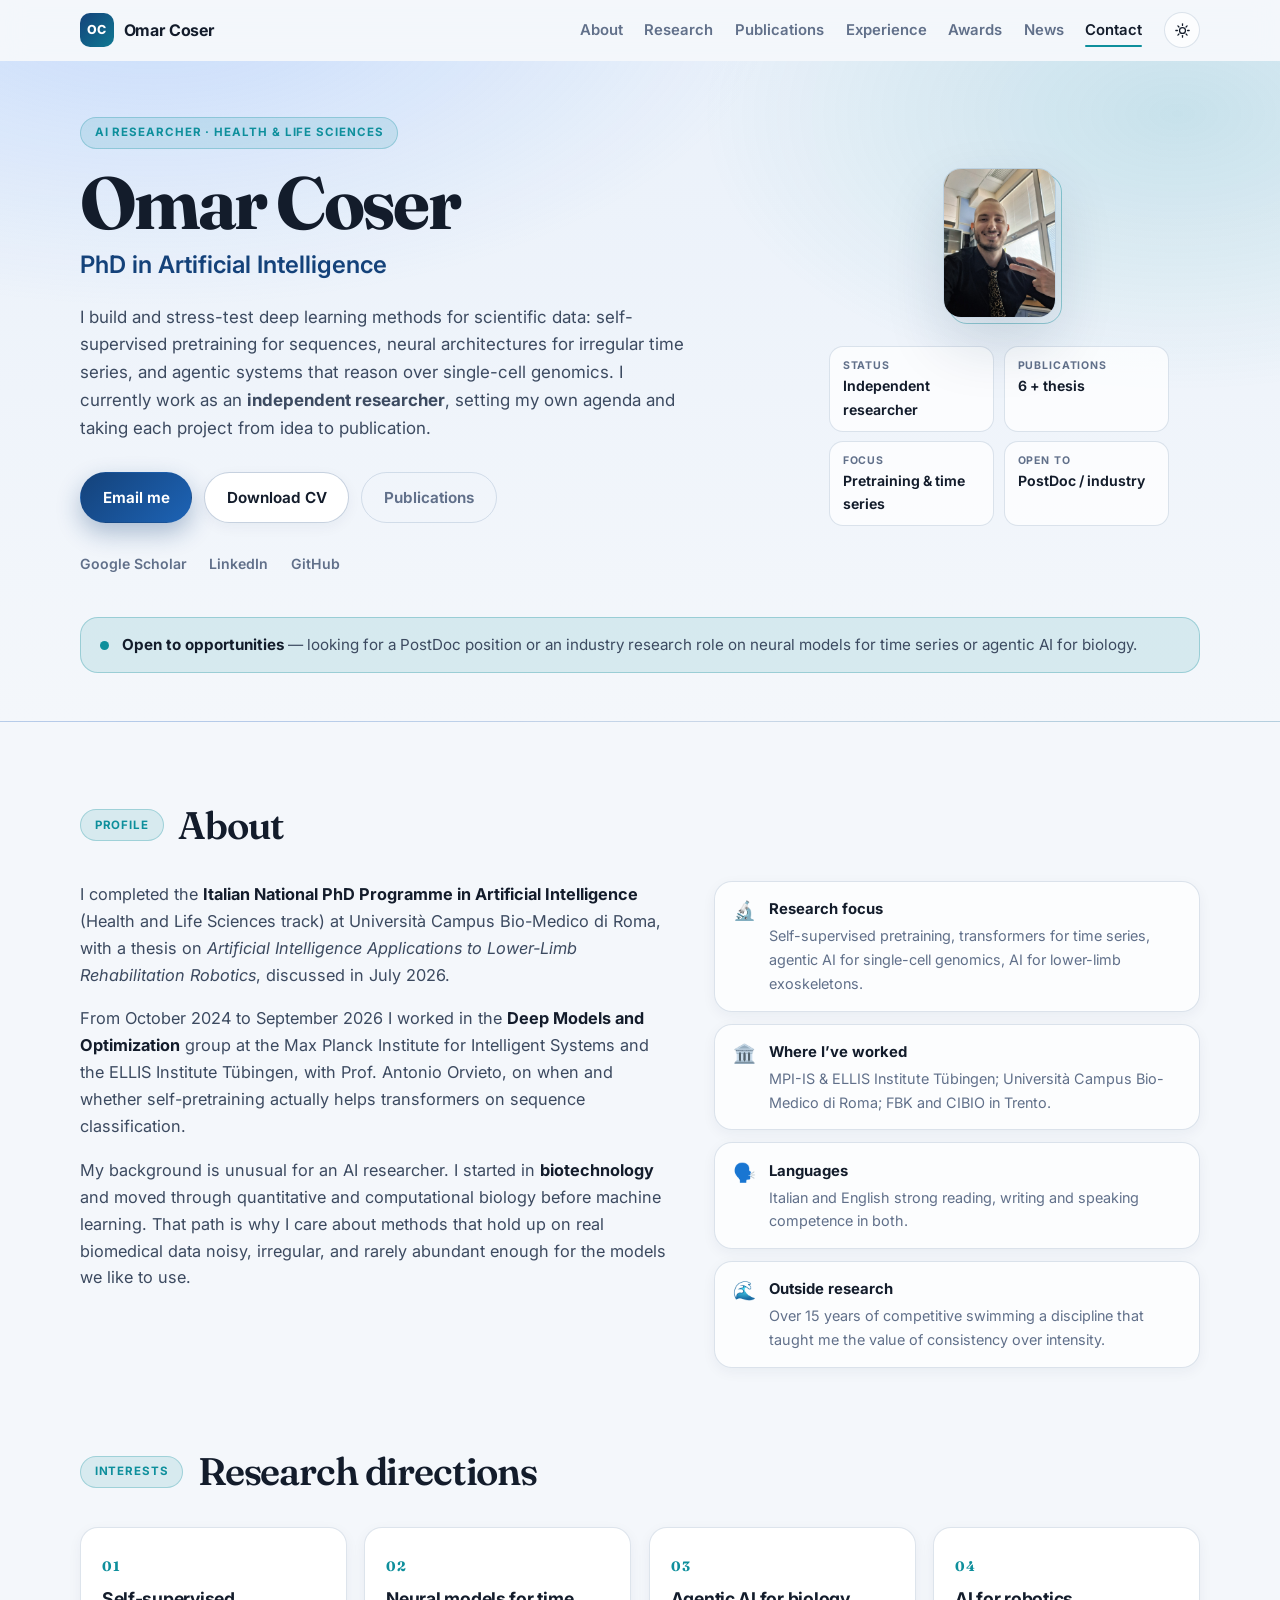
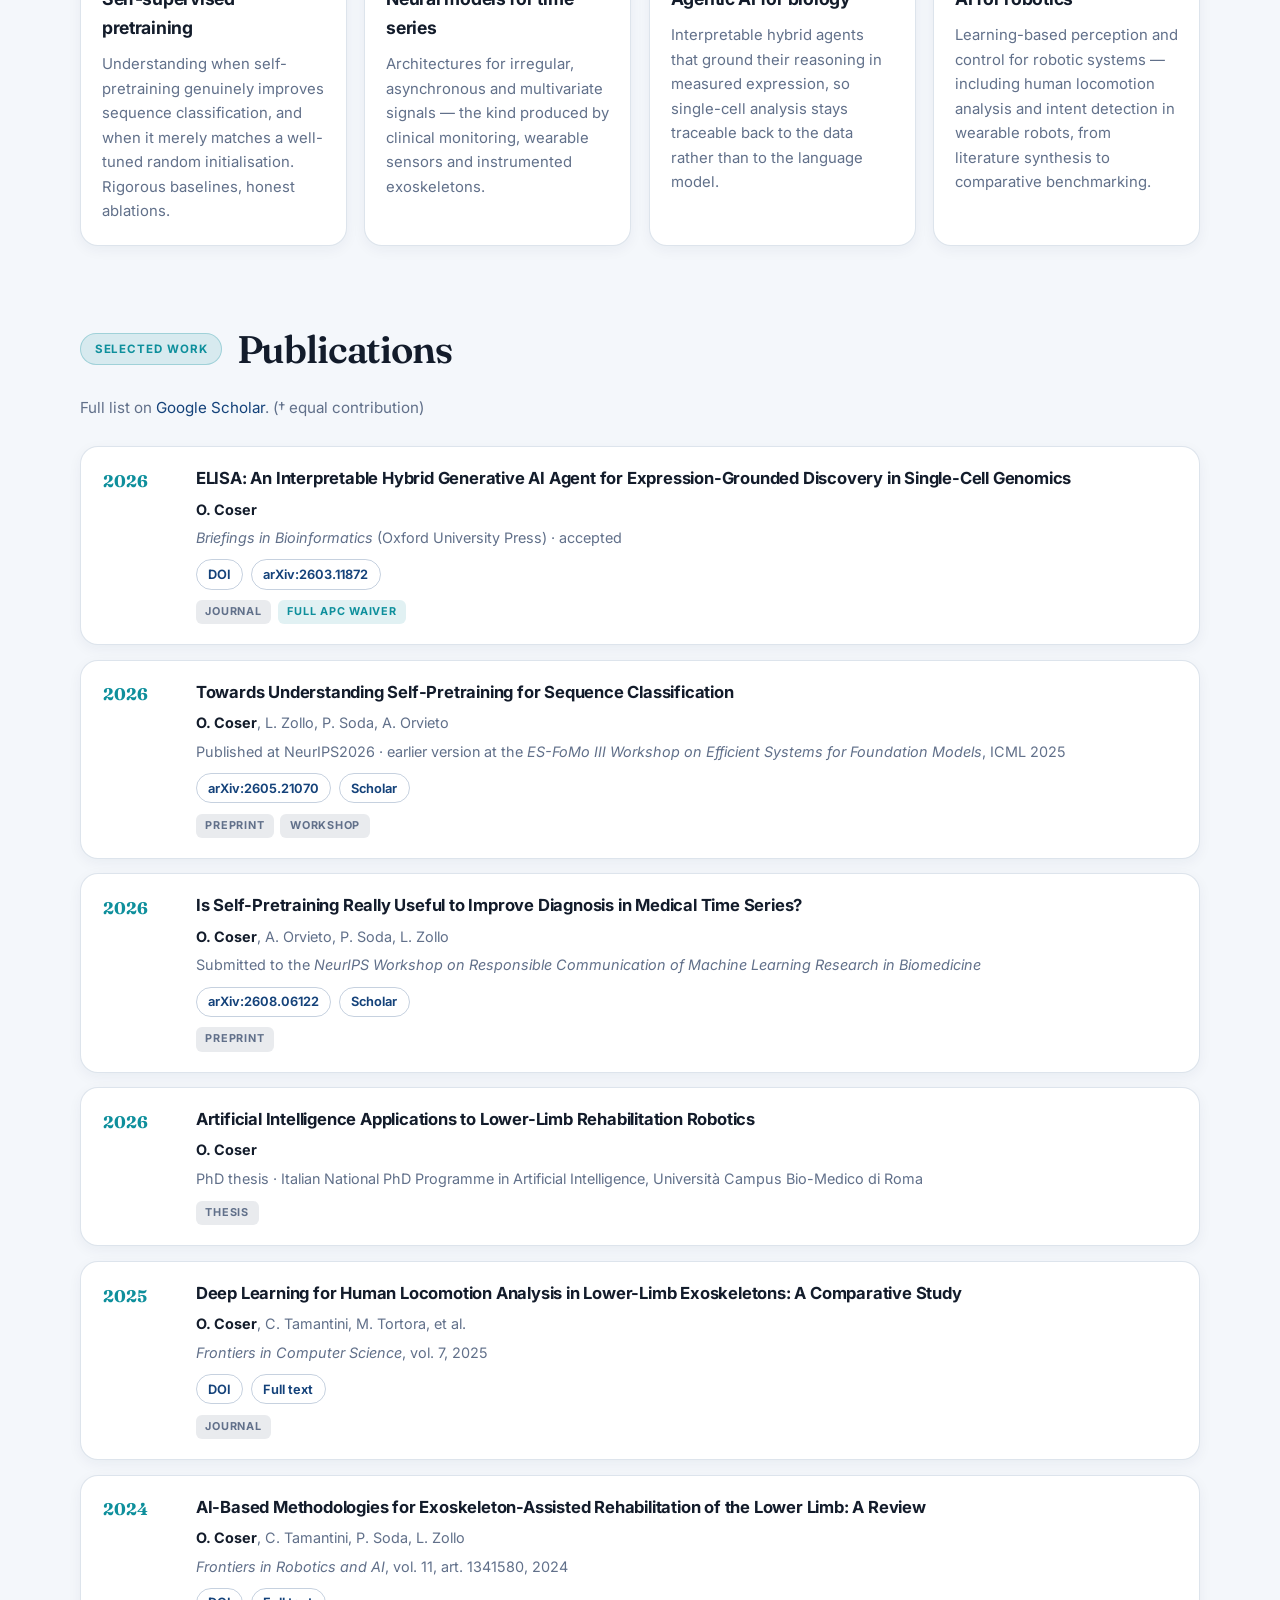
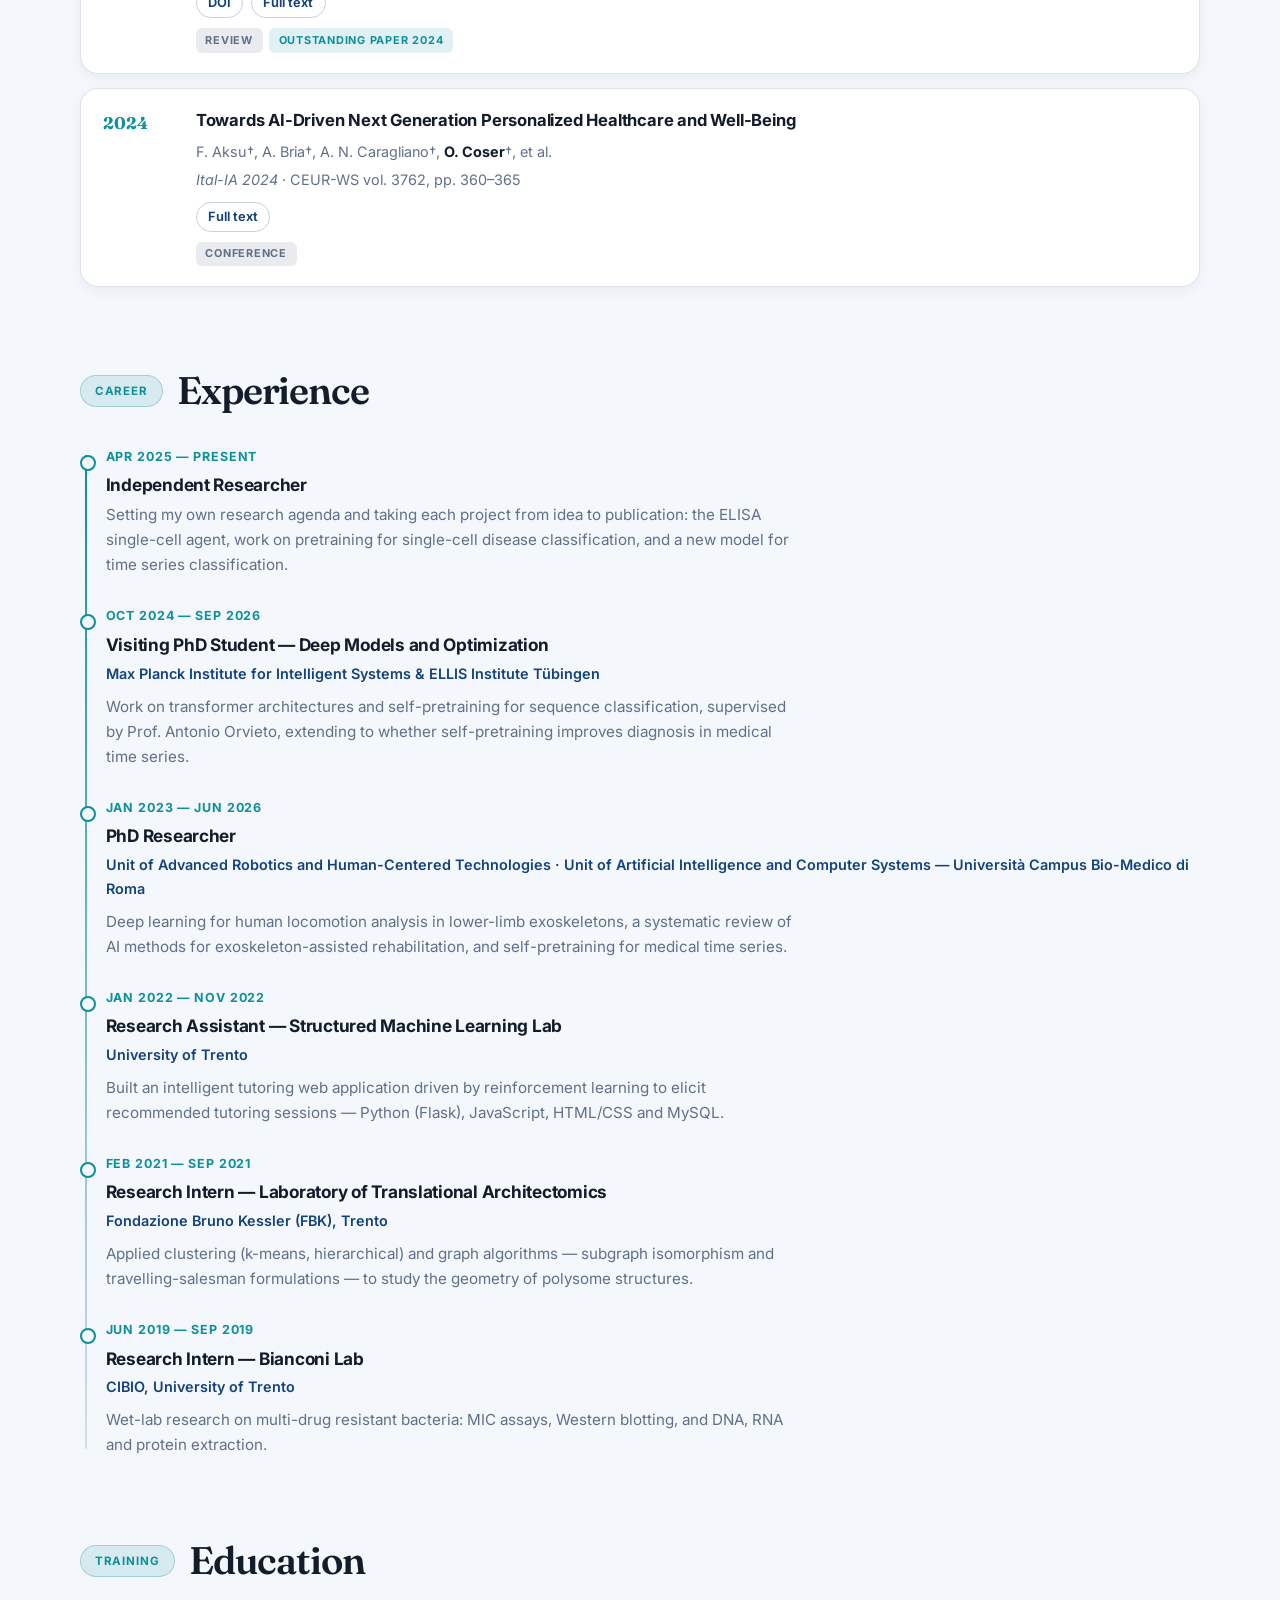
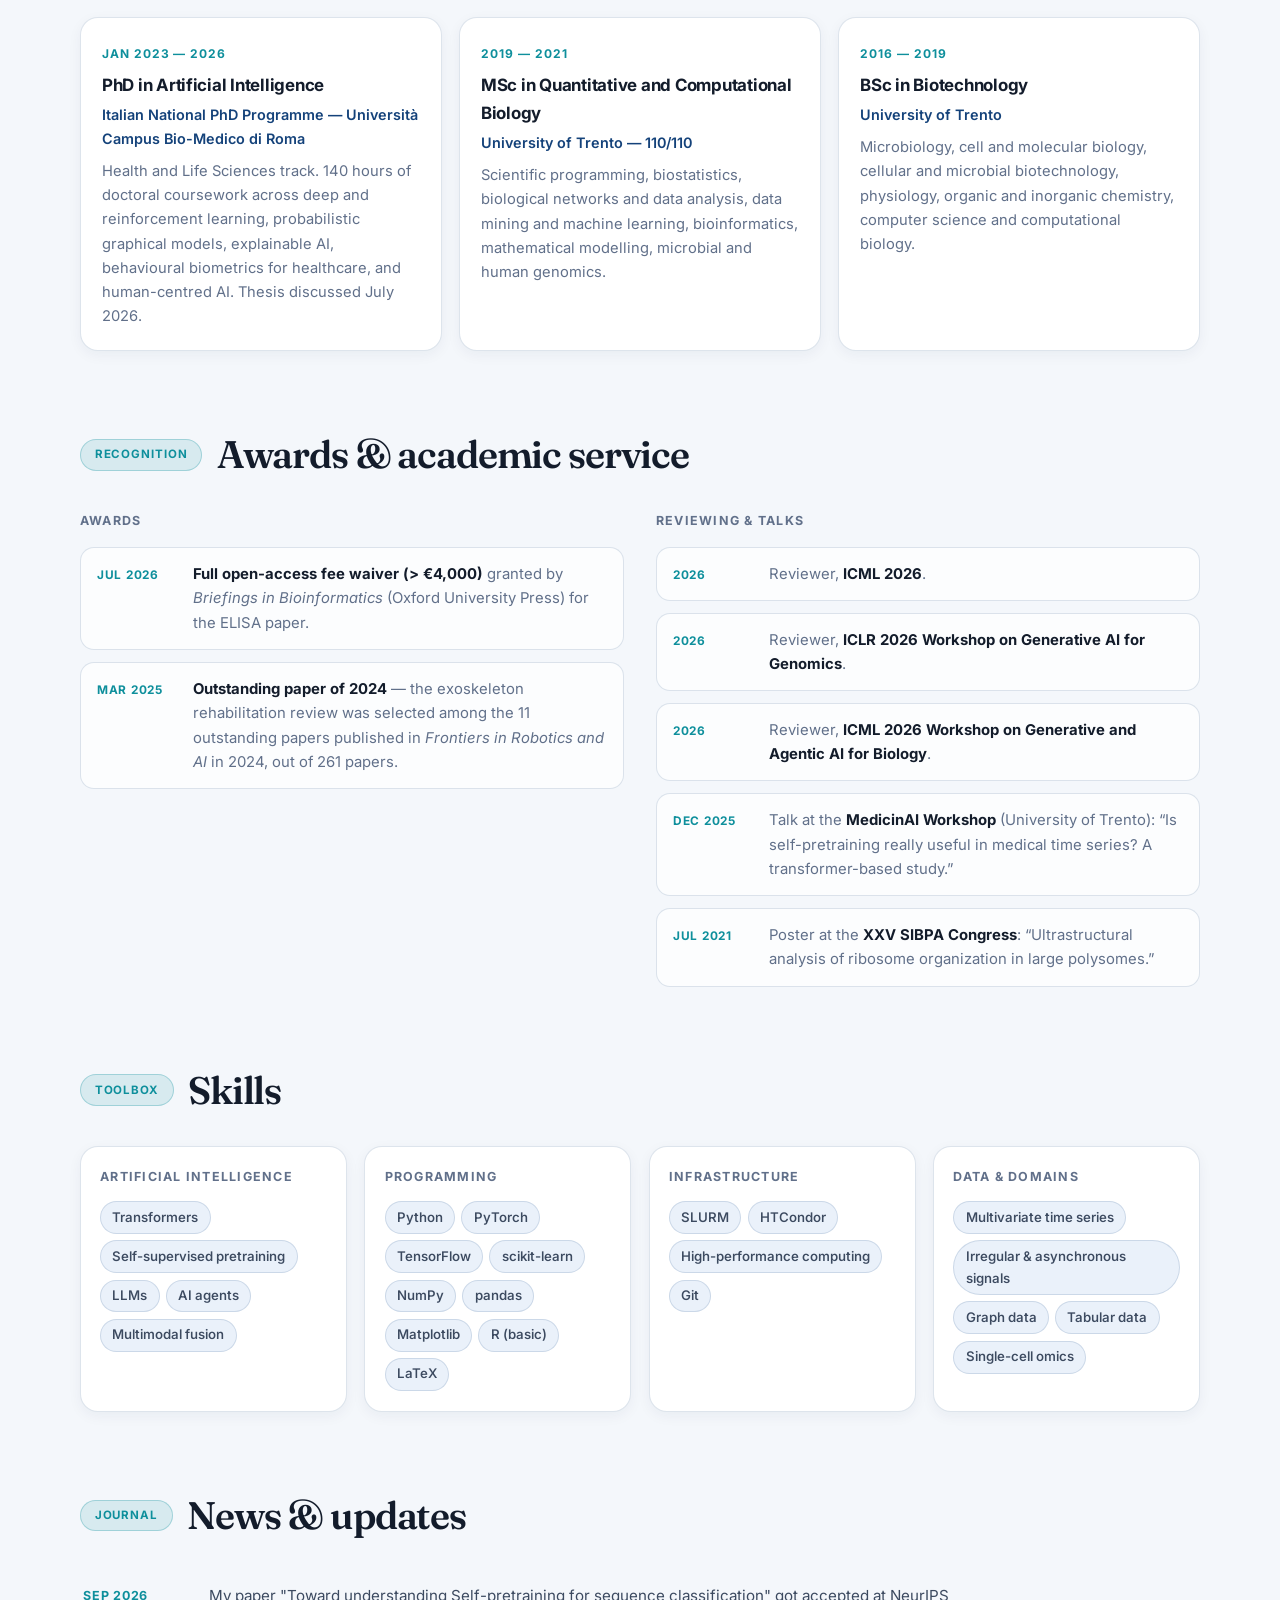
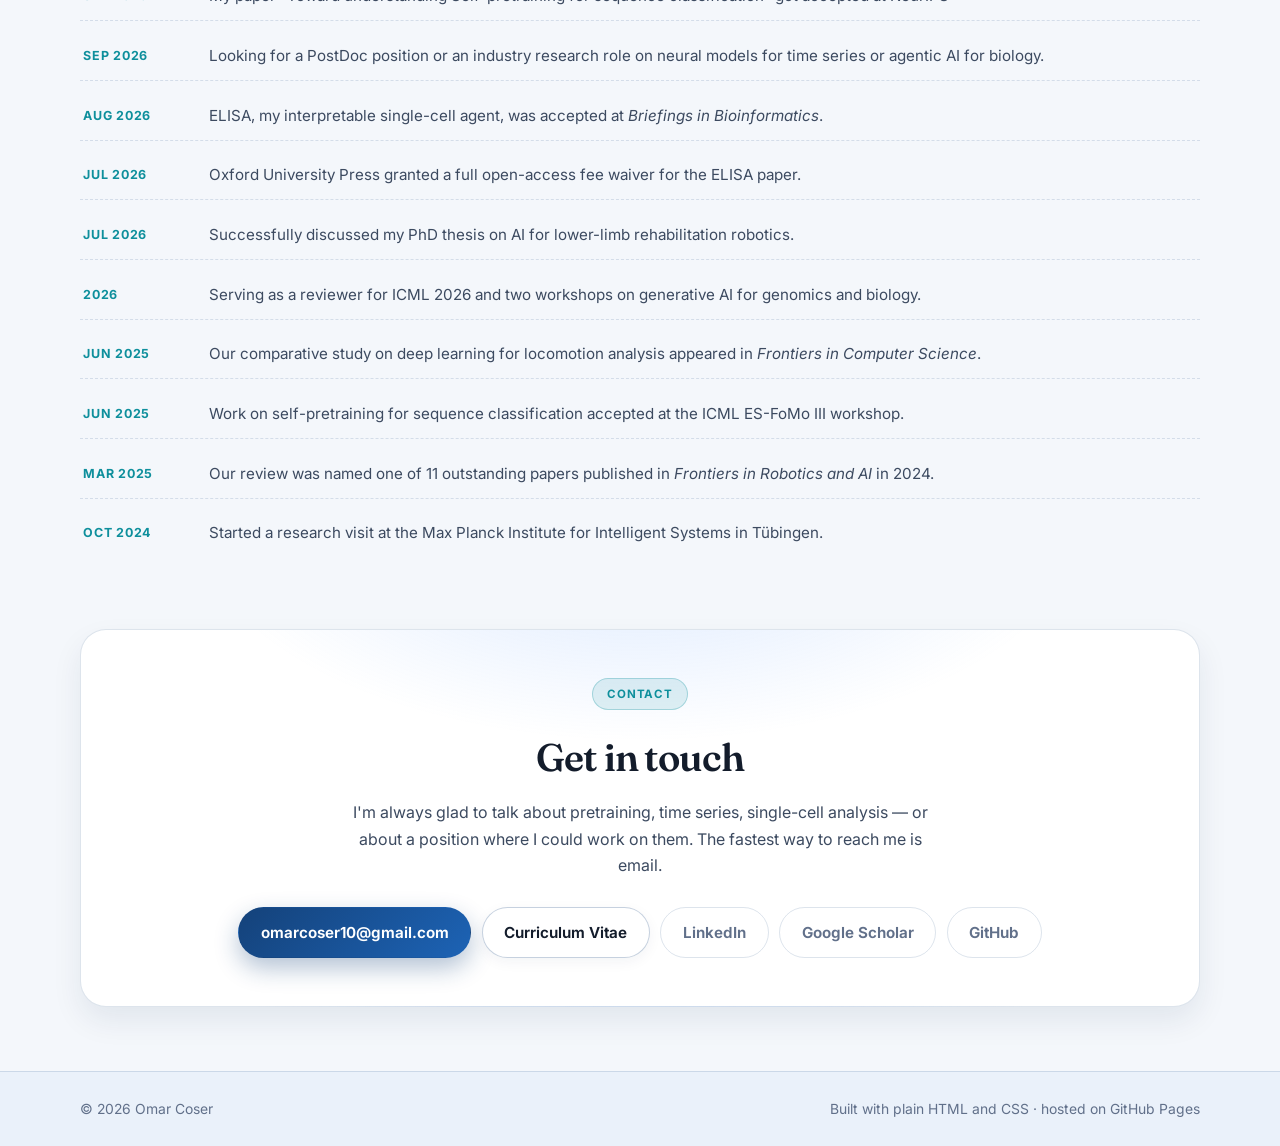
==== index.html @ ebd140c2 "Remove duplicate skills from index.html" ====
<!DOCTYPE html>
<html lang="en">
<head>
  <meta charset="UTF-8">
  <meta name="viewport" content="width=device-width, initial-scale=1.0">
  <meta name="description" content="Omar Coser — PhD in Artificial Intelligence (Health &amp; Life Sciences). Research on self-supervised pretraining, neural models for time series, and agentic AI for single-cell biology. Independent researcher based in Italy.">
  <meta name="author" content="Omar Coser">
  <meta name="keywords" content="Omar Coser, artificial intelligence, machine learning, self-pretraining, transformers, time series, single-cell genomics, exoskeletons, Max Planck Institute for Intelligent Systems, ELLIS Tübingen">
  <link rel="canonical" href="https://omaruno.github.io/">

  <meta property="og:type" content="profile">
  <meta property="og:title" content="Omar Coser | PhD in Artificial Intelligence">
  <meta property="og:description" content="AI researcher working on self-supervised pretraining, neural models for time series, and agentic AI for biology.">
  <meta property="og:url" content="https://omaruno.github.io/">
  <meta property="og:image" content="https://omaruno.github.io/assets/Omar2026.jpeg">
  <meta name="twitter:card" content="summary_large_image">

  <title>Omar Coser | PhD in Artificial Intelligence</title>

  <link rel="icon" href="data:image/svg+xml,<svg xmlns='http://www.w3.org/2000/svg' viewBox='0 0 100 100'><rect width='100' height='100' rx='22' fill='%23123d73'/><text y='.92em' x='50%25' text-anchor='middle' font-size='52' font-family='Segoe UI,sans-serif' font-weight='700' fill='white'>OC</text></svg>">
  <link rel="preconnect" href="https://fonts.googleapis.com">
  <link rel="preconnect" href="https://fonts.gstatic.com" crossorigin>
  <link href="https://fonts.googleapis.com/css2?family=Inter:wght@400;500;600;700;800&amp;family=Fraunces:opsz,wght@9..144,600;9..144,700&amp;display=swap" rel="stylesheet">
  <link rel="stylesheet" href="style.css">

  <script type="application/ld+json">
  {
    "@context": "https://schema.org",
    "@type": "Person",
    "name": "Omar Coser",
    "jobTitle": "PhD in Artificial Intelligence",
    "email": "mailto:omarcoser10@gmail.com",
    "image": "https://omaruno.github.io/assets/Omar2026.jpeg",
    "url": "https://omaruno.github.io/",
    "alumniOf": [
      { "@type": "Organization", "name": "Università Campus Bio-Medico di Roma" },
      { "@type": "Organization", "name": "University of Trento" },
      { "@type": "Organization", "name": "Max Planck Institute for Intelligent Systems" }
    ],
    "sameAs": [
      "https://scholar.google.com/citations?user=3qxAnicAAAAJ&hl=it",
      "https://www.linkedin.com/in/omar-coser-5b277311b/",
      "https://github.com/omaruno"
    ]
  }
  </script>

  <script>
    // Applied before first paint so the saved theme renders without a flash.
    (function () {
      try {
        var saved = localStorage.getItem("theme");
        if (saved === "dark" || saved === "light") {
          document.documentElement.setAttribute("data-theme", saved);
        }
      } catch (e) { /* storage unavailable — fall back to prefers-color-scheme */ }
    })();
  </script>
</head>
<body>
  <a class="skip-link" href="#main">Skip to content</a>

  <header class="site-header" id="top">
    <nav class="nav-bar" aria-label="Main navigation">
      <div class="container nav">
        <a class="brand" href="#top">
          <span class="brand-mark" aria-hidden="true">OC</span>
          <span class="brand-name">Omar Coser</span>
        </a>

        <button class="nav-toggle" type="button" aria-expanded="false" aria-controls="nav-links" aria-label="Open menu">
          <span class="bar"></span><span class="bar"></span><span class="bar"></span>
        </button>

        <div class="nav-links" id="nav-links">
          <a href="#about">About</a>
          <a href="#research">Research</a>
          <a href="#publications">Publications</a>
          <a href="#experience">Experience</a>
          <a href="#awards">Awards</a>
          <a href="#news">News</a>
          <a href="#contact">Contact</a>
          <button class="theme-toggle" type="button" id="theme-toggle" aria-label="Switch colour theme" title="Switch colour theme">
            <svg class="icon-sun" viewBox="0 0 24 24" aria-hidden="true"><circle cx="12" cy="12" r="4.2"/><g stroke-linecap="round"><path d="M12 2.6v2.2"/><path d="M12 19.2v2.2"/><path d="M2.6 12H4.8"/><path d="M19.2 12h2.2"/><path d="M5.5 5.5 7 7"/><path d="M17 17l1.5 1.5"/><path d="M18.5 5.5 17 7"/><path d="M7 17l-1.5 1.5"/></g></svg>
            <svg class="icon-moon" viewBox="0 0 24 24" aria-hidden="true"><path d="M20.5 14.3A8.5 8.5 0 0 1 9.7 3.5a8.5 8.5 0 1 0 10.8 10.8Z"/></svg>
          </button>
        </div>
      </div>
    </nav>

    <div class="hero-wrap">
      <div class="container hero">
        <div class="hero-copy">
          <span class="eyebrow">AI Researcher · Health &amp; Life Sciences</span>
          <h1>Omar Coser</h1>
          <p class="hero-role">PhD in Artificial Intelligence</p>
          <p class="hero-lede">
            I build and stress-test deep learning methods for scientific data: self-supervised pretraining for
            sequences, neural architectures for irregular time series, and agentic systems that reason over
            single-cell genomics. I currently work as an <strong>independent researcher</strong>, setting my own
            agenda and taking each project from idea to publication.
          </p>

          <div class="hero-actions">
            <a class="btn primary" href="mailto:omarcoser10@gmail.com">Email me</a>
            <a class="btn secondary" href="assets/Omar_Coser_CV.pdf" target="_blank" rel="noopener noreferrer">Download CV</a>
            <a class="btn ghost" href="#publications">Publications</a>
          </div>

          <ul class="social-row" aria-label="Profiles">
            <li><a href="https://scholar.google.com/citations?user=3qxAnicAAAAJ&amp;hl=it" target="_blank" rel="noopener noreferrer">Google Scholar</a></li>
            <li><a href="https://www.linkedin.com/in/omar-coser-5b277311b/" target="_blank" rel="noopener noreferrer">LinkedIn</a></li>
            <li><a href="https://github.com/omaruno" target="_blank" rel="noopener noreferrer">GitHub</a></li>
          </ul>
        </div>

        <div class="hero-visual">
          <figure class="portrait">
            <img src="assets/Omar2026.jpeg" alt="Portrait of Omar Coser" width="1278" height="1704">
          </figure>
          <ul class="mini-stats" aria-label="At a glance">
            <li><strong>Status</strong><span>Independent researcher</span></li>
            <li><strong>Publications</strong><span>6 + thesis</span></li>
            <li><strong>Focus</strong><span>Pretraining &amp; time series</span></li>
            <li><strong>Open to</strong><span>PostDoc / industry</span></li>
          </ul>
        </div>
      </div>

      <div class="container">
        <div class="availability" role="note">
          <span class="dot" aria-hidden="true"></span>
          <p><strong>Open to opportunities</strong> — looking for a PostDoc position or an industry research role on neural models for time series or agentic AI for biology.</p>
        </div>
      </div>
    </div>
  </header>

  <main id="main">
    <section id="about" class="section">
      <div class="section-heading">
        <span class="pill">Profile</span>
        <h2>About</h2>
      </div>

      <div class="about-grid">
        <div class="about-text">
          <p>
            I completed the <strong>Italian National PhD Programme in Artificial Intelligence</strong>
            (Health and Life Sciences track) at Università Campus Bio-Medico di Roma, with a thesis on
            <em>Artificial Intelligence Applications to Lower-Limb Rehabilitation Robotics</em>, discussed in
            July 2026.
          </p>
          <p>
            From October 2024 to September 2026 I worked in the <strong>Deep Models and Optimization</strong>
            group at the Max Planck Institute for Intelligent Systems and the ELLIS Institute Tübingen, with
            Prof. Antonio Orvieto, on when and whether self-pretraining actually helps transformers on
            sequence classification. 
          </p>
          <p>
            My background is unusual for an AI researcher. I started in <strong>biotechnology</strong> and moved
            through quantitative and computational biology before machine learning. That path is why I care
            about methods that hold up on real biomedical data noisy, irregular, and rarely abundant enough
            for the models we like to use.
          </p>
        </div>

        <ul class="about-facts">
          <li><span class="icon" aria-hidden="true">🔬</span><div><strong>Research focus</strong><p>Self-supervised pretraining, transformers for time series, agentic AI for single-cell genomics, AI for lower-limb exoskeletons.</p></div></li>
          <li><span class="icon" aria-hidden="true">🏛️</span><div><strong>Where I’ve worked</strong><p>MPI-IS &amp; ELLIS Institute Tübingen; Università Campus Bio-Medico di Roma; FBK and CIBIO in Trento.</p></div></li>
          <li><span class="icon" aria-hidden="true">🗣️</span><div><strong>Languages</strong><p>Italian and English strong reading, writing and speaking competence in both.</p></div></li>
          <li><span class="icon" aria-hidden="true">🌊</span><div><strong>Outside research</strong><p>Over 15 years of competitive swimming a discipline that taught me the value of consistency over intensity.</p></div></li>
        </ul>
      </div>
    </section>

    <section id="research" class="section">
      <div class="section-heading">
        <span class="pill">Interests</span>
        <h2>Research directions</h2>
      </div>

      <div class="card-grid">
        <article class="card">
          <span class="card-index" aria-hidden="true">01</span>
          <h3>Self-supervised pretraining</h3>
          <p>Understanding when self-pretraining genuinely improves sequence classification, and when it merely
             matches a well-tuned random initialisation. Rigorous baselines, honest ablations.</p>
        </article>
        <article class="card">
          <span class="card-index" aria-hidden="true">02</span>
          <h3>Neural models for time series</h3>
          <p>Architectures for irregular, asynchronous and multivariate signals — the kind produced by clinical
             monitoring, wearable sensors and instrumented exoskeletons.</p>
        </article>
        <article class="card">
          <span class="card-index" aria-hidden="true">03</span>
          <h3>Agentic AI for biology</h3>
          <p>Interpretable hybrid agents that ground their reasoning in measured expression, so single-cell
             analysis stays traceable back to the data rather than to the language model.</p>
        </article>
        <article class="card">
          <span class="card-index" aria-hidden="true">04</span>
          <h3>AI for robotics</h3>
          <p>Learning-based perception and control for robotic systems — including human locomotion analysis
             and intent detection in wearable robots, from literature synthesis to comparative benchmarking.</p>
        </article>
      </div>
    </section>

    <section id="publications" class="section">
      <div class="section-heading">
        <span class="pill">Selected work</span>
        <h2>Publications</h2>
      </div>
      <p class="section-intro">
        Full list on <a href="https://scholar.google.com/citations?user=3qxAnicAAAAJ&amp;hl=it" target="_blank" rel="noopener noreferrer">Google Scholar</a>.
        <span class="muted">(† equal contribution)</span>
      </p>

      <ol class="publication-list">
        <li class="publication">
          <div class="pub-year">2026</div>
          <div class="pub-body">
            <h3>ELISA: An Interpretable Hybrid Generative AI Agent for Expression-Grounded Discovery in Single-Cell Genomics</h3>
            <p class="authors"><span class="me">O. Coser</span></p>
            <p class="venue"><em>Briefings in Bioinformatics</em> (Oxford University Press) · accepted</p>
            <p class="links">
              <a href="https://doi.org/10.1093/bib/bbag501" target="_blank" rel="noopener noreferrer">DOI</a>
              <a href="https://arxiv.org/abs/2603.11872" target="_blank" rel="noopener noreferrer">arXiv:2603.11872</a>
            </p>
            <p class="tags"><span class="tag">Journal</span><span class="tag accent">Full APC waiver</span></p>
          </div>
        </li>

        <li class="publication">
          <div class="pub-year">2026</div>
          <div class="pub-body">
            <h3>Towards Understanding Self-Pretraining for Sequence Classification</h3>
            <p class="authors"><span class="me">O. Coser</span>, L. Zollo, P. Soda, A. Orvieto</p>
            <p class="venue">Published at NeurIPS2026 · earlier version at the <em>ES-FoMo III Workshop on Efficient Systems for Foundation Models</em>, ICML 2025</p>
            <p class="links">
              <a href="https://arxiv.org/abs/2605.21070" target="_blank" rel="noopener noreferrer">arXiv:2605.21070</a>
              <a href="https://scholar.google.com/citations?view_op=view_citation&amp;hl=it&amp;user=3qxAnicAAAAJ&amp;citation_for_view=3qxAnicAAAAJ:qjMakFHDy7sC" target="_blank" rel="noopener noreferrer">Scholar</a>
            </p>
            <p class="tags"><span class="tag">Preprint</span><span class="tag">Workshop</span></p>
          </div>
        </li>

        <li class="publication">
          <div class="pub-year">2026</div>
          <div class="pub-body">
            <h3>Is Self-Pretraining Really Useful to Improve Diagnosis in Medical Time Series?</h3>
            <p class="authors"><span class="me">O. Coser</span>, A. Orvieto, P. Soda, L. Zollo</p>
            <p class="venue">Submitted to the <em>NeurIPS Workshop on Responsible Communication of Machine Learning Research in Biomedicine</em></p>
            <p class="links">
              <a href="https://arxiv.org/abs/2608.06122" target="_blank" rel="noopener noreferrer">arXiv:2608.06122</a>
              <a href="https://scholar.google.com/citations?view_op=view_citation&amp;hl=it&amp;user=3qxAnicAAAAJ&amp;citation_for_view=3qxAnicAAAAJ:ufrVoPGSRksC" target="_blank" rel="noopener noreferrer">Scholar</a>
            </p>
            <p class="tags"><span class="tag">Preprint</span></p>
          </div>
        </li>

        <li class="publication">
          <div class="pub-year">2026</div>
          <div class="pub-body">
            <h3>Artificial Intelligence Applications to Lower-Limb Rehabilitation Robotics</h3>
            <p class="authors"><span class="me">O. Coser</span></p>
            <p class="venue">PhD thesis · Italian National PhD Programme in Artificial Intelligence, Università Campus Bio-Medico di Roma</p>
            <p class="tags"><span class="tag">Thesis</span></p>
          </div>
        </li>

        <li class="publication">
          <div class="pub-year">2025</div>
          <div class="pub-body">
            <h3>Deep Learning for Human Locomotion Analysis in Lower-Limb Exoskeletons: A Comparative Study</h3>
            <p class="authors"><span class="me">O. Coser</span>, C. Tamantini, M. Tortora, et al.</p>
            <p class="venue"><em>Frontiers in Computer Science</em>, vol. 7, 2025</p>
            <p class="links">
              <a href="https://doi.org/10.3389/fcomp.2025.1597143" target="_blank" rel="noopener noreferrer">DOI</a>
              <a href="https://www.frontiersin.org/journals/computer-science/articles/10.3389/fcomp.2025.1597143/full" target="_blank" rel="noopener noreferrer">Full text</a>
            </p>
            <p class="tags"><span class="tag">Journal</span></p>
          </div>
        </li>

        <li class="publication">
          <div class="pub-year">2024</div>
          <div class="pub-body">
            <h3>AI-Based Methodologies for Exoskeleton-Assisted Rehabilitation of the Lower Limb: A Review</h3>
            <p class="authors"><span class="me">O. Coser</span>, C. Tamantini, P. Soda, L. Zollo</p>
            <p class="venue"><em>Frontiers in Robotics and AI</em>, vol. 11, art. 1341580, 2024</p>
            <p class="links">
              <a href="https://doi.org/10.3389/frobt.2024.1341580" target="_blank" rel="noopener noreferrer">DOI</a>
              <a href="https://www.frontiersin.org/journals/robotics-and-ai/articles/10.3389/frobt.2024.1341580/full" target="_blank" rel="noopener noreferrer">Full text</a>
            </p>
            <p class="tags"><span class="tag">Review</span><span class="tag accent">Outstanding paper 2024</span></p>
          </div>
        </li>

        <li class="publication">
          <div class="pub-year">2024</div>
          <div class="pub-body">
            <h3>Towards AI-Driven Next Generation Personalized Healthcare and Well-Being</h3>
            <p class="authors">F. Aksu†, A. Bria†, A. N. Caragliano†, <span class="me">O. Coser</span>†, et al.</p>
            <p class="venue"><em>Ital-IA 2024</em> · CEUR-WS vol. 3762, pp. 360–365</p>
            <p class="links">
              <a href="https://www.diva-portal.org/smash/record.jsf?pid=diva2%3A1908615&amp;dswid=-8977" target="_blank" rel="noopener noreferrer">Full text</a>
            </p>
            <p class="tags"><span class="tag">Conference</span></p>
          </div>
        </li>
      </ol>
    </section>

    <section id="experience" class="section">
      <div class="section-heading">
        <span class="pill">Career</span>
        <h2>Experience</h2>
      </div>

      <ol class="timeline">
        <li>
          <div class="tl-date">Apr 2025 — Present</div>
          <div class="tl-body">
            <h3>Independent Researcher</h3>
            <p>Setting my own research agenda and taking each project from idea to publication: the ELISA
               single-cell agent, work on pretraining for single-cell disease classification, and a new model
               for time series classification.</p>
          </div>
        </li>
        <li>
          <div class="tl-date">Oct 2024 — Sep 2026</div>
          <div class="tl-body">
            <h3>Visiting PhD Student — Deep Models and Optimization</h3>
            <p class="org">Max Planck Institute for Intelligent Systems &amp; ELLIS Institute Tübingen</p>
            <p>Work on transformer architectures and self-pretraining for sequence classification, supervised by
               Prof. Antonio Orvieto, extending to whether self-pretraining improves diagnosis in medical time
               series.</p>
          </div>
        </li>
        <li>
          <div class="tl-date">Jan 2023 — Jun 2026</div>
          <div class="tl-body">
            <h3>PhD Researcher</h3>
            <p class="org">Unit of Advanced Robotics and Human-Centered Technologies · Unit of Artificial Intelligence and Computer Systems — Università Campus Bio-Medico di Roma</p>
            <p>Deep learning for human locomotion analysis in lower-limb exoskeletons, a systematic review of AI
               methods for exoskeleton-assisted rehabilitation, and self-pretraining for medical time series.</p>
          </div>
        </li>
        <li>
          <div class="tl-date">Jan 2022 — Nov 2022</div>
          <div class="tl-body">
            <h3>Research Assistant — Structured Machine Learning Lab</h3>
            <p class="org">University of Trento</p>
            <p>Built an intelligent tutoring web application driven by reinforcement learning to elicit
               recommended tutoring sessions — Python (Flask), JavaScript, HTML/CSS and MySQL.</p>
          </div>
        </li>
        <li>
          <div class="tl-date">Feb 2021 — Sep 2021</div>
          <div class="tl-body">
            <h3>Research Intern — Laboratory of Translational Architectomics</h3>
            <p class="org">Fondazione Bruno Kessler (FBK), Trento</p>
            <p>Applied clustering (k-means, hierarchical) and graph algorithms — subgraph isomorphism and
               travelling-salesman formulations — to study the geometry of polysome structures.</p>
          </div>
        </li>
        <li>
          <div class="tl-date">Jun 2019 — Sep 2019</div>
          <div class="tl-body">
            <h3>Research Intern — Bianconi Lab</h3>
            <p class="org">CIBIO, University of Trento</p>
            <p>Wet-lab research on multi-drug resistant bacteria: MIC assays, Western blotting, and DNA, RNA and
               protein extraction.</p>
          </div>
        </li>
      </ol>
    </section>

    <section id="education" class="section">
      <div class="section-heading">
        <span class="pill">Training</span>
        <h2>Education</h2>
      </div>

      <div class="edu-grid">
        <article class="edu-card">
          <span class="edu-date">Jan 2023 — 2026</span>
          <h3>PhD in Artificial Intelligence</h3>
          <p class="org">Italian National PhD Programme — Università Campus Bio-Medico di Roma</p>
          <p>Health and Life Sciences track. 140 hours of doctoral coursework across deep and reinforcement
             learning, probabilistic graphical models, explainable AI, behavioural biometrics for healthcare,
             and human-centred AI. Thesis discussed July 2026.</p>
        </article>
        <article class="edu-card">
          <span class="edu-date">2019 — 2021</span>
          <h3>MSc in Quantitative and Computational Biology</h3>
          <p class="org">University of Trento — 110/110</p>
          <p>Scientific programming, biostatistics, biological networks and data analysis, data mining and
             machine learning, bioinformatics, mathematical modelling, microbial and human genomics.</p>
        </article>
        <article class="edu-card">
          <span class="edu-date">2016 — 2019</span>
          <h3>BSc in Biotechnology</h3>
          <p class="org">University of Trento</p>
          <p>Microbiology, cell and molecular biology, cellular and microbial biotechnology, physiology,
             organic and inorganic chemistry, computer science and computational biology.</p>
        </article>
      </div>
    </section>

    <section id="awards" class="section">
      <div class="section-heading">
        <span class="pill">Recognition</span>
        <h2>Awards &amp; academic service</h2>
      </div>

      <div class="two-col">
        <div>
          <h3 class="sub">Awards</h3>
          <ul class="plain-list">
            <li>
              <span class="when">Jul 2026</span>
              <p><strong>Full open-access fee waiver (&gt; €4,000)</strong> granted by <em>Briefings in Bioinformatics</em>
                 (Oxford University Press) for the ELISA paper.</p>
            </li>
            <li>
              <span class="when">Mar 2025</span>
              <p><strong>Outstanding paper of 2024</strong> — the exoskeleton rehabilitation review was selected
                 among the 11 outstanding papers published in <em>Frontiers in Robotics and AI</em> in 2024,
                 out of 261 papers.</p>
            </li>
          </ul>
        </div>

        <div>
          <h3 class="sub">Reviewing &amp; talks</h3>
          <ul class="plain-list">
            <li><span class="when">2026</span><p>Reviewer, <strong>ICML 2026</strong>.</p></li>
            <li><span class="when">2026</span><p>Reviewer, <strong>ICLR 2026 Workshop on Generative AI for Genomics</strong>.</p></li>
            <li><span class="when">2026</span><p>Reviewer, <strong>ICML 2026 Workshop on Generative and Agentic AI for Biology</strong>.</p></li>
            <li><span class="when">Dec 2025</span><p>Talk at the <strong>MedicinAI Workshop</strong> (University of Trento): “Is self-pretraining really useful in medical time series? A transformer-based study.”</p></li>
            <li><span class="when">Jul 2021</span><p>Poster at the <strong>XXV SIBPA Congress</strong>: “Ultrastructural analysis of ribosome organization in large polysomes.”</p></li>
          </ul>
        </div>
      </div>
    </section>

    <section id="skills" class="section">
      <div class="section-heading">
        <span class="pill">Toolbox</span>
        <h2>Skills</h2>
      </div>

      <div class="skills-grid">
        <article class="skill-block">
          <h3>Artificial intelligence</h3>
          <ul class="chips">
            <li>Transformers</li><li>Self-supervised pretraining</li><li>LLMs</li><li>AI agents</li>
            <li>Multimodal fusion</li>
          </ul>
        </article>
        <article class="skill-block">
          <h3>Programming</h3>
          <ul class="chips">
            <li>Python</li><li>PyTorch</li><li>TensorFlow</li><li>scikit-learn</li><li>NumPy</li>
            <li>pandas</li><li>Matplotlib</li><li>R (basic)</li><li>LaTeX</li>
          </ul>
        </article>
        <article class="skill-block">
          <h3>Infrastructure</h3>
          <ul class="chips">
            <li>SLURM</li><li>HTCondor</li><li>High-performance computing</li><li>Git</li>
          </ul>
        </article>
        <article class="skill-block">
          <h3>Data &amp; domains</h3>
          <ul class="chips">
            <li>Multivariate time series</li><li>Irregular &amp; asynchronous signals</li><li>Graph data</li>
            <li>Tabular data</li><li>Single-cell omics</li>
          </ul>
        </article>
      </div>
    </section>

    <section id="news" class="section">
      <div class="section-heading">
        <span class="pill">Journal</span>
        <h2>News &amp; updates</h2>
      </div>

      <ul class="news-list">
        <li><span>Sep 2026</span><p>My paper "Toward understanding Self-pretraining for sequence classification" got accepted at NeurIPS</p></li>
        <li><span>Sep 2026</span><p>Looking for a PostDoc position or an industry research role on neural models for time series or agentic AI for biology.</p></li>
        <li><span>Aug 2026</span><p>ELISA, my interpretable single-cell agent, was accepted at <em>Briefings in Bioinformatics</em>.</p></li>
        <li><span>Jul 2026</span><p>Oxford University Press granted a full open-access fee waiver for the ELISA paper.</p></li>
        <li><span>Jul 2026</span><p>Successfully discussed my PhD thesis on AI for lower-limb rehabilitation robotics.</p></li>
        <li><span>2026</span><p>Serving as a reviewer for ICML 2026 and two workshops on generative AI for genomics and biology.</p></li>
        <li><span>Jun 2025</span><p>Our comparative study on deep learning for locomotion analysis appeared in <em>Frontiers in Computer Science</em>.</p></li>
        <li><span>Jun 2025</span><p>Work on self-pretraining for sequence classification accepted at the ICML ES-FoMo III workshop.</p></li>
        <li><span>Mar 2025</span><p>Our review was named one of 11 outstanding papers published in <em>Frontiers in Robotics and AI</em> in 2024.</p></li>
        <li><span>Oct 2024</span><p>Started a research visit at the Max Planck Institute for Intelligent Systems in Tübingen.</p></li>
      </ul>
    </section>

    <section id="contact" class="section contact">
      <div class="contact-panel">
        <span class="pill">Contact</span>
        <h2>Get in touch</h2>
        <p>
          I'm always glad to talk about pretraining, time series, single-cell analysis — or about a position
          where I could work on them. The fastest way to reach me is email.
        </p>

        <div class="buttons">
          <a href="mailto:omarcoser10@gmail.com" class="btn primary">omarcoser10@gmail.com</a>
          <a href="assets/Omar_Coser_CV.pdf" class="btn secondary" target="_blank" rel="noopener noreferrer">Curriculum Vitae</a>
          <a href="https://www.linkedin.com/in/omar-coser-5b277311b/" class="btn ghost" target="_blank" rel="noopener noreferrer">LinkedIn</a>
          <a href="https://scholar.google.com/citations?user=3qxAnicAAAAJ&amp;hl=it" class="btn ghost" target="_blank" rel="noopener noreferrer">Google Scholar</a>
          <a href="https://github.com/omaruno" class="btn ghost" target="_blank" rel="noopener noreferrer">GitHub</a>
        </div>
      </div>
    </section>
  </main>

  <footer>
    <div class="container footer-inner">
      <p>© <span id="year">2026</span> Omar Coser</p>
      <p class="muted">Built with plain HTML and CSS · hosted on GitHub Pages</p>
    </div>
  </footer>

  <script src="script.js"></script>
</body>
</html>
---- style.css ----
/* ---------------------------------------------------------------------------
   Omar Coser — personal site
   Palette is defined once on :root, then re-declared for dark mode so the
   explicit toggle and the system preference both work.
   --------------------------------------------------------------------------- */

:root {
  color-scheme: light;

  --bg: #f4f7fb;
  --bg-alt: #eaf1fa;
  --panel: #ffffff;
  --panel-soft: rgba(255, 255, 255, 0.72);
  --text: #131c2b;
  --text-soft: #3c4a60;
  --muted: #61708a;
  --primary: #14427a;
  --primary-bright: #1d63b5;
  --accent: #0e8f9c;
  --accent-soft: rgba(14, 143, 156, 0.12);
  --border: rgba(20, 66, 122, 0.14);
  --border-strong: rgba(20, 66, 122, 0.24);
  --shadow-sm: 0 4px 14px rgba(17, 40, 78, 0.05);
  --shadow-md: 0 14px 30px rgba(17, 40, 78, 0.08);
  --shadow-lg: 0 26px 60px rgba(17, 40, 78, 0.14);
  --hero-glow-a: rgba(93, 155, 255, 0.24);
  --hero-glow-b: rgba(14, 143, 156, 0.16);

  --font-sans: "Inter", "Segoe UI", -apple-system, BlinkMacSystemFont, Roboto, Helvetica, Arial, sans-serif;
  --font-display: "Fraunces", Georgia, "Times New Roman", serif;
  --radius: 18px;
  --radius-lg: 26px;
  --maxw: 1120px;
}

@media (prefers-color-scheme: dark) {
  :root:not([data-theme="light"]) {
    color-scheme: dark;

    --bg: #0b1220;
    --bg-alt: #0f1828;
    --panel: #131d2e;
    --panel-soft: rgba(19, 29, 46, 0.72);
    --text: #eaf0f9;
    --text-soft: #c2cede;
    --muted: #93a3bb;
    --primary: #7fb4f5;
    --primary-bright: #9cc7fd;
    --accent: #4fd0dc;
    --accent-soft: rgba(79, 208, 220, 0.14);
    --border: rgba(154, 186, 227, 0.16);
    --border-strong: rgba(154, 186, 227, 0.3);
    --shadow-sm: 0 4px 14px rgba(0, 0, 0, 0.3);
    --shadow-md: 0 14px 30px rgba(0, 0, 0, 0.38);
    --shadow-lg: 0 26px 60px rgba(0, 0, 0, 0.5);
    --hero-glow-a: rgba(58, 106, 184, 0.3);
    --hero-glow-b: rgba(16, 122, 133, 0.24);
  }
}

:root[data-theme="dark"] {
  color-scheme: dark;

  --bg: #0b1220;
  --bg-alt: #0f1828;
  --panel: #131d2e;
  --panel-soft: rgba(19, 29, 46, 0.72);
  --text: #eaf0f9;
  --text-soft: #c2cede;
  --muted: #93a3bb;
  --primary: #7fb4f5;
  --primary-bright: #9cc7fd;
  --accent: #4fd0dc;
  --accent-soft: rgba(79, 208, 220, 0.14);
  --border: rgba(154, 186, 227, 0.16);
  --border-strong: rgba(154, 186, 227, 0.3);
  --shadow-sm: 0 4px 14px rgba(0, 0, 0, 0.3);
  --shadow-md: 0 14px 30px rgba(0, 0, 0, 0.38);
  --shadow-lg: 0 26px 60px rgba(0, 0, 0, 0.5);
  --hero-glow-a: rgba(58, 106, 184, 0.3);
  --hero-glow-b: rgba(16, 122, 133, 0.24);
}

* { box-sizing: border-box; }

html {
  scroll-behavior: smooth;
  scroll-padding-top: 88px;
}

body {
  margin: 0;
  font-family: var(--font-sans);
  font-size: 16px;
  line-height: 1.65;
  background: var(--bg);
  color: var(--text);
  -webkit-font-smoothing: antialiased;
}

img { max-width: 100%; display: block; }

a {
  color: var(--primary);
  text-decoration: none;
  transition: color 0.18s ease;
}

a:hover { color: var(--primary-bright); }

:focus-visible {
  outline: 2px solid var(--accent);
  outline-offset: 3px;
  border-radius: 6px;
}

.container {
  width: min(var(--maxw), calc(100% - 2.5rem));
  margin-inline: auto;
}

.muted { color: var(--muted); }

.skip-link {
  position: absolute;
  left: -9999px;
  top: 0;
  z-index: 100;
  background: var(--primary);
  color: #fff;
  padding: 0.7rem 1.1rem;
  border-radius: 0 0 12px 0;
  font-weight: 600;
}

.skip-link:focus {
  left: 0;
  color: #fff;
}

/* ----------------------------------------------------------- navigation --- */

.nav-bar {
  position: sticky;
  top: 0;
  z-index: 50;
  background: color-mix(in srgb, var(--bg) 86%, transparent);
  backdrop-filter: saturate(160%) blur(12px);
  border-bottom: 1px solid transparent;
  transition: border-color 0.2s ease, box-shadow 0.2s ease;
}

.nav-bar.is-stuck {
  border-bottom-color: var(--border);
  box-shadow: var(--shadow-sm);
}

.nav {
  display: flex;
  align-items: center;
  justify-content: space-between;
  gap: 1rem;
  padding: 0.75rem 0;
}

.brand {
  display: inline-flex;
  align-items: center;
  gap: 0.6rem;
  font-weight: 700;
  color: var(--text);
  letter-spacing: -0.01em;
}

.brand-mark {
  display: grid;
  place-items: center;
  width: 34px;
  height: 34px;
  border-radius: 10px;
  background: linear-gradient(135deg, var(--primary) 0%, var(--accent) 140%);
  color: #fff;
  font-size: 0.78rem;
  font-weight: 800;
  letter-spacing: 0.02em;
}

:root[data-theme="dark"] .brand-mark,
.brand-mark { color: #fff; }

.nav-links {
  display: flex;
  align-items: center;
  gap: 1.35rem;
}

.nav-links > a {
  position: relative;
  color: var(--muted);
  font-size: 0.93rem;
  font-weight: 600;
  padding: 0.2rem 0;
}

.nav-links > a::after {
  content: "";
  position: absolute;
  left: 0;
  right: 100%;
  bottom: -2px;
  height: 2px;
  border-radius: 2px;
  background: var(--accent);
  transition: right 0.22s ease;
}

.nav-links > a:hover,
.nav-links > a.active { color: var(--text); }

.nav-links > a:hover::after,
.nav-links > a.active::after { right: 0; }

.theme-toggle {
  display: grid;
  place-items: center;
  width: 36px;
  height: 36px;
  border-radius: 50%;
  border: 1px solid var(--border);
  background: var(--panel-soft);
  color: var(--text);
  cursor: pointer;
  transition: border-color 0.18s ease, transform 0.18s ease;
}

.theme-toggle:hover {
  border-color: var(--border-strong);
  transform: rotate(-12deg);
}

.theme-toggle svg {
  width: 17px;
  height: 17px;
  fill: none;
  stroke: currentColor;
  stroke-width: 1.8;
}

.theme-toggle .icon-moon { display: none; }

:root[data-theme="dark"] .theme-toggle .icon-sun { display: none; }
:root[data-theme="dark"] .theme-toggle .icon-moon { display: block; }

@media (prefers-color-scheme: dark) {
  :root:not([data-theme="light"]) .theme-toggle .icon-sun { display: none; }
  :root:not([data-theme="light"]) .theme-toggle .icon-moon { display: block; }
}

.nav-toggle {
  display: none;
  flex-direction: column;
  justify-content: center;
  gap: 5px;
  width: 42px;
  height: 38px;
  padding: 0 9px;
  border: 1px solid var(--border);
  border-radius: 11px;
  background: var(--panel-soft);
  cursor: pointer;
}

.nav-toggle .bar {
  display: block;
  height: 2px;
  border-radius: 2px;
  background: var(--text);
  transition: transform 0.22s ease, opacity 0.18s ease;
}

.nav-toggle[aria-expanded="true"] .bar:nth-child(1) { transform: translateY(7px) rotate(45deg); }
.nav-toggle[aria-expanded="true"] .bar:nth-child(2) { opacity: 0; }
.nav-toggle[aria-expanded="true"] .bar:nth-child(3) { transform: translateY(-7px) rotate(-45deg); }

/* ----------------------------------------------------------------- hero --- */

.hero-wrap {
  position: relative;
  overflow: hidden;
  padding-bottom: 3rem;
  background:
    radial-gradient(60rem 30rem at 12% -10%, var(--hero-glow-a), transparent 65%),
    radial-gradient(48rem 28rem at 92% 8%, var(--hero-glow-b), transparent 62%),
    linear-gradient(180deg, var(--bg-alt) 0%, var(--bg) 100%);
  border-bottom: 1px solid var(--border);
}

.hero {
  display: grid;
  grid-template-columns: minmax(0, 1.25fr) minmax(0, 0.75fr);
  align-items: center;
  gap: 3rem;
  padding: 3.5rem 0 2.5rem;
}

.eyebrow,
.pill {
  display: inline-flex;
  align-items: center;
  border-radius: 999px;
  padding: 0.34rem 0.85rem;
  font-size: 0.72rem;
  font-weight: 700;
  letter-spacing: 0.08em;
  text-transform: uppercase;
  background: var(--accent-soft);
  color: var(--accent);
  border: 1px solid color-mix(in srgb, var(--accent) 28%, transparent);
}

.hero h1 {
  font-family: var(--font-display);
  margin: 1rem 0 0.3rem;
  font-size: clamp(2.9rem, 6vw, 4.6rem);
  line-height: 1.02;
  letter-spacing: -0.035em;
  font-weight: 700;
}

.hero-role {
  margin: 0;
  font-size: clamp(1.1rem, 2vw, 1.5rem);
  font-weight: 600;
  color: var(--primary);
}

.hero-lede {
  max-width: 56ch;
  margin: 1.2rem 0 0;
  font-size: 1.06rem;
  color: var(--text-soft);
}

.hero-actions {
  display: flex;
  flex-wrap: wrap;
  gap: 0.75rem;
  margin-top: 1.8rem;
}

.btn {
  display: inline-flex;
  align-items: center;
  justify-content: center;
  border-radius: 999px;
  padding: 0.75rem 1.35rem;
  font-size: 0.95rem;
  font-weight: 650;
  border: 1px solid transparent;
  transition: transform 0.18s ease, box-shadow 0.18s ease, background 0.18s ease, border-color 0.18s ease;
}

.btn:hover { transform: translateY(-2px); }

.btn.primary {
  background: linear-gradient(135deg, var(--primary) 0%, var(--primary-bright) 100%);
  color: #fff;
  box-shadow: 0 10px 24px color-mix(in srgb, var(--primary) 32%, transparent);
}

.btn.primary:hover { color: #fff; }

.btn.secondary {
  background: var(--panel);
  border-color: var(--border-strong);
  color: var(--text);
  box-shadow: var(--shadow-sm);
}

.btn.ghost {
  background: transparent;
  border-color: var(--border);
  color: var(--muted);
}

.btn.ghost:hover {
  color: var(--text);
  border-color: var(--border-strong);
}

.social-row {
  display: flex;
  flex-wrap: wrap;
  gap: 0.35rem 1.4rem;
  list-style: none;
  margin: 1.7rem 0 0;
  padding: 0;
}

.social-row a {
  font-size: 0.88rem;
  font-weight: 600;
  color: var(--muted);
  border-bottom: 1px solid transparent;
  padding-bottom: 1px;
}

.social-row a:hover {
  color: var(--text);
  border-bottom-color: var(--accent);
}

.hero-visual {
  display: grid;
  gap: 1rem;
  justify-items: center;
}

.portrait {
  margin: 0;
  position: relative;
  width: min(100%, 113px);
}

.portrait::before {
  content: "";
  position: absolute;
  inset: 6px -6px -6px 6px;
  border-radius: var(--radius);
  border: 1px solid var(--accent);
  opacity: 0.4;
}

.portrait img {
  position: relative;
  width: 100%;
  height: auto;          /* keep the photo's natural 3:4 ratio — never crop it */
  border-radius: var(--radius);
  border: 1px solid var(--border);
  box-shadow: var(--shadow-lg);
}

.mini-stats {
  list-style: none;
  display: grid;
  grid-template-columns: repeat(2, minmax(0, 1fr));
  gap: 0.6rem;
  padding: 0;
  margin: 0.8rem 0 0;
  width: min(100%, 340px);
}

.mini-stats li {
  background: var(--panel-soft);
  border: 1px solid var(--border);
  border-radius: 14px;
  padding: 0.6rem 0.8rem;
}

.mini-stats strong {
  display: block;
  font-size: 0.66rem;
  letter-spacing: 0.08em;
  text-transform: uppercase;
  color: var(--muted);
  font-weight: 700;
}

.mini-stats span {
  display: block;
  font-size: 0.88rem;
  font-weight: 650;
  color: var(--text);
}

.availability {
  display: flex;
  align-items: flex-start;
  gap: 0.8rem;
  padding: 0.9rem 1.2rem;
  border-radius: var(--radius);
  background: var(--accent-soft);
  border: 1px solid color-mix(in srgb, var(--accent) 30%, transparent);
}

.availability p {
  margin: 0;
  font-size: 0.95rem;
  color: var(--text-soft);
}

.availability strong { color: var(--text); }

.dot {
  flex: none;
  margin-top: 0.55rem;
  width: 9px;
  height: 9px;
  border-radius: 50%;
  background: var(--accent);
  box-shadow: 0 0 0 0 color-mix(in srgb, var(--accent) 60%, transparent);
  animation: pulse 2.4s ease-out infinite;
}

@keyframes pulse {
  70% { box-shadow: 0 0 0 9px transparent; }
  100% { box-shadow: 0 0 0 0 transparent; }
}

/* -------------------------------------------------------------- sections --- */

.section {
  width: min(var(--maxw), calc(100% - 2.5rem));
  margin: 4.5rem auto;
  scroll-margin-top: 90px;
}

.section-heading {
  display: flex;
  align-items: center;
  flex-wrap: wrap;
  gap: 0.9rem;
  margin-bottom: 1.5rem;
}

.section-heading h2 {
  font-family: var(--font-display);
  margin: 0;
  font-size: clamp(1.75rem, 3vw, 2.4rem);
  letter-spacing: -0.03em;
  font-weight: 600;
}

.section-intro {
  margin: -0.6rem 0 1.6rem;
  color: var(--muted);
  font-size: 0.95rem;
}

.sub {
  font-size: 0.78rem;
  font-weight: 700;
  letter-spacing: 0.1em;
  text-transform: uppercase;
  color: var(--muted);
  margin: 0 0 1rem;
}

/* ------------------------------------------------------------------ about --- */

.about-grid {
  display: grid;
  grid-template-columns: minmax(0, 1.1fr) minmax(0, 0.9fr);
  gap: 2.5rem;
  align-items: start;
}

.about-text p {
  margin: 0 0 1.05rem;
  color: var(--text-soft);
  font-size: 1.02rem;
}

.about-text p:last-child { margin-bottom: 0; }
.about-text strong { color: var(--text); }

.about-facts {
  list-style: none;
  display: grid;
  gap: 0.75rem;
  margin: 0;
  padding: 0;
}

.about-facts li {
  display: flex;
  gap: 0.85rem;
  background: var(--panel-soft);
  border: 1px solid var(--border);
  border-radius: var(--radius);
  padding: 0.95rem 1.1rem;
  box-shadow: var(--shadow-sm);
}

.about-facts .icon {
  font-size: 1.15rem;
  line-height: 1.5;
}

.about-facts strong {
  display: block;
  font-size: 0.93rem;
  color: var(--text);
}

.about-facts p {
  margin: 0.15rem 0 0;
  font-size: 0.9rem;
  color: var(--muted);
}

/* ------------------------------------------------------------------ cards --- */

.card-grid {
  display: grid;
  grid-template-columns: repeat(auto-fit, minmax(240px, 1fr));
  gap: 1.1rem;
}

.card {
  position: relative;
  background: var(--panel);
  border: 1px solid var(--border);
  border-radius: var(--radius);
  padding: 1.5rem 1.3rem 1.3rem;
  box-shadow: var(--shadow-sm);
  transition: transform 0.2s ease, box-shadow 0.2s ease, border-color 0.2s ease;
}

.card:hover {
  transform: translateY(-4px);
  box-shadow: var(--shadow-md);
  border-color: var(--border-strong);
}

.card-index {
  font-family: var(--font-display);
  font-size: 0.85rem;
  font-weight: 700;
  letter-spacing: 0.08em;
  color: var(--accent);
}

.card h3 {
  margin: 0.35rem 0 0.6rem;
  font-size: 1.1rem;
  letter-spacing: -0.015em;
}

.card p {
  margin: 0;
  color: var(--muted);
  font-size: 0.93rem;
}

/* ----------------------------------------------------------- publications --- */

.publication-list {
  list-style: none;
  counter-reset: none;
  display: grid;
  gap: 0.9rem;
  margin: 0;
  padding: 0;
}

.publication {
  display: grid;
  grid-template-columns: 74px minmax(0, 1fr);
  gap: 1.2rem;
  background: var(--panel);
  border: 1px solid var(--border);
  border-radius: var(--radius);
  padding: 1.25rem 1.35rem;
  box-shadow: var(--shadow-sm);
  transition: border-color 0.2s ease, box-shadow 0.2s ease;
}

.publication:hover {
  border-color: var(--border-strong);
  box-shadow: var(--shadow-md);
}

.pub-year {
  font-family: var(--font-display);
  font-size: 1.05rem;
  font-weight: 700;
  color: var(--accent);
  padding-top: 0.05rem;
}

.pub-body h3 {
  margin: 0 0 0.45rem;
  font-size: 1.04rem;
  line-height: 1.4;
  letter-spacing: -0.012em;
  color: var(--text);
}

.authors,
.venue {
  margin: 0 0 0.3rem;
  font-size: 0.9rem;
  color: var(--muted);
}

.authors .me {
  color: var(--text);
  font-weight: 700;
}

.links {
  display: flex;
  flex-wrap: wrap;
  gap: 0.5rem;
  margin: 0.6rem 0 0;
}

.links a {
  font-size: 0.8rem;
  font-weight: 650;
  padding: 0.22rem 0.7rem;
  border-radius: 999px;
  border: 1px solid var(--border-strong);
  color: var(--primary);
}

.links a:hover {
  background: var(--accent-soft);
  border-color: var(--accent);
}

.tags {
  display: flex;
  flex-wrap: wrap;
  gap: 0.4rem;
  margin: 0.65rem 0 0;
}

.tag {
  font-size: 0.68rem;
  font-weight: 700;
  letter-spacing: 0.07em;
  text-transform: uppercase;
  padding: 0.2rem 0.6rem;
  border-radius: 6px;
  background: color-mix(in srgb, var(--muted) 14%, transparent);
  color: var(--muted);
}

.tag.accent {
  background: var(--accent-soft);
  color: var(--accent);
}

/* -------------------------------------------------------------- timeline --- */

.timeline {
  list-style: none;
  margin: 0;
  padding: 0 0 0 1.6rem;
  position: relative;
  display: grid;
  gap: 1.8rem;
}

.timeline::before {
  content: "";
  position: absolute;
  left: 5px;
  top: 8px;
  bottom: 8px;
  width: 2px;
  border-radius: 2px;
  background: linear-gradient(180deg, var(--accent), var(--border));
}

.timeline > li { position: relative; }

.timeline > li::before {
  content: "";
  position: absolute;
  left: -1.6rem;
  top: 8px;
  width: 12px;
  height: 12px;
  border-radius: 50%;
  background: var(--bg);
  border: 2px solid var(--accent);
}

.tl-date {
  font-size: 0.78rem;
  font-weight: 700;
  letter-spacing: 0.07em;
  text-transform: uppercase;
  color: var(--accent);
}

.tl-body h3 {
  margin: 0.25rem 0 0.15rem;
  font-size: 1.08rem;
  letter-spacing: -0.015em;
}

.org {
  margin: 0 0 0.5rem;
  font-size: 0.9rem;
  font-weight: 600;
  color: var(--primary);
}

.tl-body > p:last-child {
  margin: 0;
  color: var(--muted);
  font-size: 0.95rem;
  max-width: 70ch;
}

/* ------------------------------------------------------------- education --- */

.edu-grid {
  display: grid;
  grid-template-columns: repeat(auto-fit, minmax(260px, 1fr));
  gap: 1.1rem;
}

.edu-card {
  background: var(--panel);
  border: 1px solid var(--border);
  border-radius: var(--radius);
  padding: 1.35rem 1.3rem;
  box-shadow: var(--shadow-sm);
}

.edu-date {
  font-size: 0.75rem;
  font-weight: 700;
  letter-spacing: 0.08em;
  text-transform: uppercase;
  color: var(--accent);
}

.edu-card h3 {
  margin: 0.4rem 0 0.2rem;
  font-size: 1.06rem;
  letter-spacing: -0.015em;
}

.edu-card > p:last-child {
  margin: 0;
  font-size: 0.92rem;
  color: var(--muted);
}

/* ------------------------------------------------------ awards / service --- */

.two-col {
  display: grid;
  grid-template-columns: repeat(auto-fit, minmax(300px, 1fr));
  gap: 2rem;
}

.plain-list {
  list-style: none;
  margin: 0;
  padding: 0;
  display: grid;
  gap: 0.75rem;
}

.plain-list li {
  display: grid;
  grid-template-columns: 82px minmax(0, 1fr);
  gap: 0.9rem;
  align-items: start;
  background: var(--panel-soft);
  border: 1px solid var(--border);
  border-radius: 14px;
  padding: 0.85rem 1rem;
}

.when {
  font-size: 0.74rem;
  font-weight: 700;
  letter-spacing: 0.06em;
  text-transform: uppercase;
  color: var(--accent);
  padding-top: 0.25rem;
}

.plain-list p {
  margin: 0;
  font-size: 0.93rem;
  color: var(--muted);
}

.plain-list strong { color: var(--text); }

/* ----------------------------------------------------------------- skills --- */

.skills-grid {
  display: grid;
  grid-template-columns: repeat(auto-fit, minmax(250px, 1fr));
  gap: 1.1rem;
}

.skill-block {
  background: var(--panel);
  border: 1px solid var(--border);
  border-radius: var(--radius);
  padding: 1.25rem 1.2rem;
  box-shadow: var(--shadow-sm);
}

.skill-block h3 {
  margin: 0 0 0.85rem;
  font-size: 0.78rem;
  font-weight: 700;
  letter-spacing: 0.1em;
  text-transform: uppercase;
  color: var(--muted);
}

.chips {
  list-style: none;
  display: flex;
  flex-wrap: wrap;
  gap: 0.4rem;
  margin: 0;
  padding: 0;
}

.chips li {
  font-size: 0.83rem;
  font-weight: 550;
  padding: 0.28rem 0.7rem;
  border-radius: 999px;
  border: 1px solid var(--border);
  background: var(--bg-alt);
  color: var(--text-soft);
}

/* ------------------------------------------------------------------- news --- */

.news-list {
  list-style: none;
  margin: 0;
  padding: 0;
  display: grid;
  gap: 0.6rem;
}

.news-list li {
  display: grid;
  grid-template-columns: 110px minmax(0, 1fr);
  gap: 1rem;
  align-items: start;
  border-bottom: 1px dashed var(--border);
  padding: 0.75rem 0.2rem;
}

.news-list li:last-child { border-bottom: none; }

.news-list span {
  font-size: 0.78rem;
  font-weight: 700;
  letter-spacing: 0.06em;
  text-transform: uppercase;
  color: var(--accent);
  padding-top: 0.2rem;
}

.news-list p {
  margin: 0;
  font-size: 0.95rem;
  color: var(--text-soft);
}

/* ---------------------------------------------------------------- contact --- */

.contact { margin-bottom: 4rem; }

.contact-panel {
  text-align: center;
  background:
    radial-gradient(40rem 20rem at 50% -30%, var(--hero-glow-a), transparent 70%),
    var(--panel);
  border: 1px solid var(--border);
  border-radius: var(--radius-lg);
  padding: 3rem 1.6rem;
  box-shadow: var(--shadow-md);
}

.contact-panel h2 {
  font-family: var(--font-display);
  margin: 1rem 0 0.6rem;
  font-size: clamp(1.8rem, 3vw, 2.4rem);
  letter-spacing: -0.03em;
  font-weight: 600;
}

.contact-panel > p {
  max-width: 58ch;
  margin: 0 auto;
  color: var(--text-soft);
}

.buttons {
  margin-top: 1.8rem;
  display: flex;
  flex-wrap: wrap;
  justify-content: center;
  gap: 0.65rem;
}

/* ----------------------------------------------------------------- footer --- */

footer {
  border-top: 1px solid var(--border);
  background: var(--bg-alt);
  padding: 1.6rem 0;
}

.footer-inner {
  display: flex;
  flex-wrap: wrap;
  justify-content: space-between;
  gap: 0.4rem;
  font-size: 0.87rem;
  color: var(--muted);
}

.footer-inner p { margin: 0; }

/* ------------------------------------------------------------ responsive --- */

@media (max-width: 960px) {
  .hero {
    grid-template-columns: 1fr;
    gap: 2.2rem;
    padding-top: 2.5rem;
  }

  .hero-visual { order: -1; justify-items: start; }
  .portrait { width: min(100%, 100px); }
  .portrait::before { inset: 5px -5px -5px 5px; }
  .mini-stats { width: 100%; grid-template-columns: repeat(auto-fit, minmax(140px, 1fr)); }

  .about-grid { grid-template-columns: 1fr; gap: 1.8rem; }
}

@media (max-width: 760px) {
  html { scroll-padding-top: 76px; }

  .nav-toggle { display: flex; }

  .nav-links {
    display: none;
    position: absolute;
    left: 1.25rem;
    right: 1.25rem;
    top: calc(100% + 0.4rem);
    flex-direction: column;
    align-items: stretch;
    gap: 0.15rem;
    padding: 0.7rem;
    background: var(--panel);
    border: 1px solid var(--border);
    border-radius: var(--radius);
    box-shadow: var(--shadow-lg);
  }

  .nav-links.open { display: flex; }

  .nav { position: relative; }

  .nav-links > a {
    padding: 0.6rem 0.7rem;
    border-radius: 10px;
    font-size: 1rem;
  }

  .nav-links > a:hover { background: var(--bg-alt); }
  .nav-links > a::after { display: none; }

  .theme-toggle { margin: 0.4rem 0.7rem 0.2rem; }

  .publication { grid-template-columns: 1fr; gap: 0.35rem; }
  .pub-year { font-size: 0.85rem; letter-spacing: 0.06em; }

  .news-list li,
  .plain-list li { grid-template-columns: 1fr; gap: 0.25rem; }

  .when, .news-list span { padding-top: 0; }

  .contact-panel { padding: 2.2rem 1.2rem; }
  .footer-inner { justify-content: center; text-align: center; }
}

@media (prefers-reduced-motion: reduce) {
  html { scroll-behavior: auto; }
  *, *::before, *::after {
    animation-duration: 0.01ms !important;
    animation-iteration-count: 1 !important;
    transition-duration: 0.01ms !important;
  }
}

@media print {
  .nav-bar, .theme-toggle, .hero-actions, .buttons, .skip-link { display: none !important; }
  body { background: #fff; color: #000; }
  .section { margin: 1.5rem auto; }
}
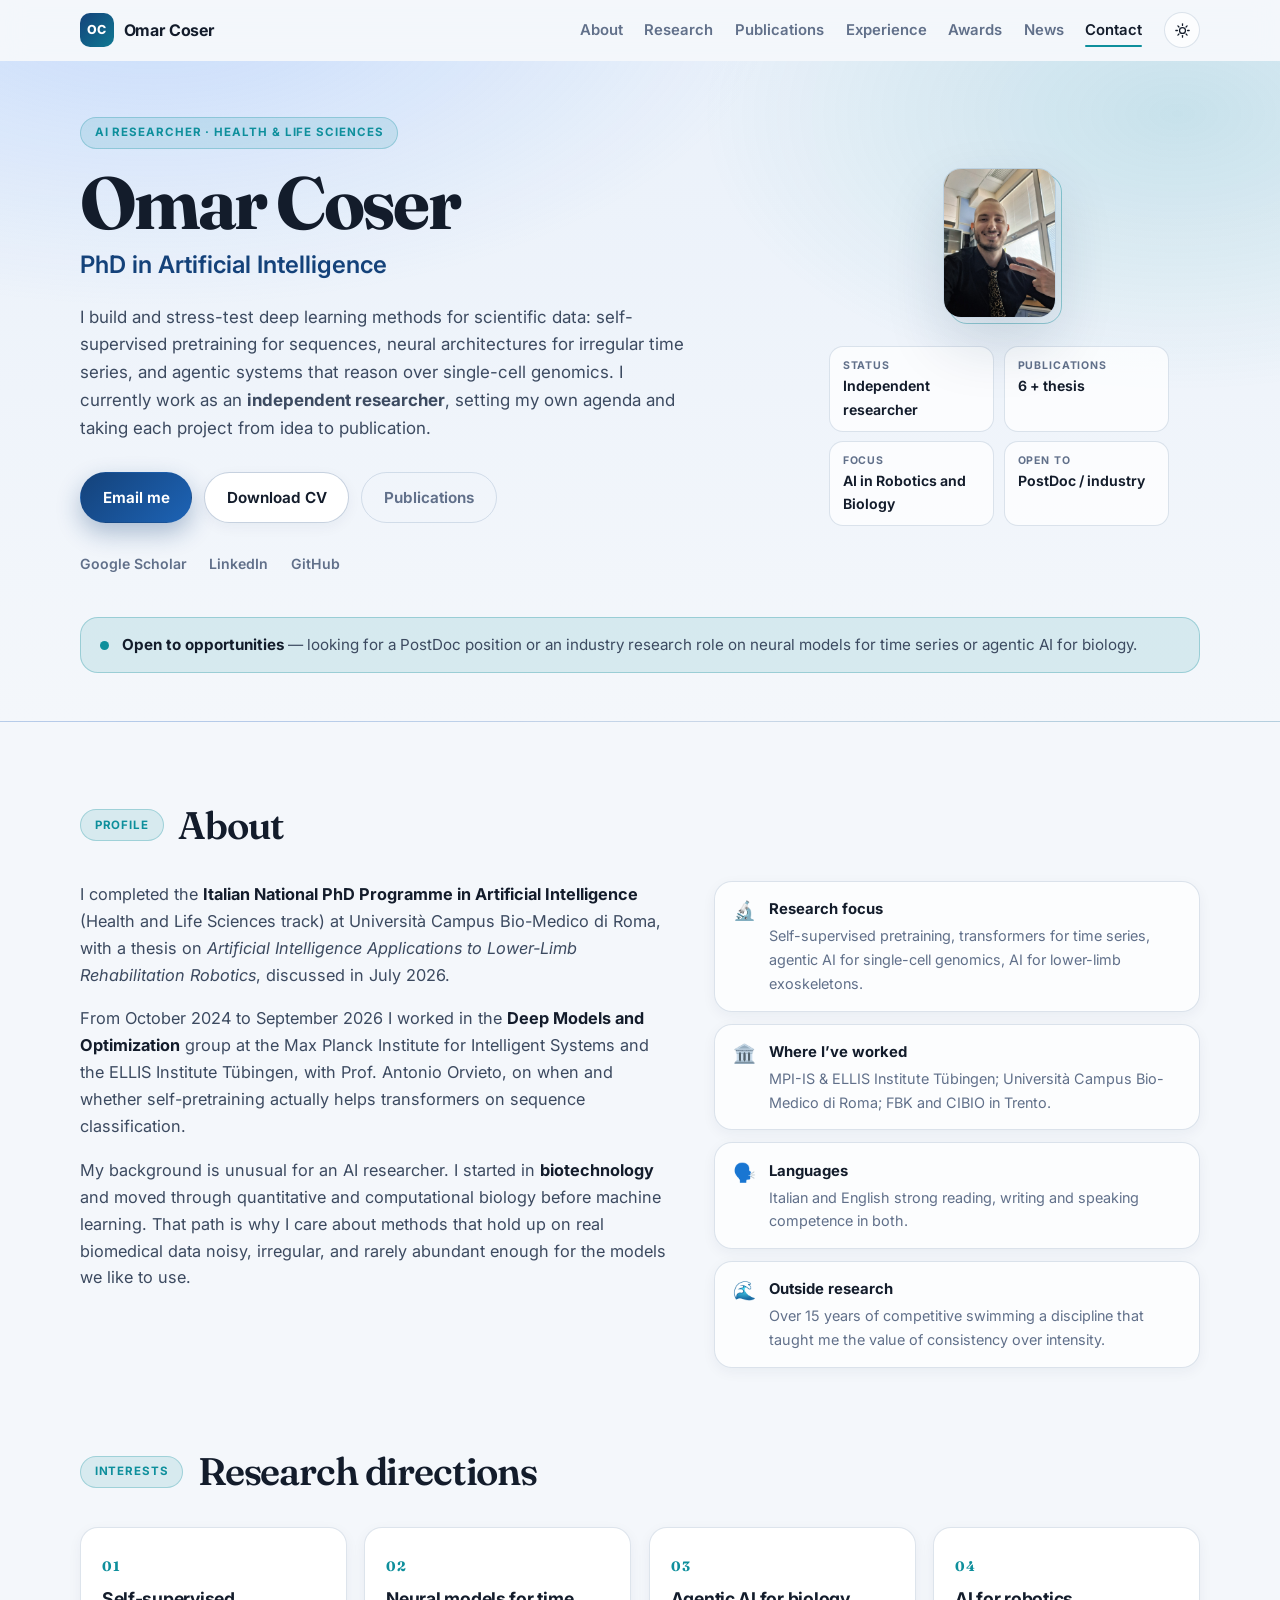
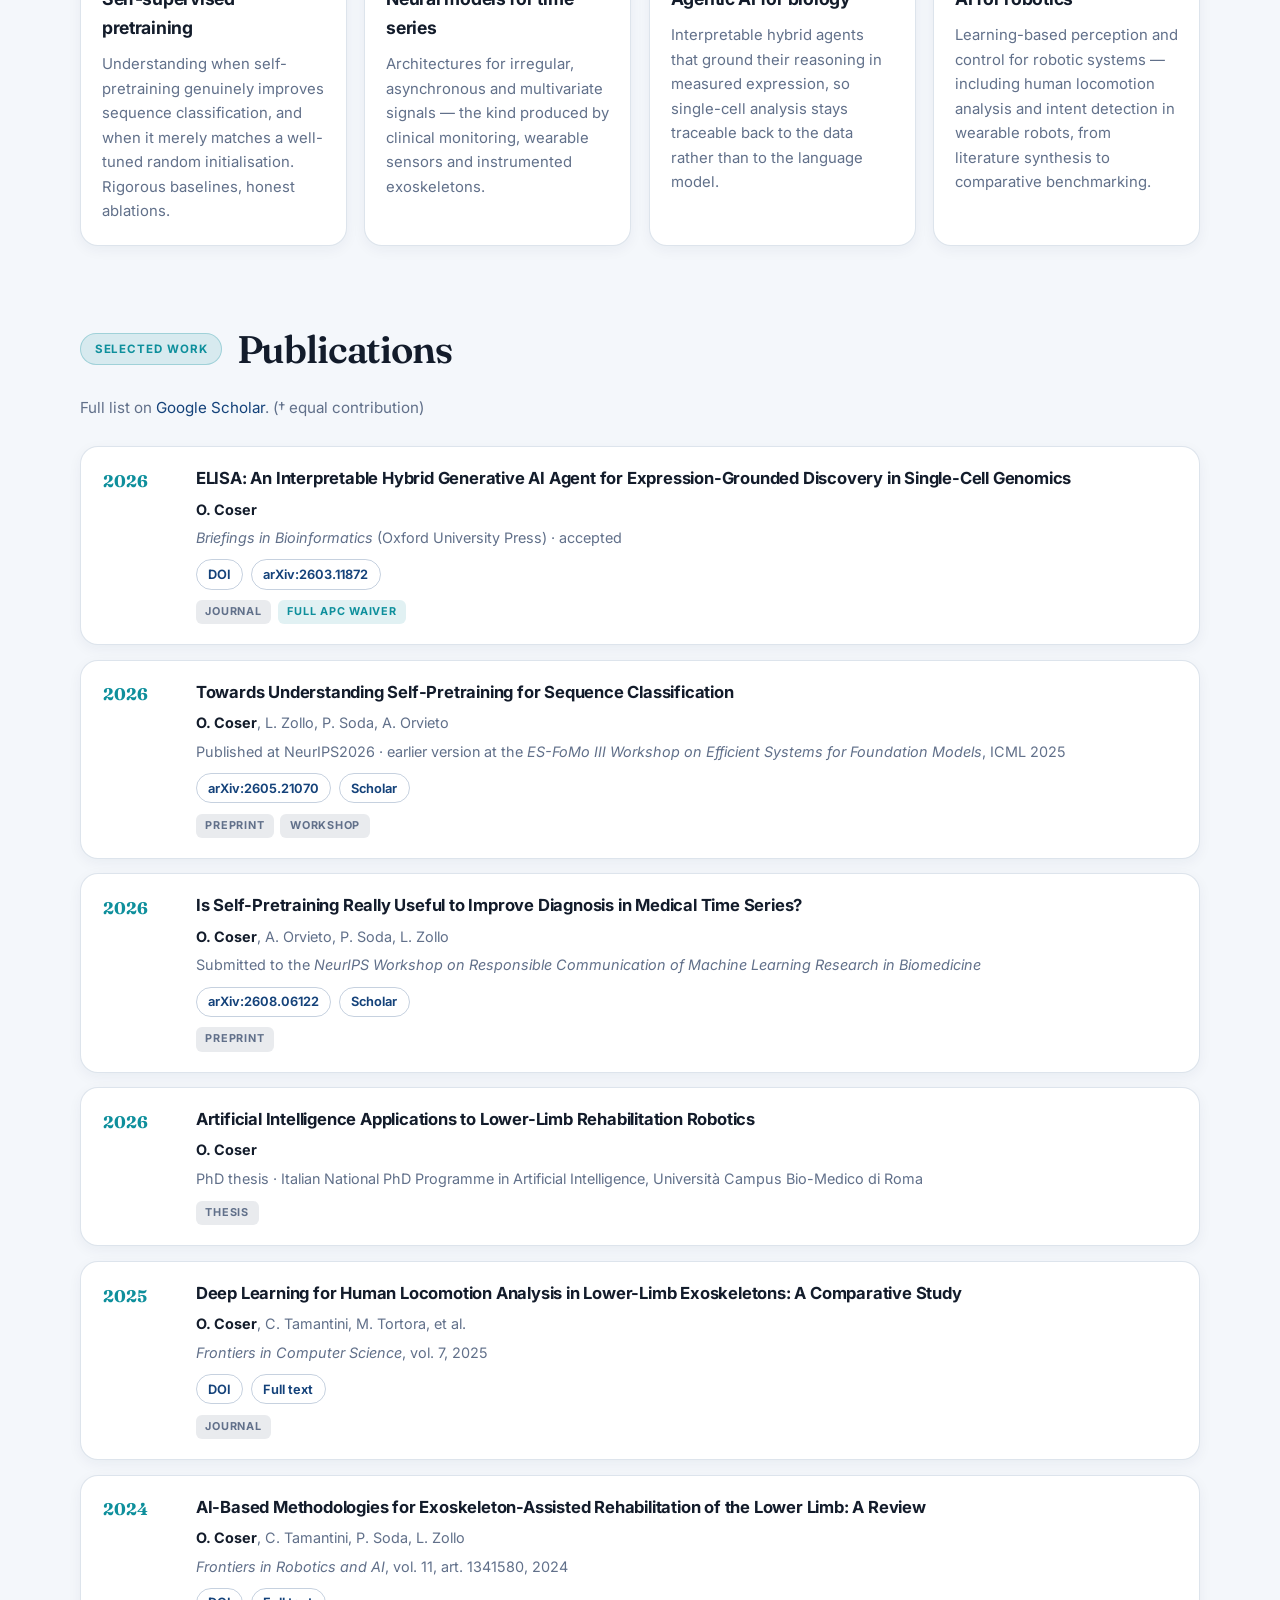
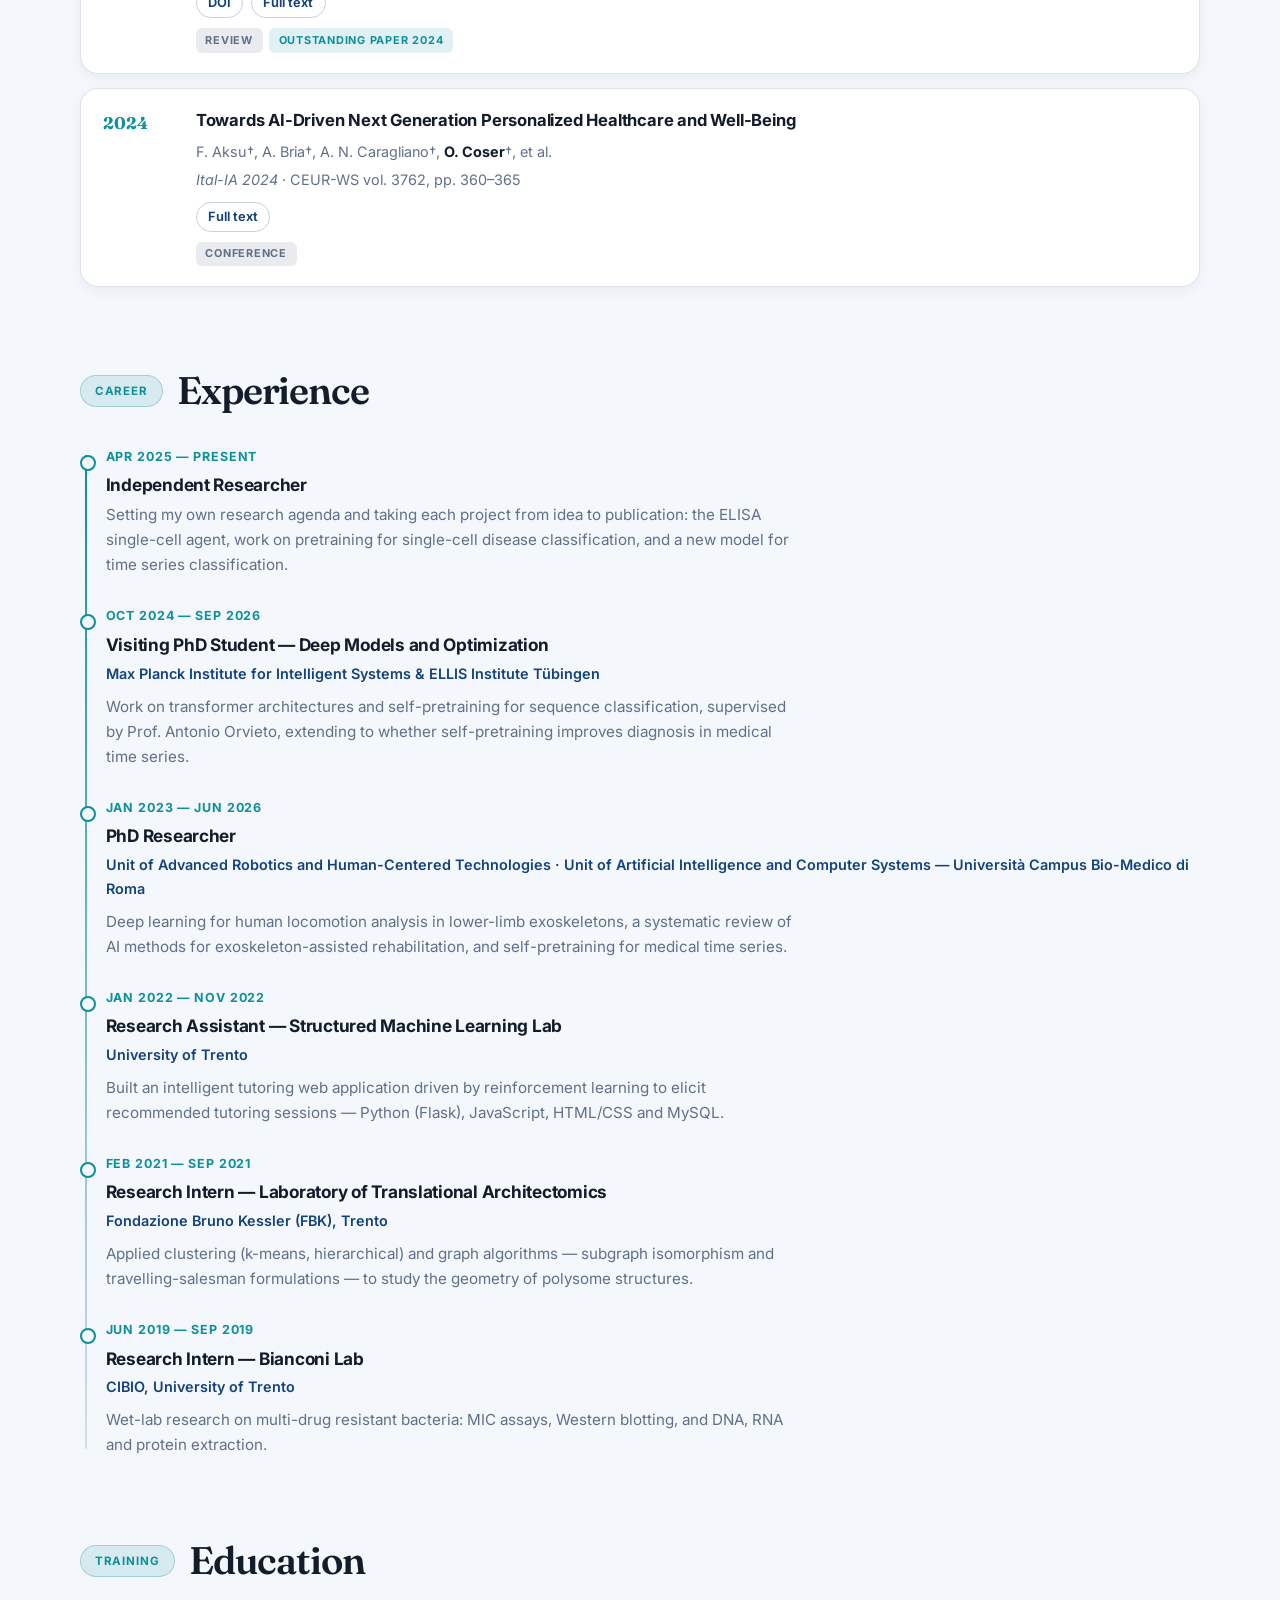
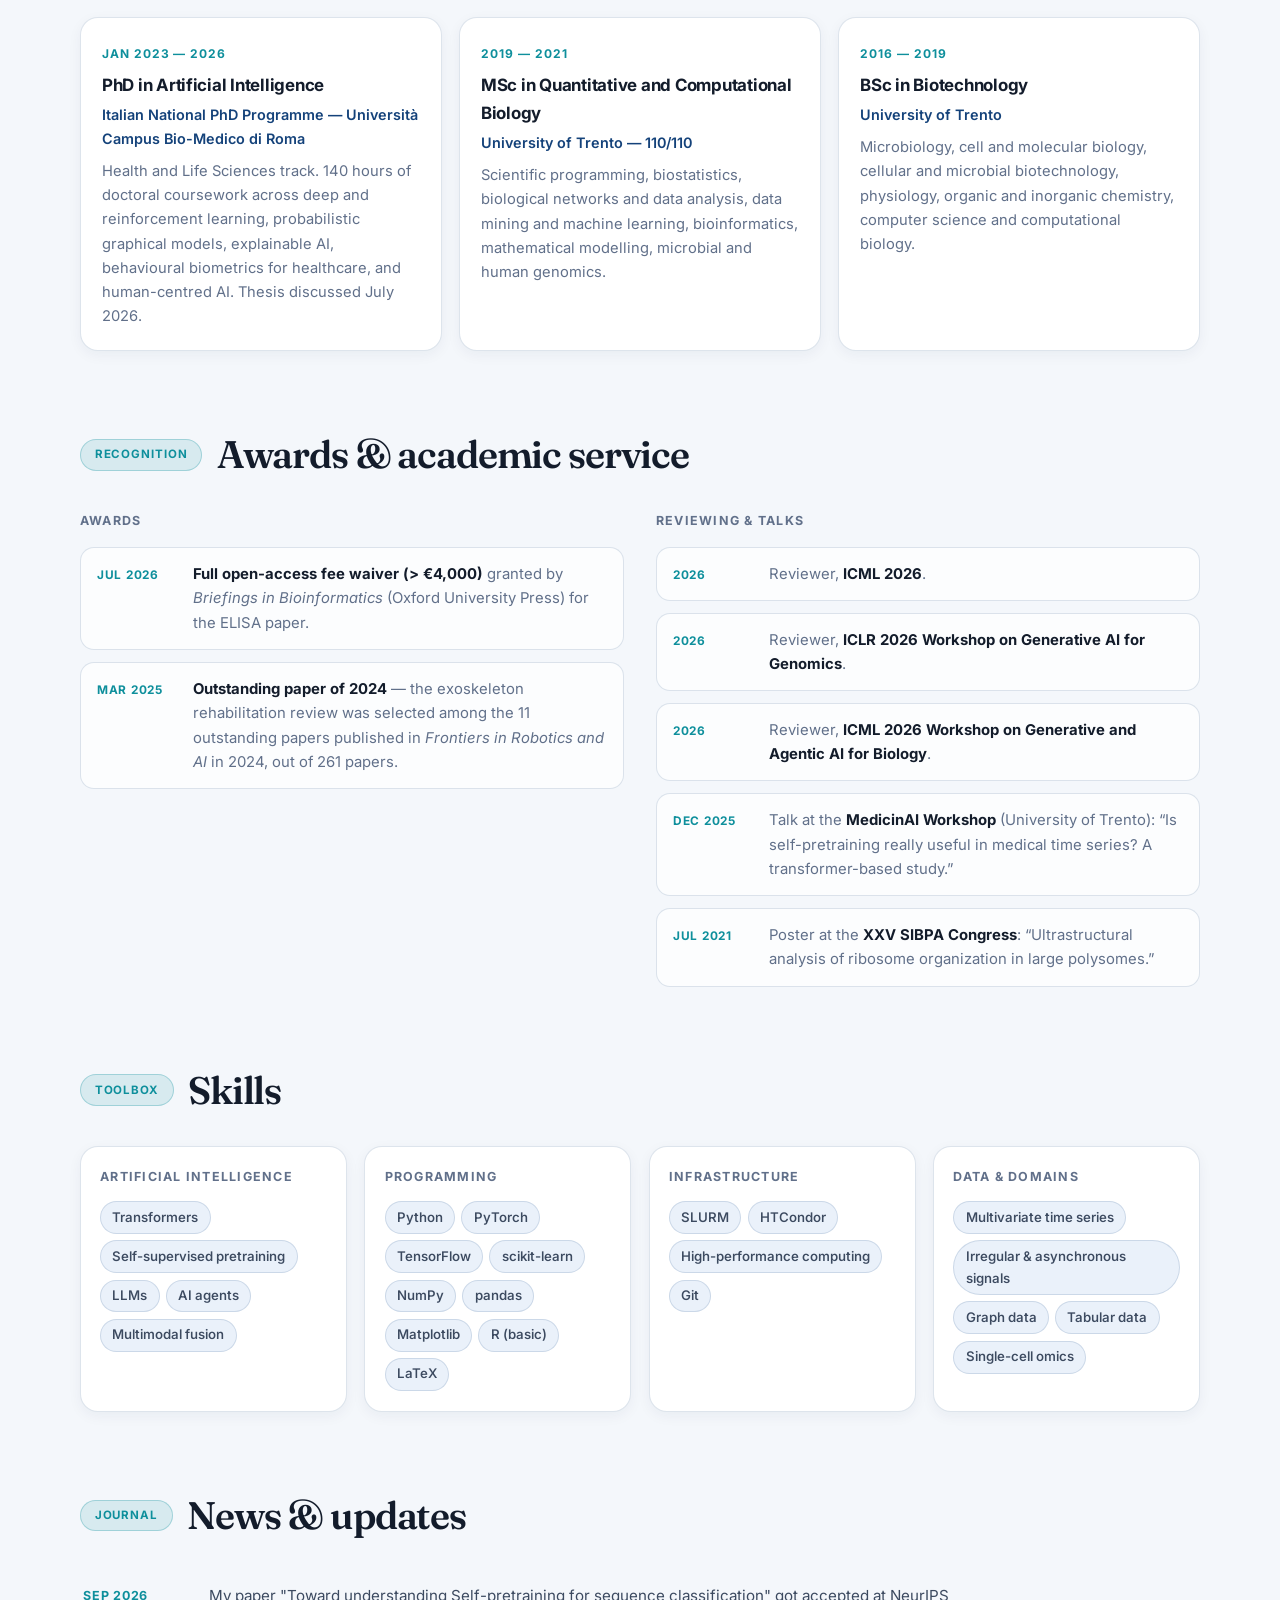
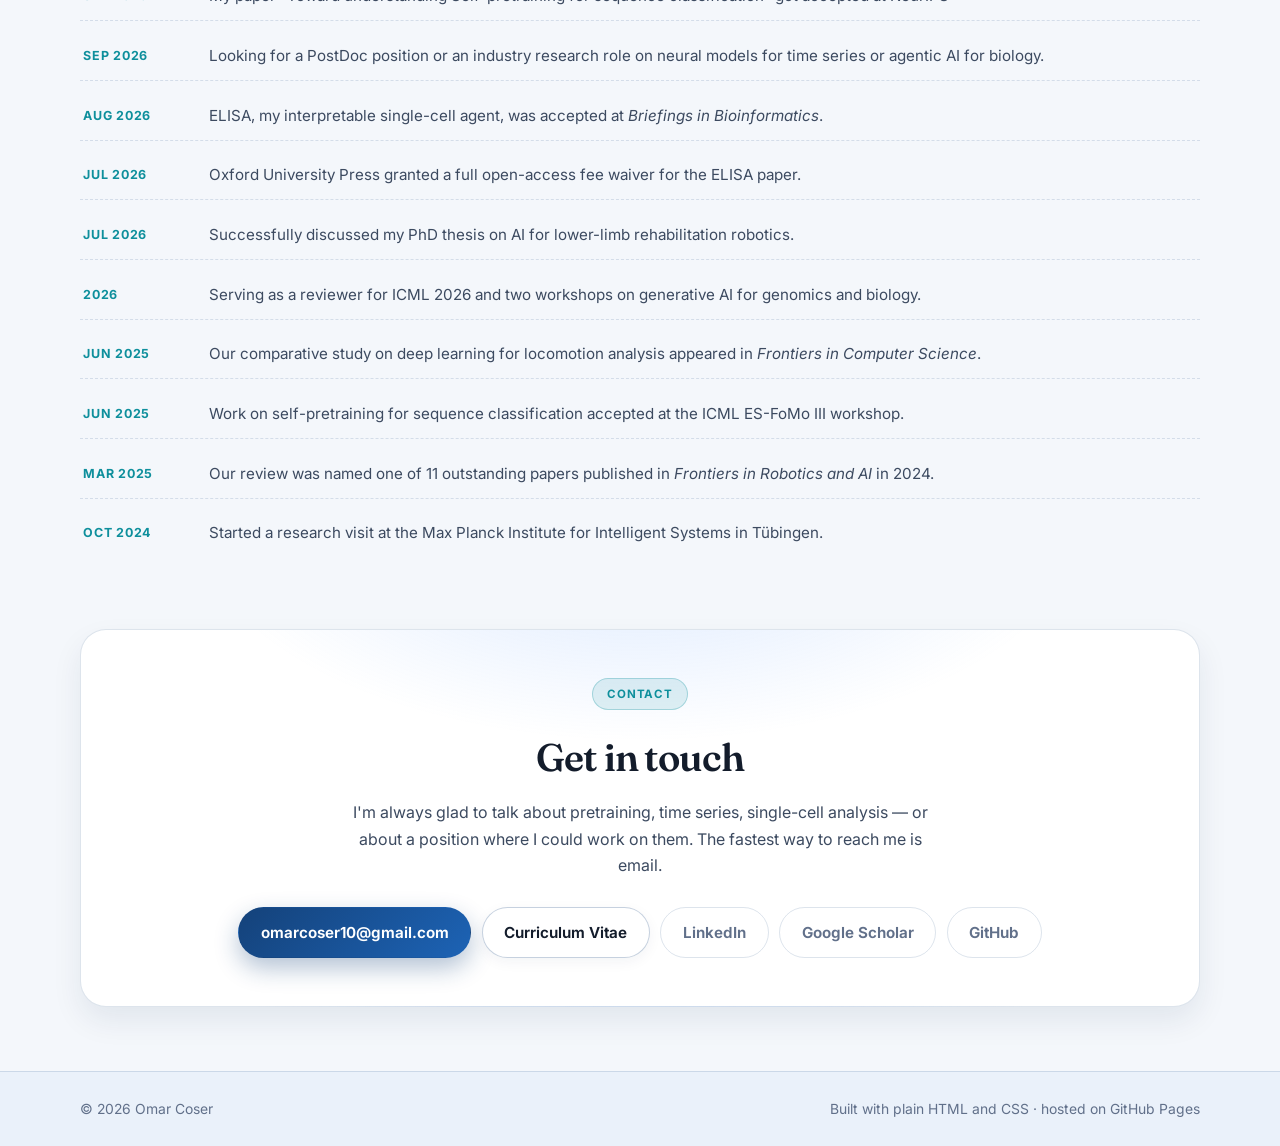
==== commit b4506d91: "Update index.html" ====
--- a/index.html
+++ b/index.html
@@ -121,7 +121,7 @@
           <ul class="mini-stats" aria-label="At a glance">
             <li><strong>Status</strong><span>Independent researcher</span></li>
             <li><strong>Publications</strong><span>6 + thesis</span></li>
-            <li><strong>Focus</strong><span>Pretraining &amp; time series</span></li>
+            <li><strong>Focus</strong><span>AI in Robotics and Biology</span></li>
             <li><strong>Open to</strong><span>PostDoc / industry</span></li>
           </ul>
         </div>
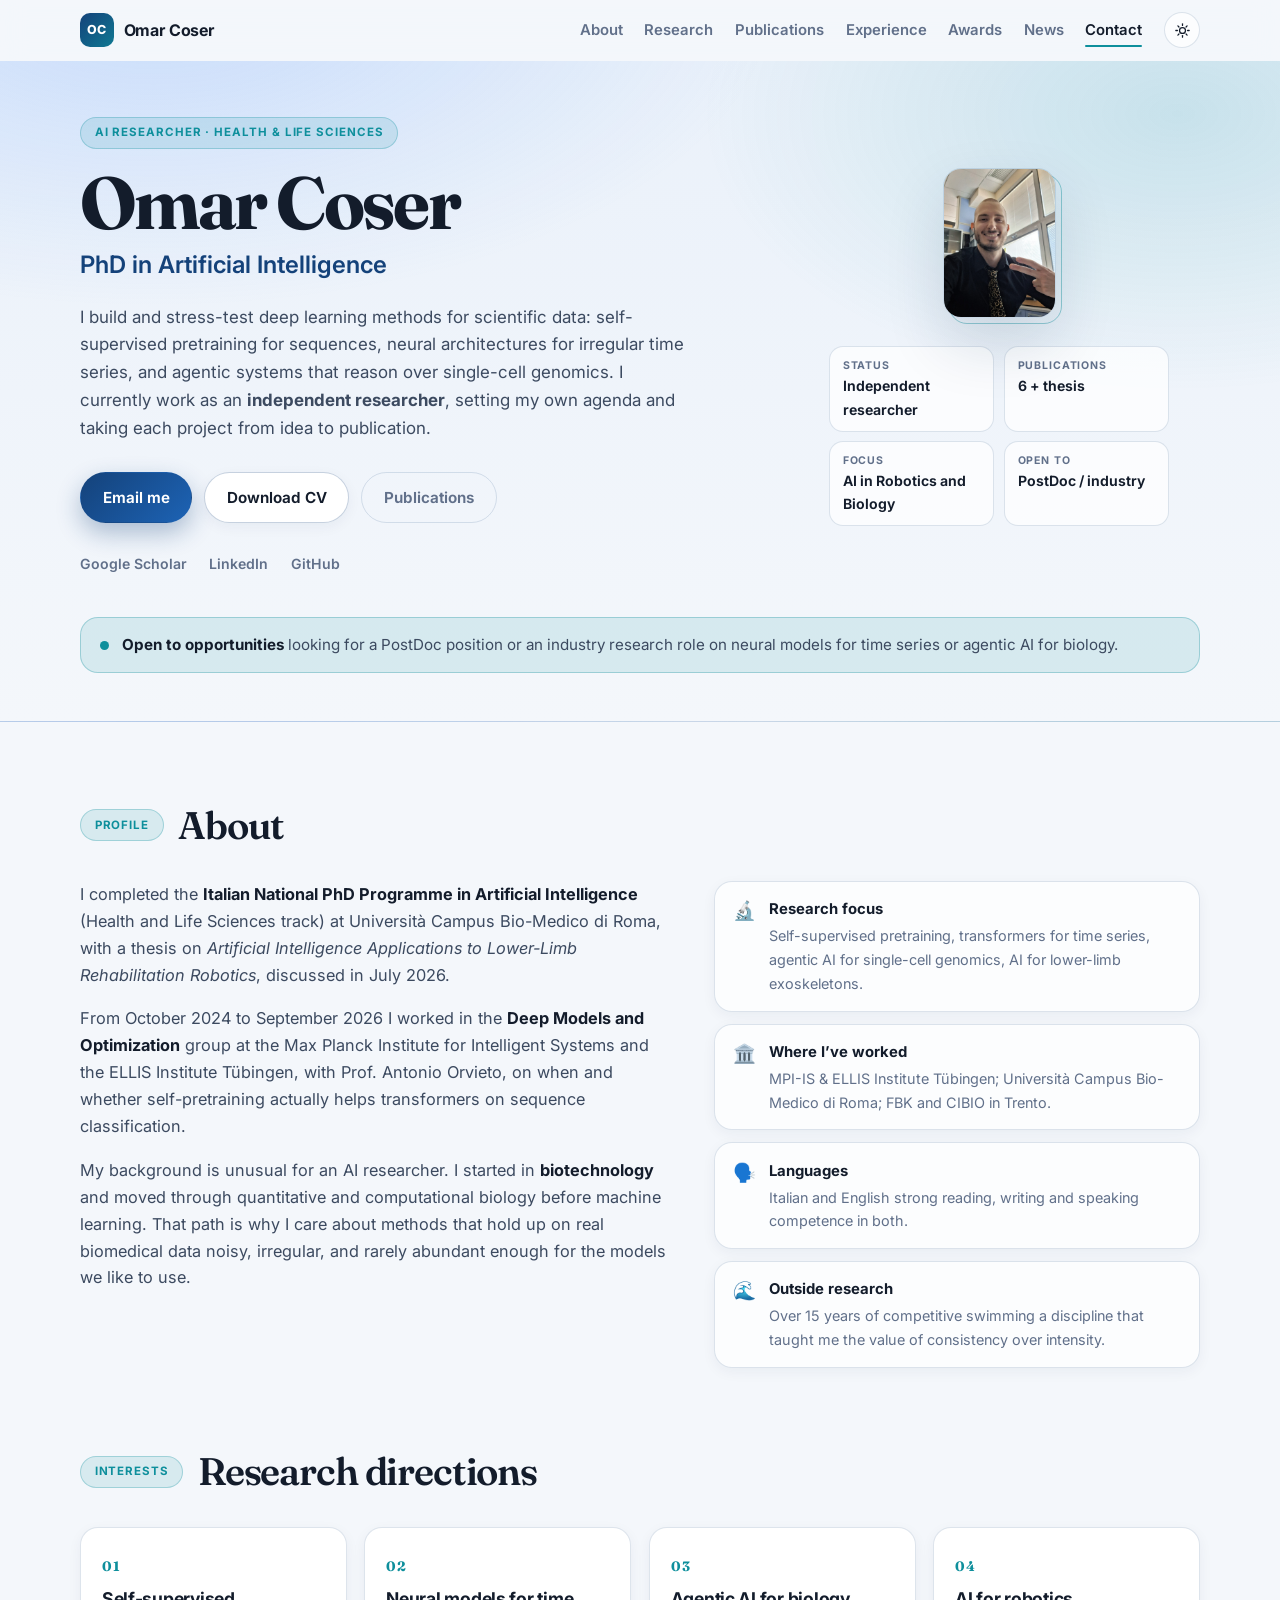
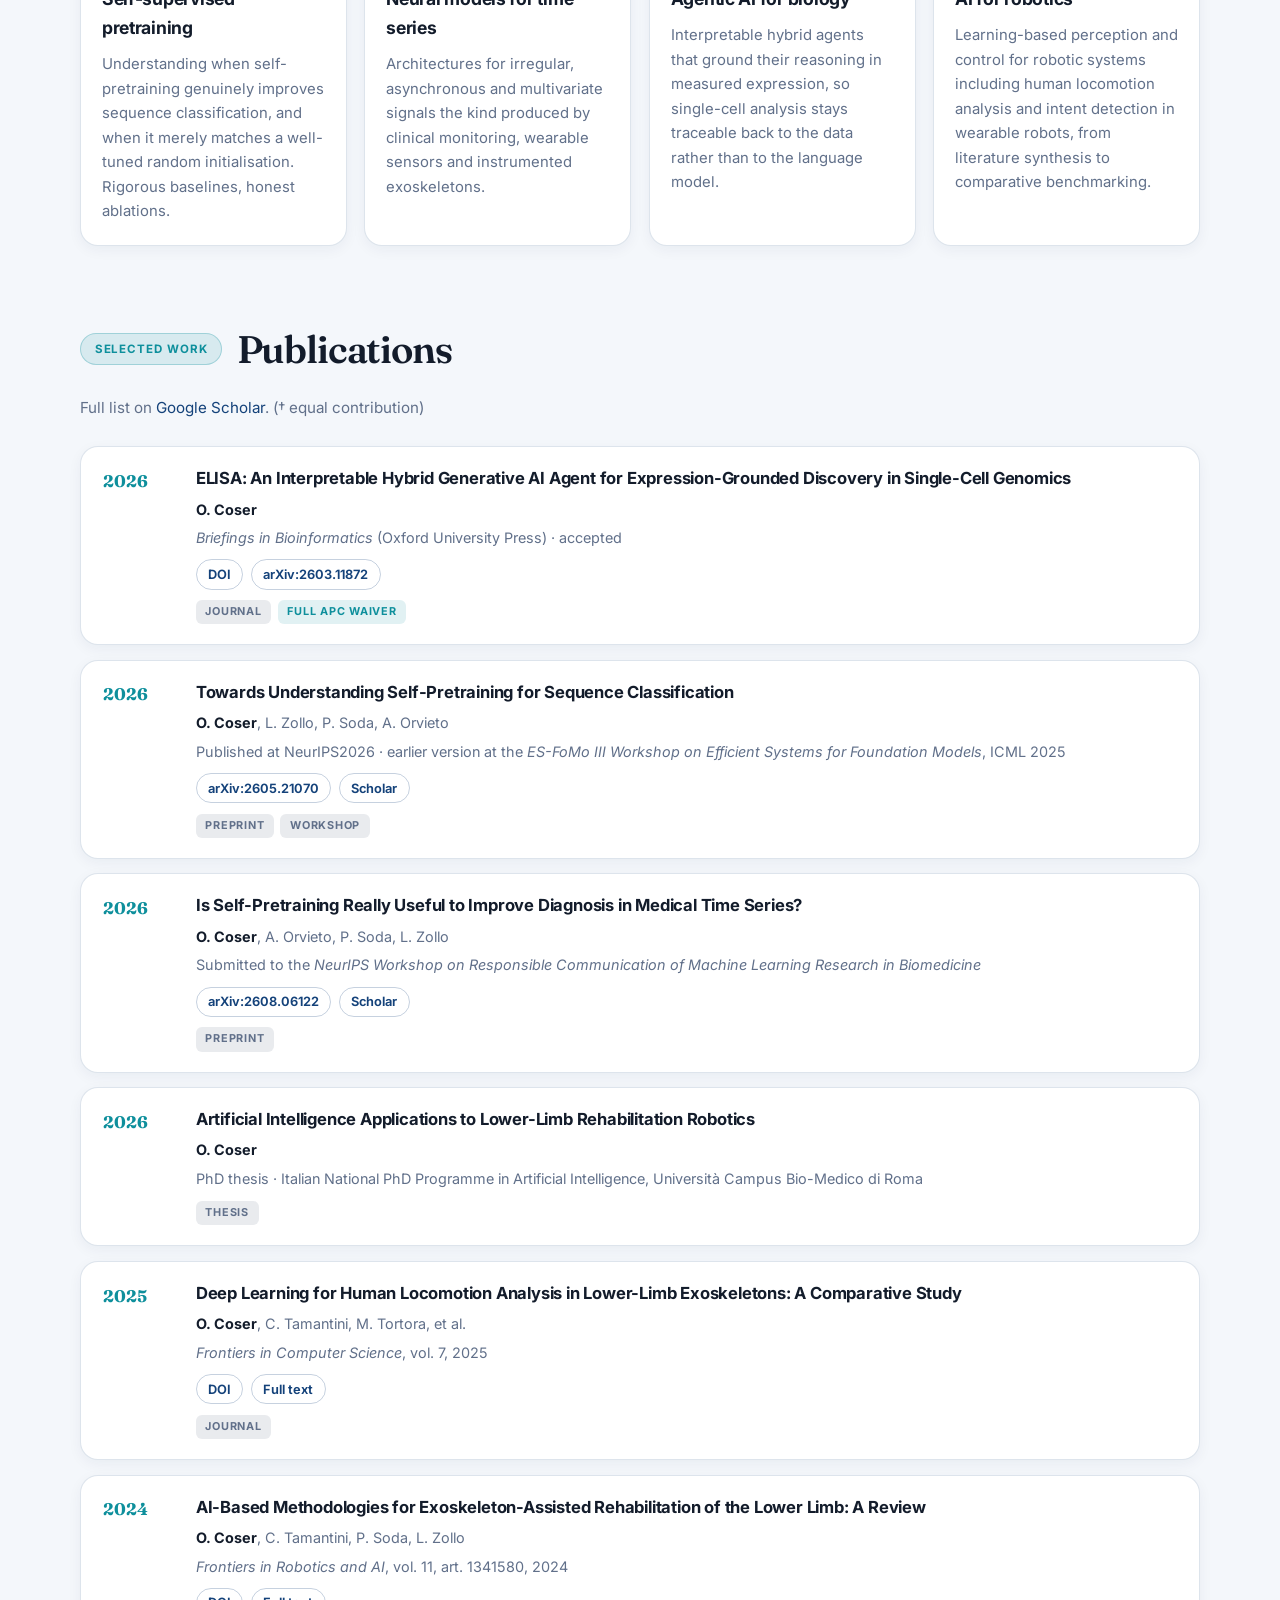
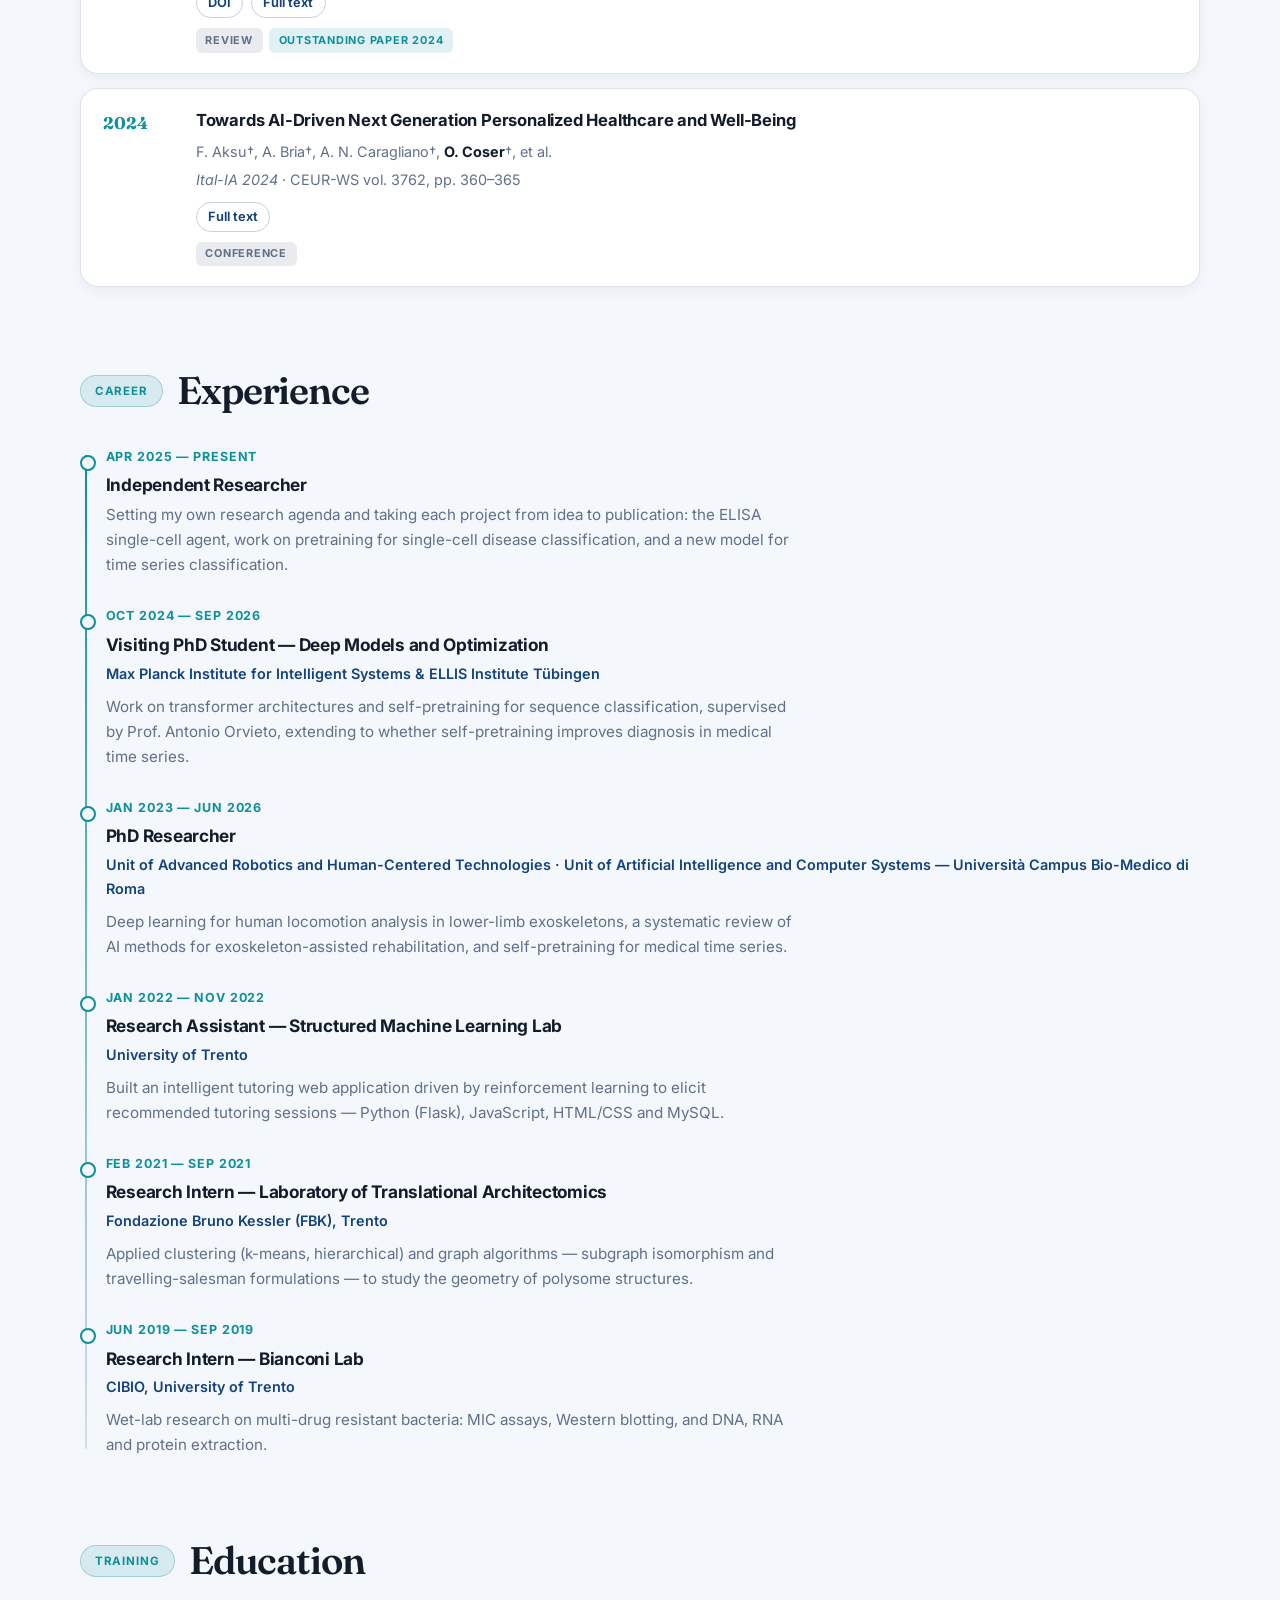
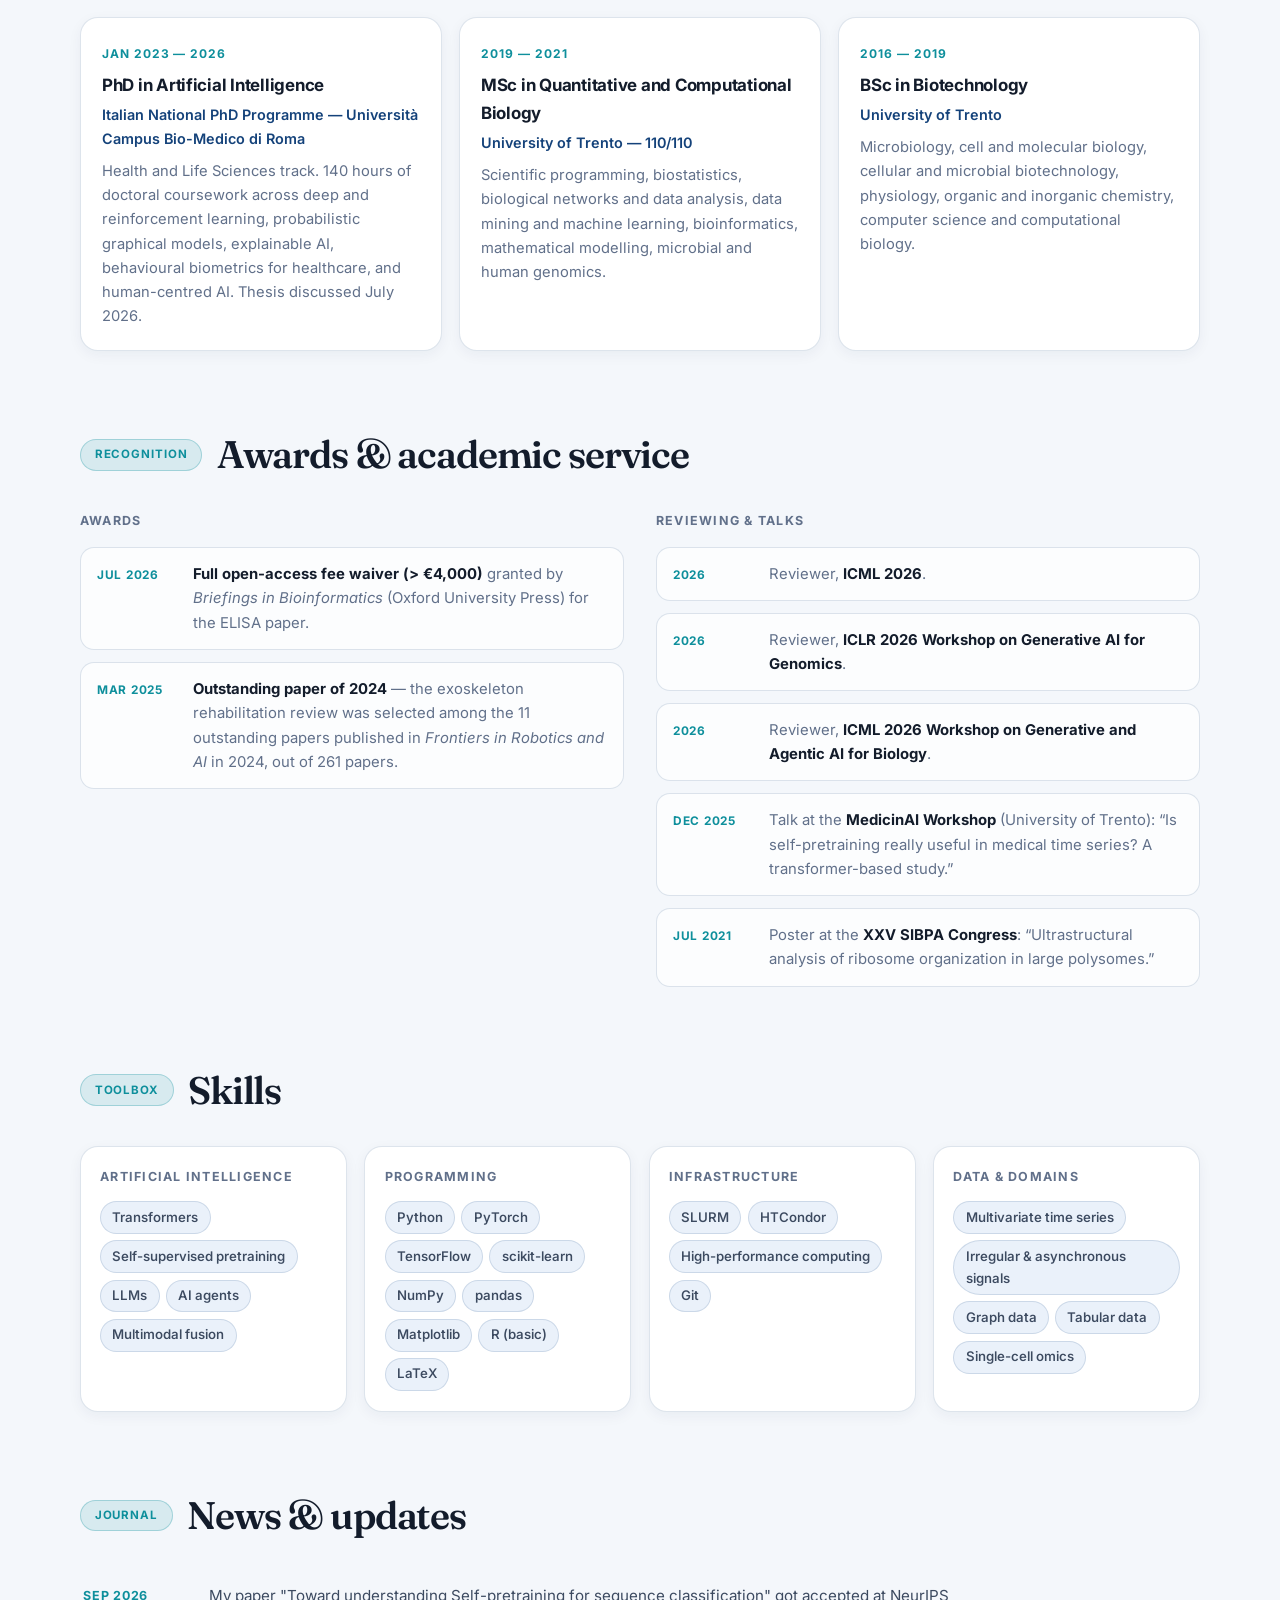
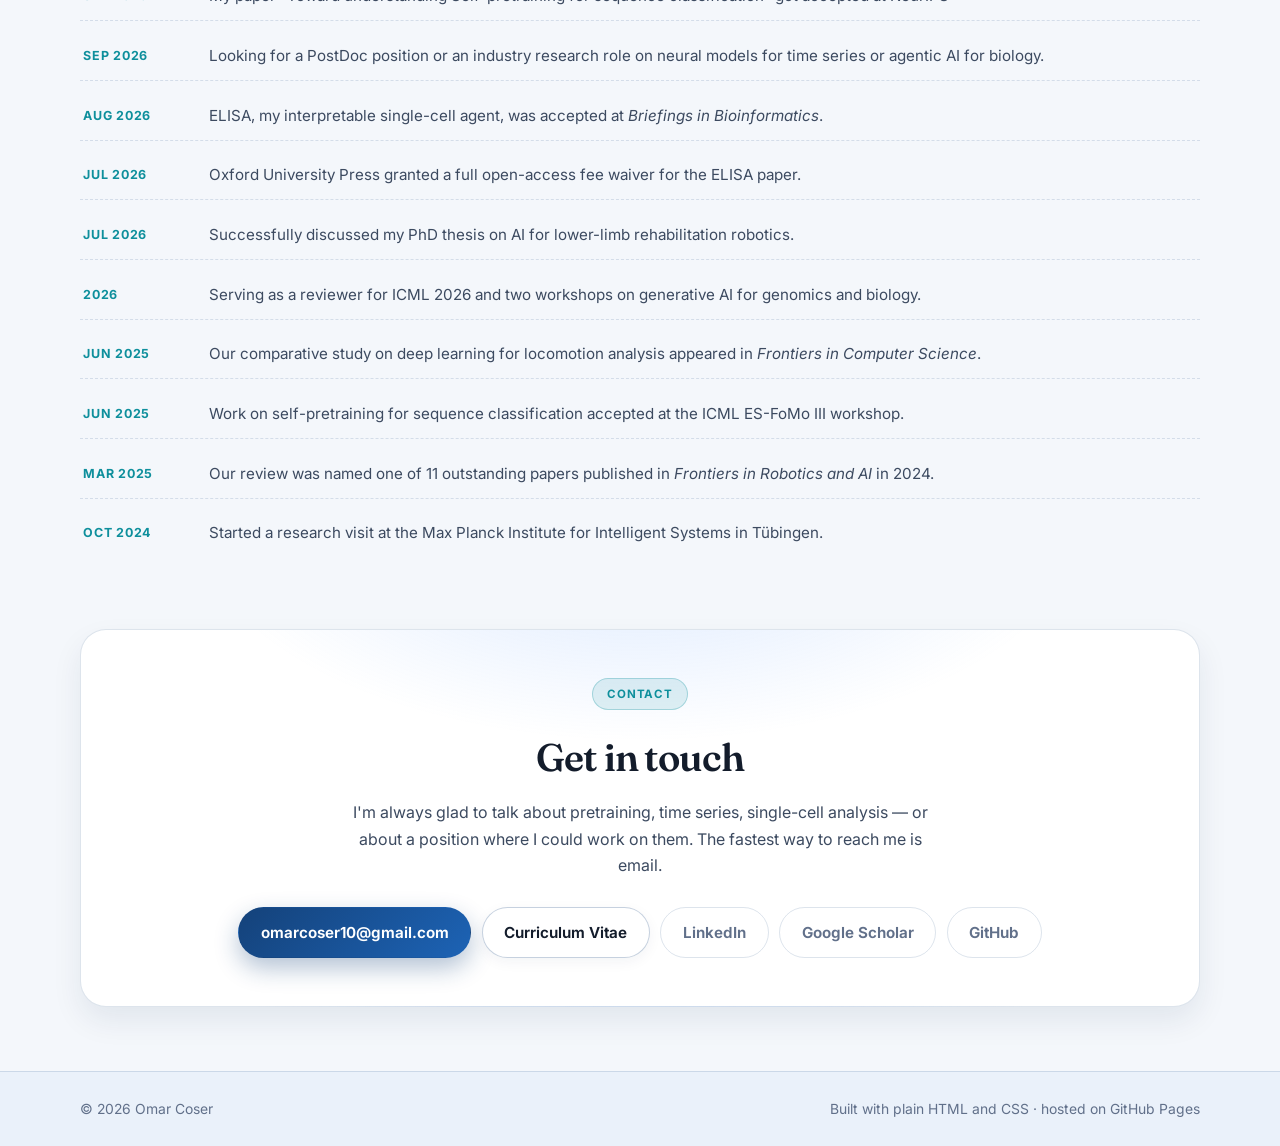
==== commit d9fe85c6: "Remove unnecessary words from availability section" ====
--- a/index.html
+++ b/index.html
@@ -130,7 +130,7 @@
       <div class="container">
         <div class="availability" role="note">
           <span class="dot" aria-hidden="true"></span>
-          <p><strong>Open to opportunities</strong> — looking for a PostDoc position or an industry research role on neural models for time series or agentic AI for biology.</p>
+          <p><strong>Open to opportunities</strong> looking for a PostDoc position or an industry research role on neural models for time series or agentic AI for biology.</p>
         </div>
       </div>
     </div>
@@ -190,7 +190,7 @@
         <article class="card">
           <span class="card-index" aria-hidden="true">02</span>
           <h3>Neural models for time series</h3>
-          <p>Architectures for irregular, asynchronous and multivariate signals — the kind produced by clinical
+          <p>Architectures for irregular, asynchronous and multivariate signals the kind produced by clinical
              monitoring, wearable sensors and instrumented exoskeletons.</p>
         </article>
         <article class="card">
@@ -202,7 +202,7 @@
         <article class="card">
           <span class="card-index" aria-hidden="true">04</span>
           <h3>AI for robotics</h3>
-          <p>Learning-based perception and control for robotic systems — including human locomotion analysis
+          <p>Learning-based perception and control for robotic systems including human locomotion analysis
              and intent detection in wearable robots, from literature synthesis to comparative benchmarking.</p>
         </article>
       </div>
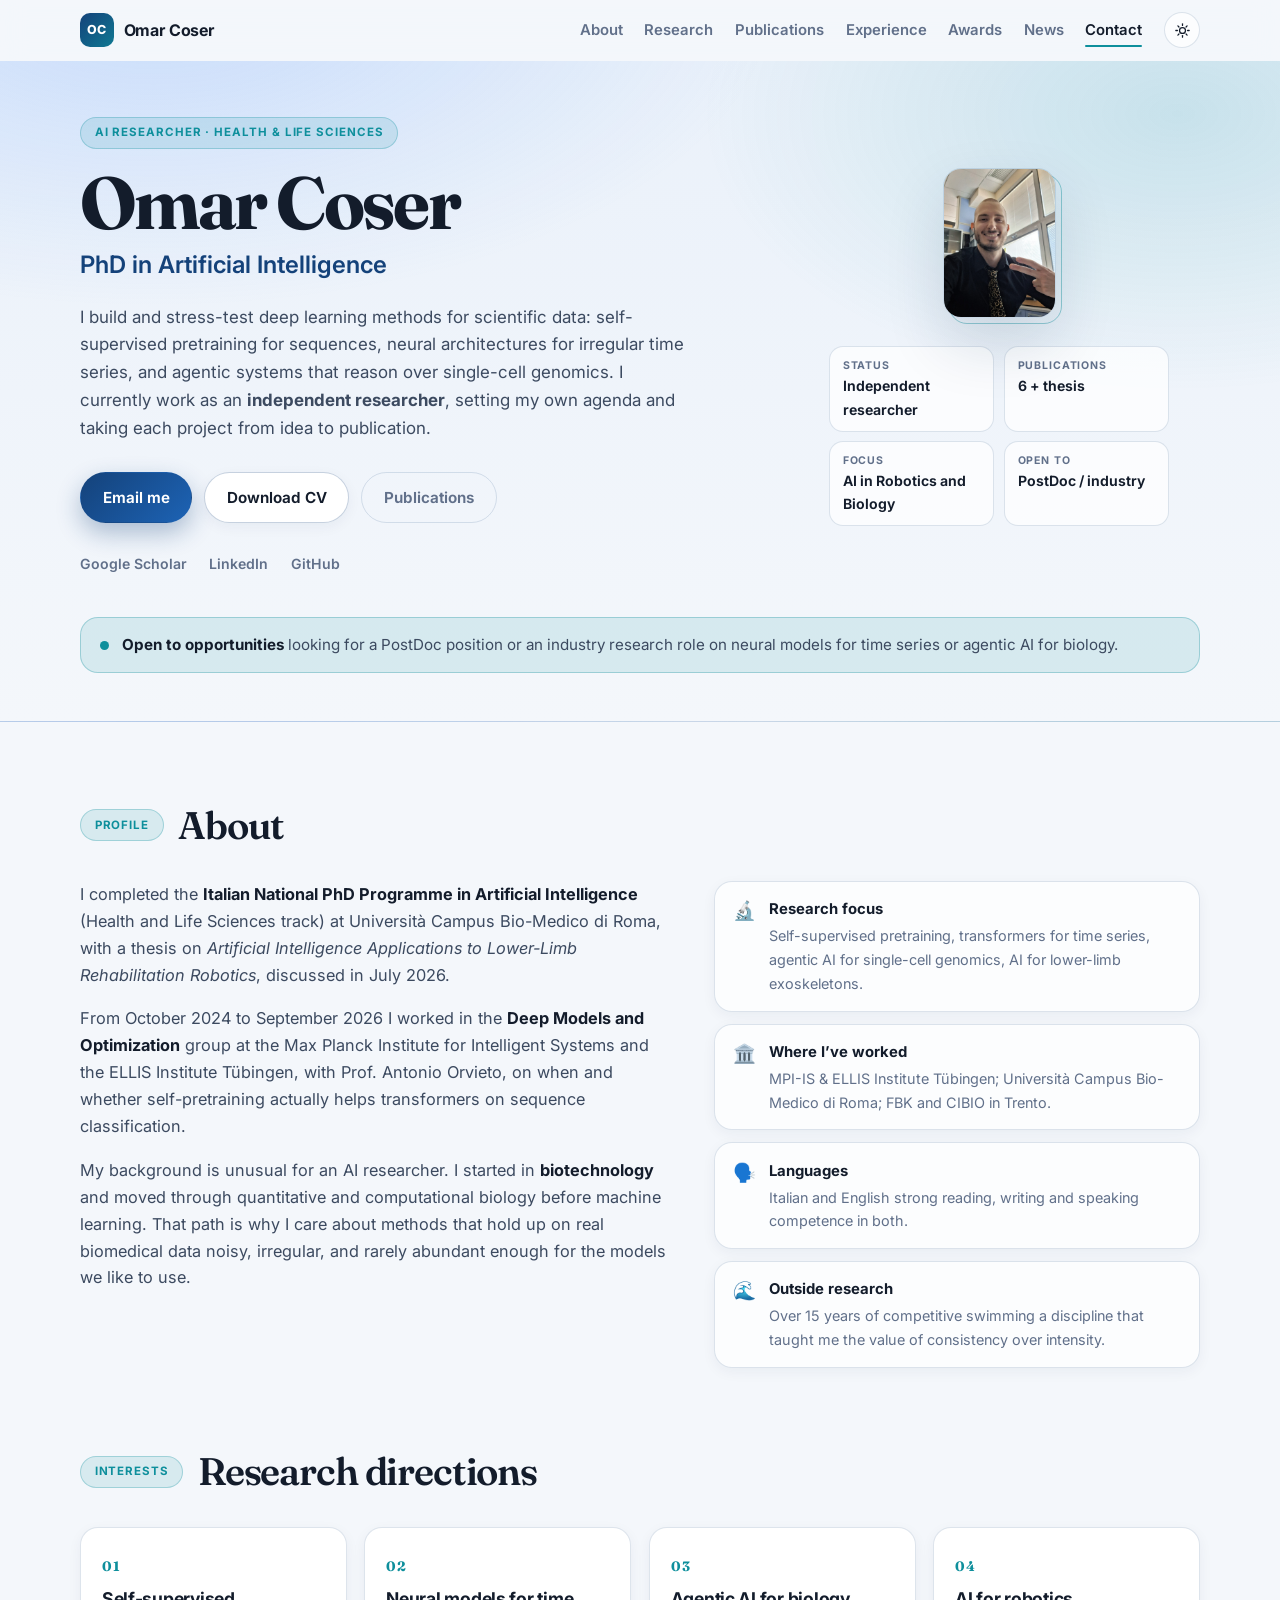
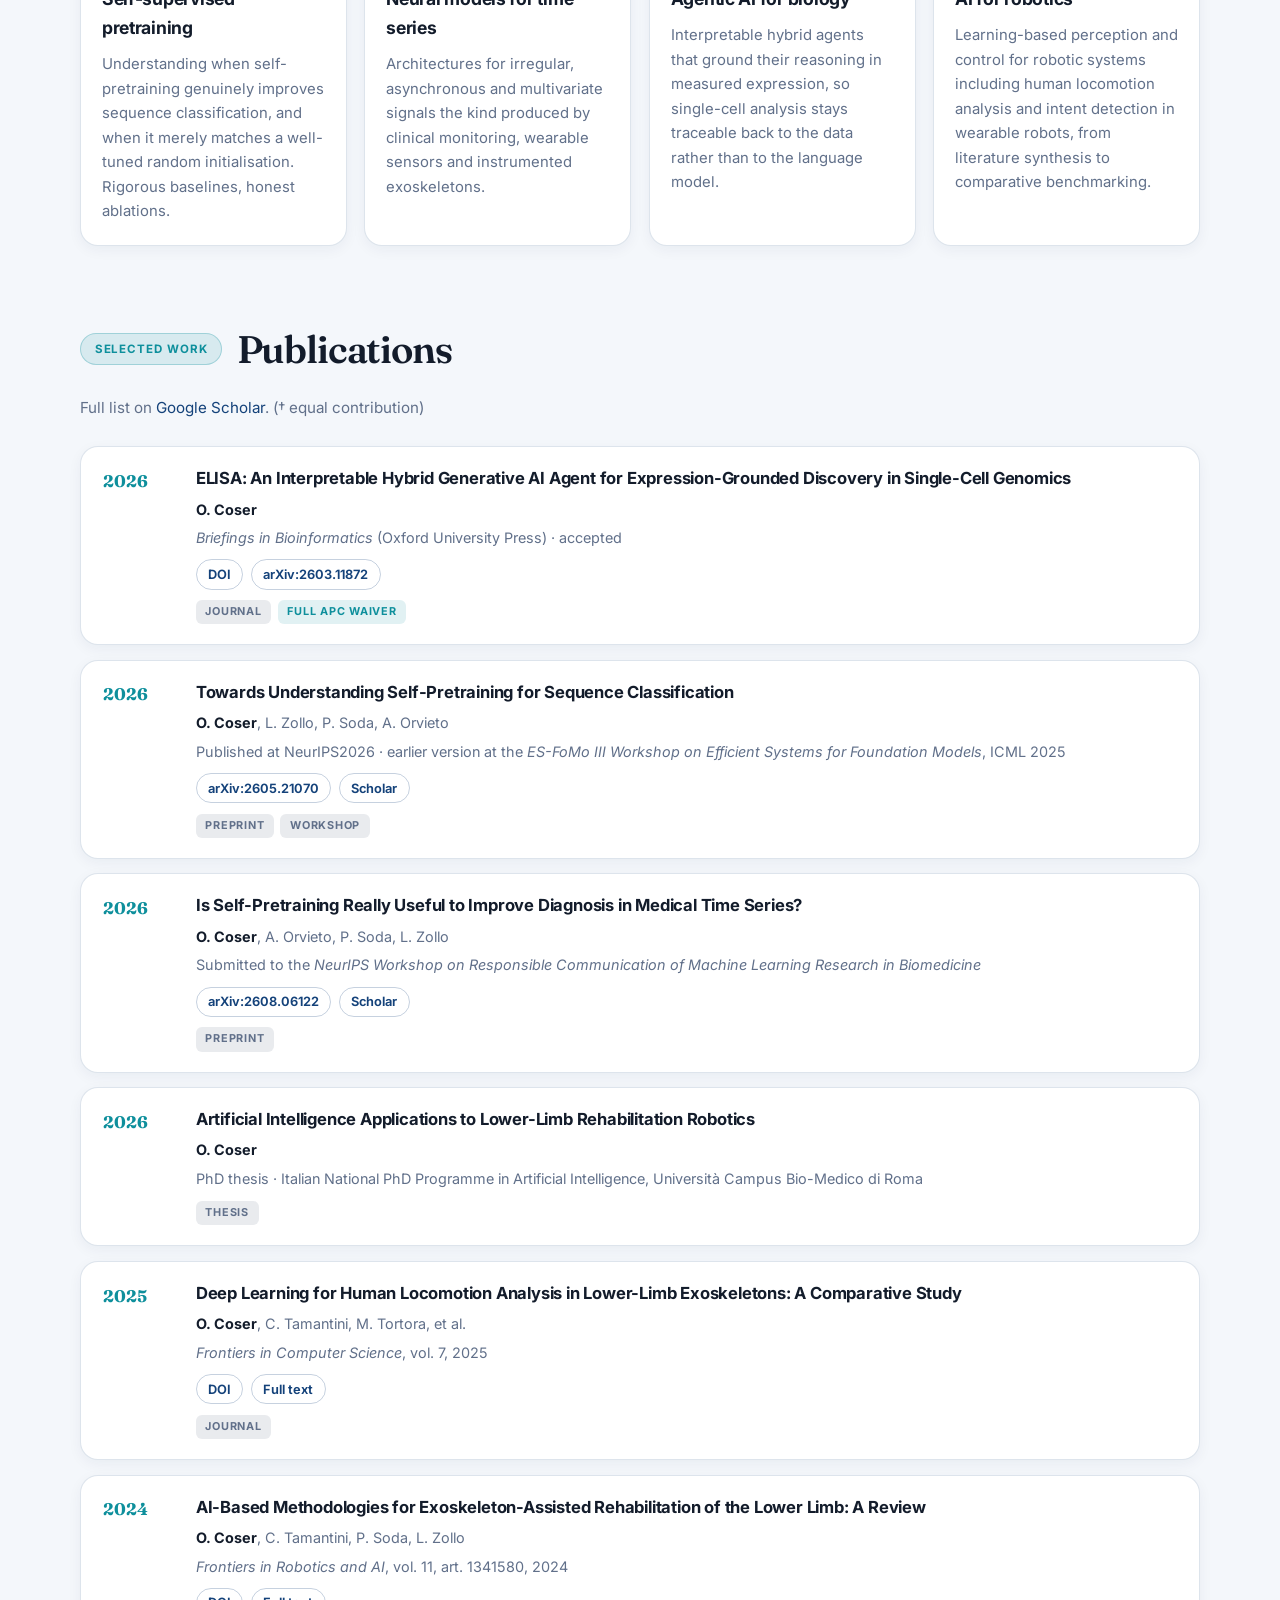
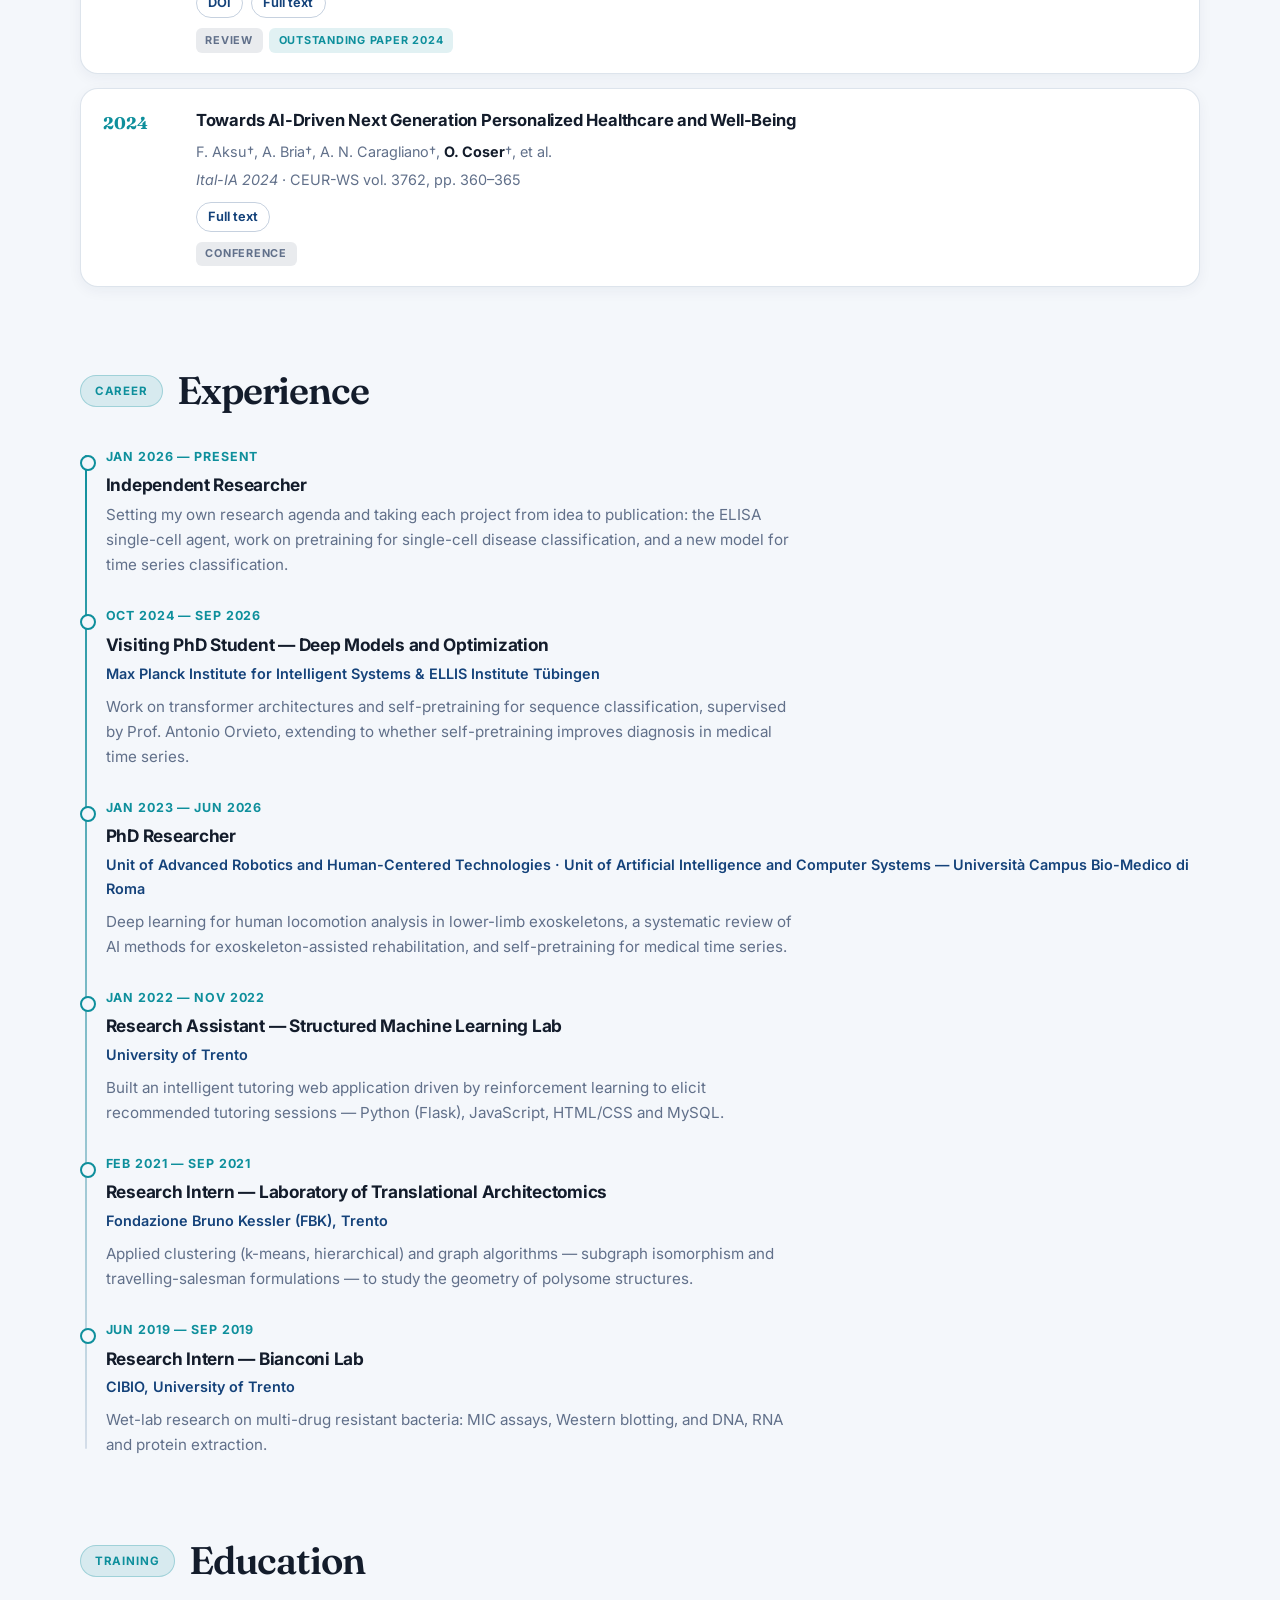
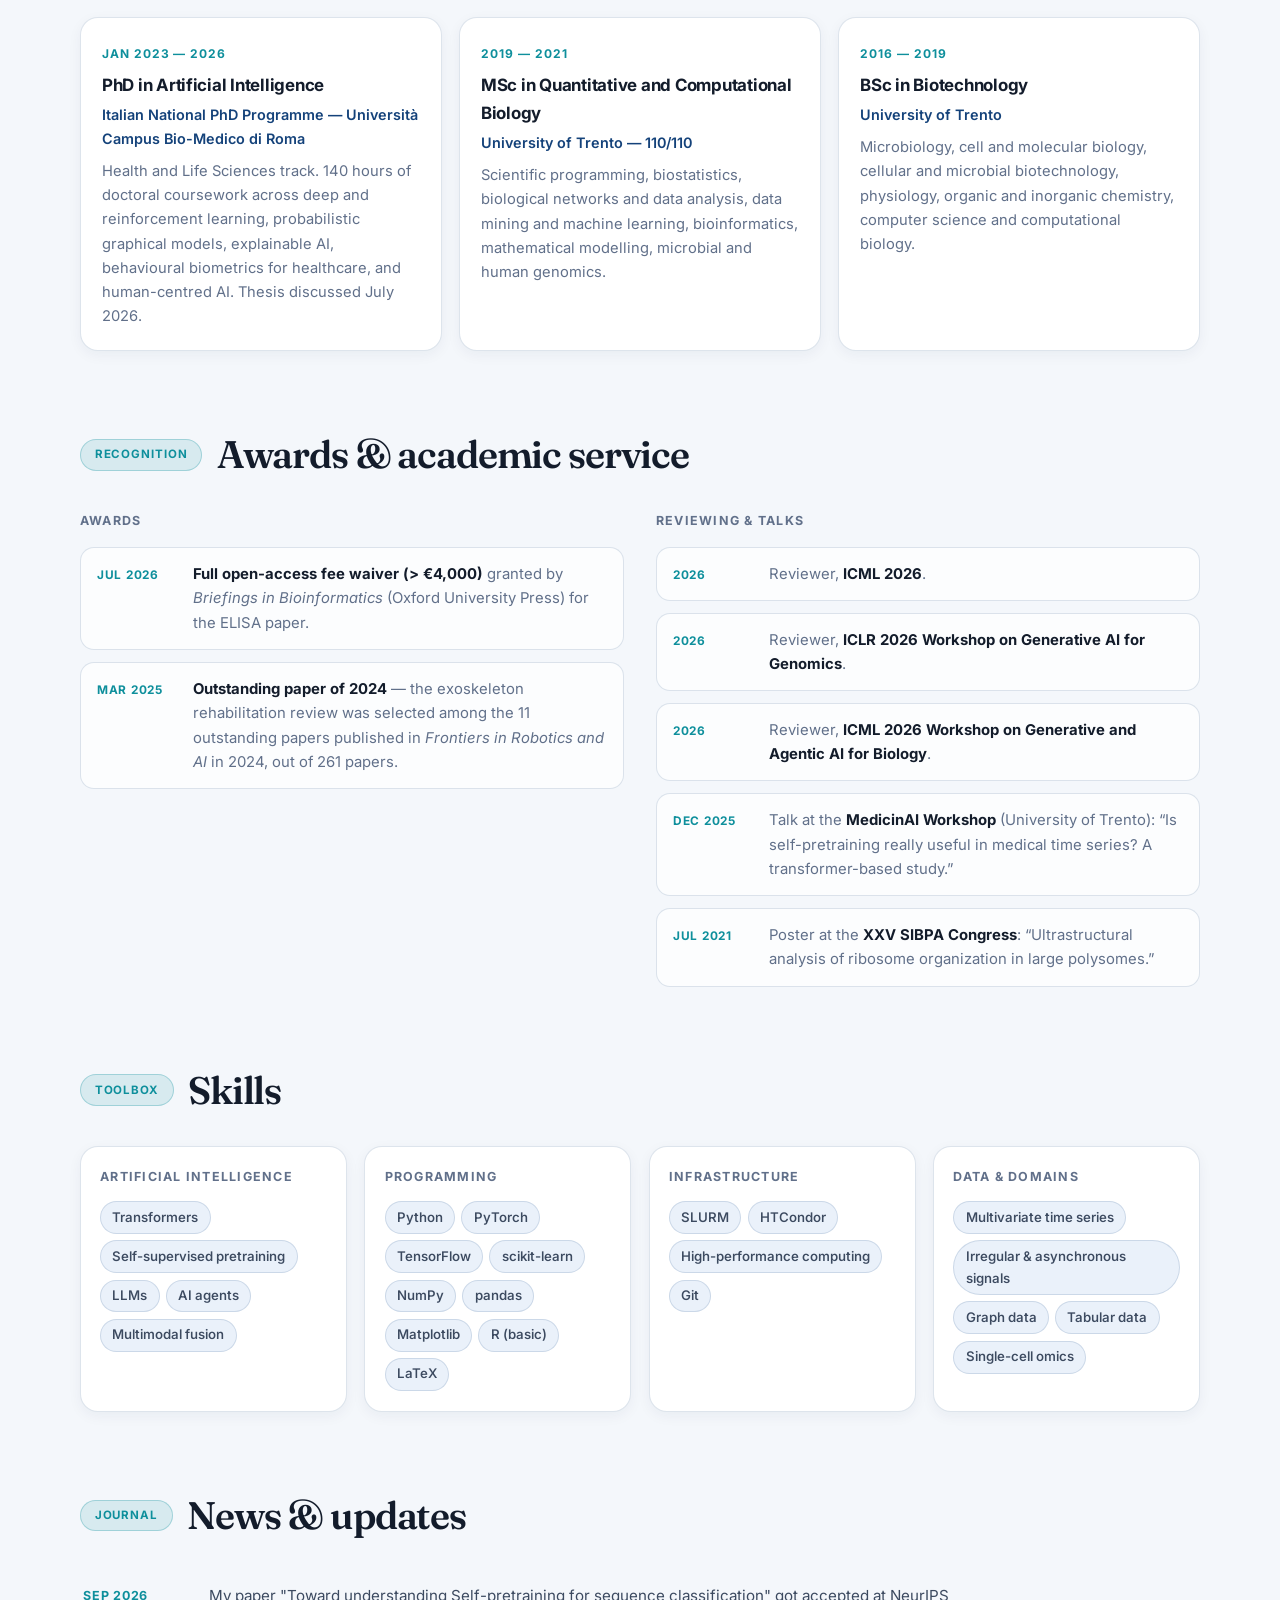
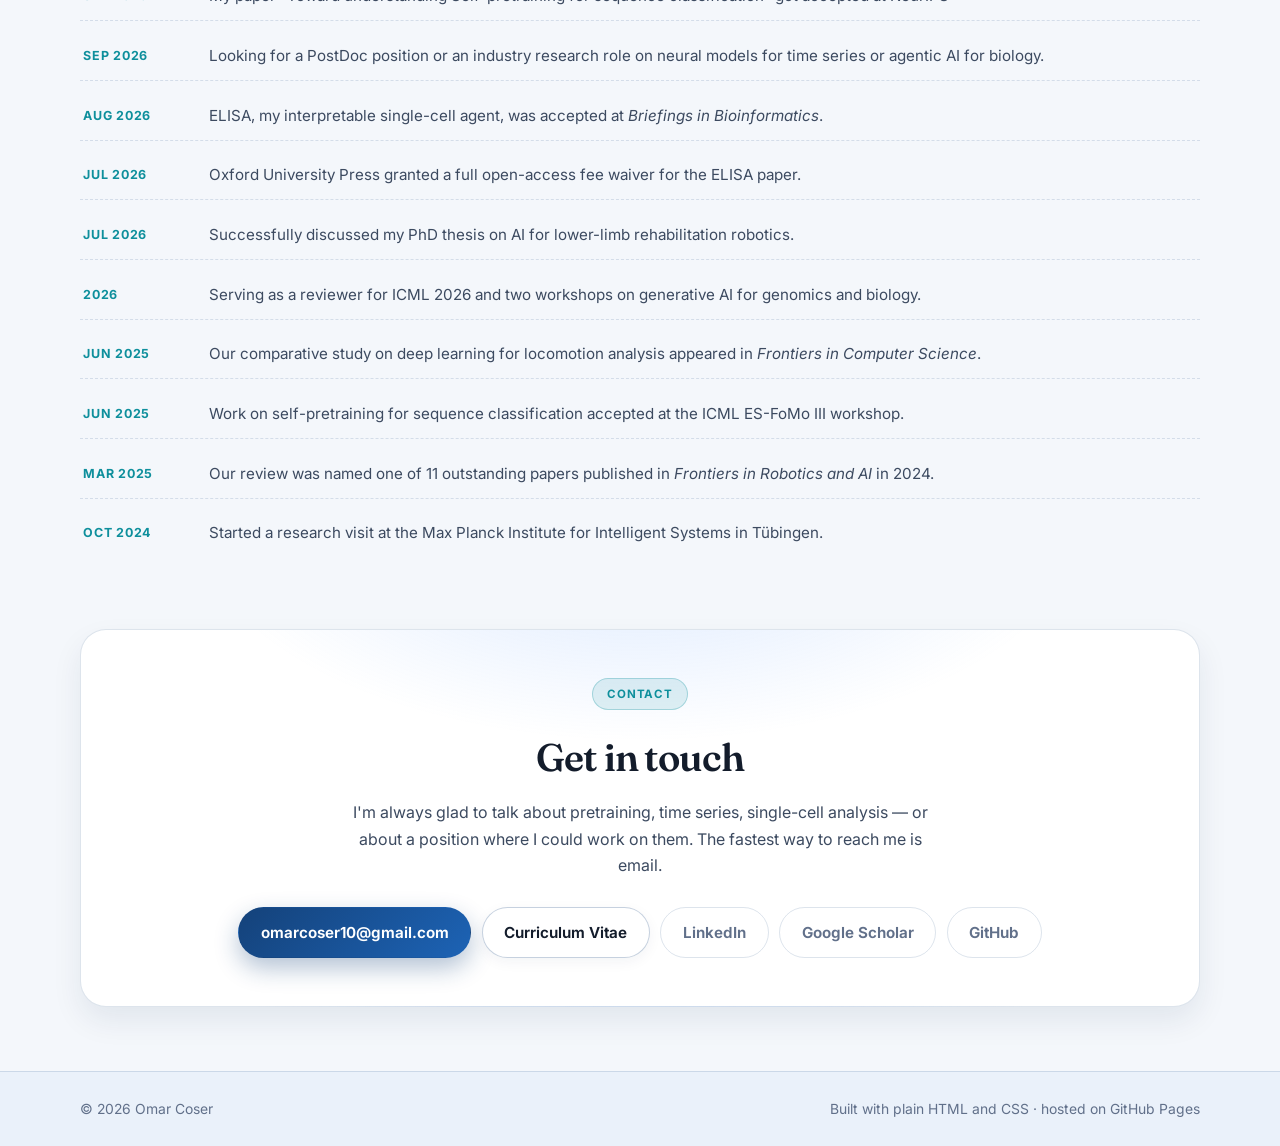
==== commit 8c58d1d1: "Update timeline date from Apr 2025 to Jan 2026" ====
--- a/index.html
+++ b/index.html
@@ -322,7 +322,7 @@
 
       <ol class="timeline">
         <li>
-          <div class="tl-date">Apr 2025 — Present</div>
+          <div class="tl-date">Jan 2026 — Present</div>
           <div class="tl-body">
             <h3>Independent Researcher</h3>
             <p>Setting my own research agenda and taking each project from idea to publication: the ELISA
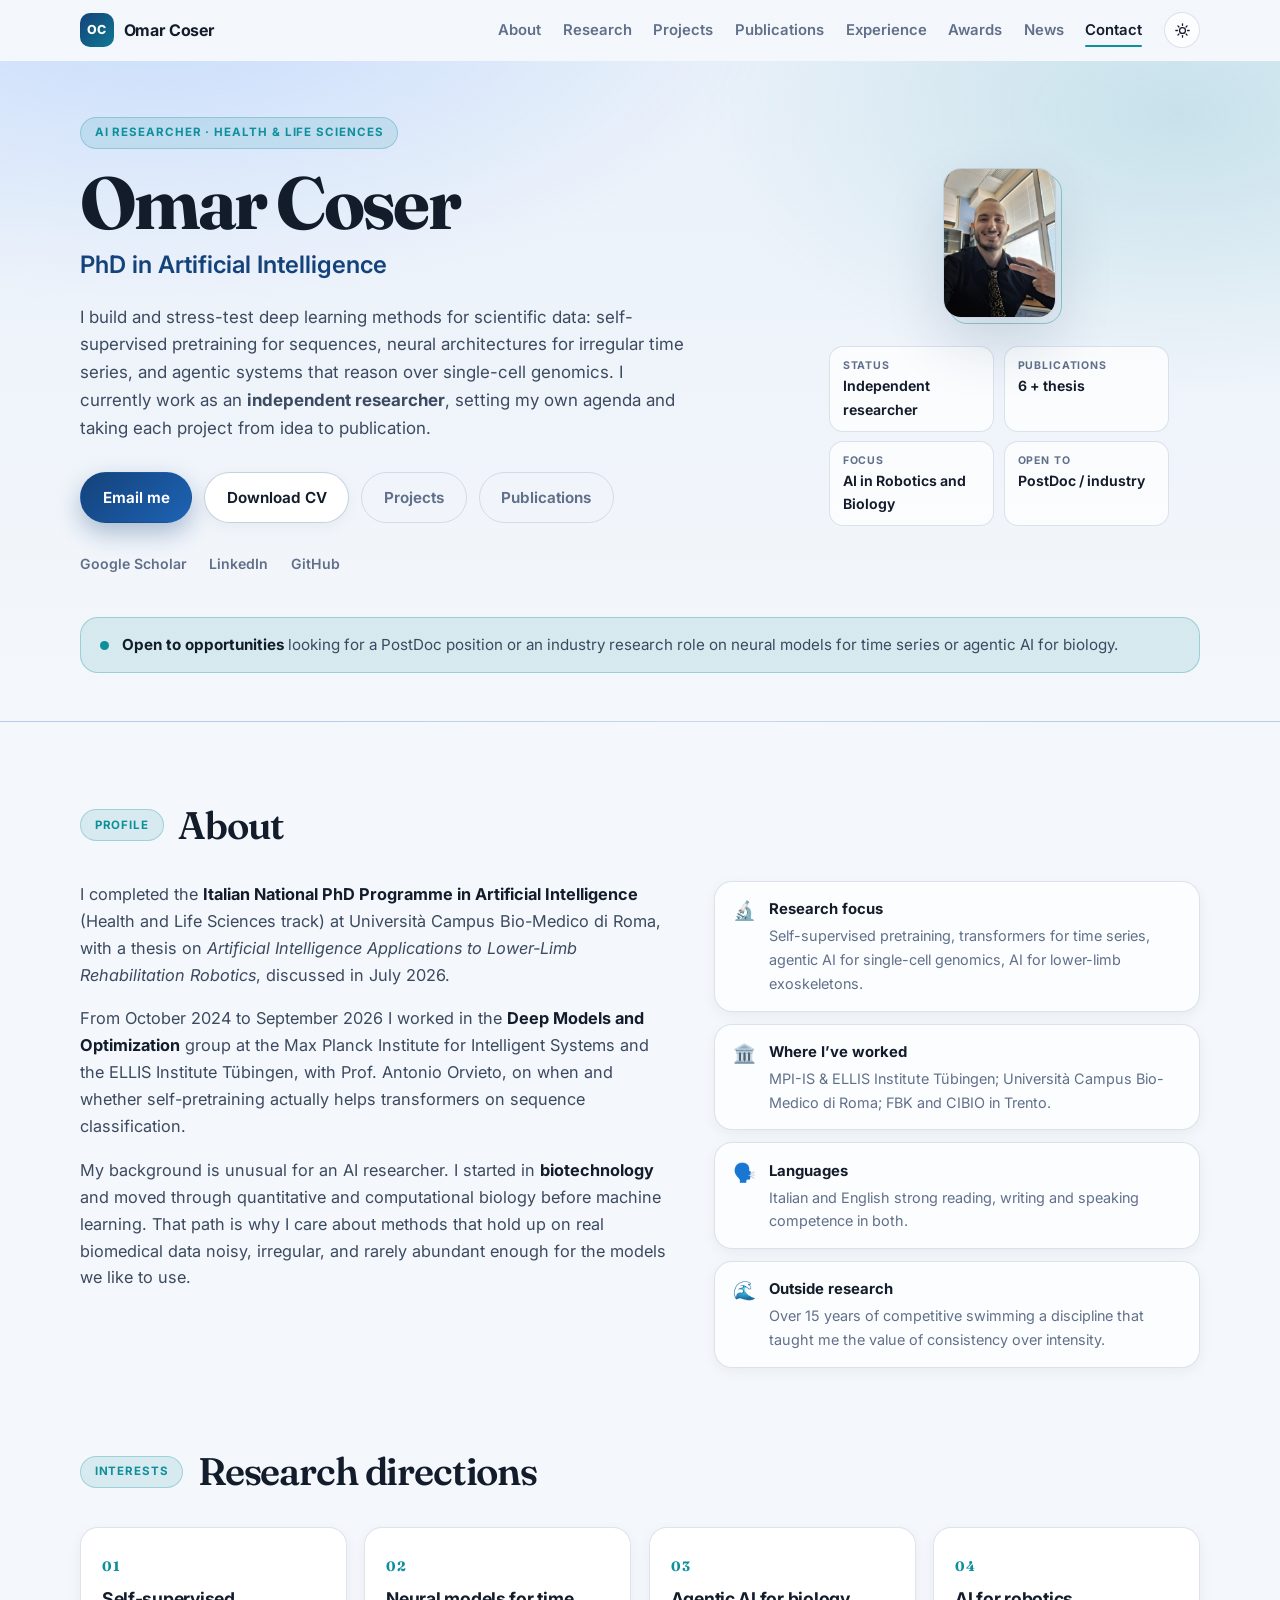
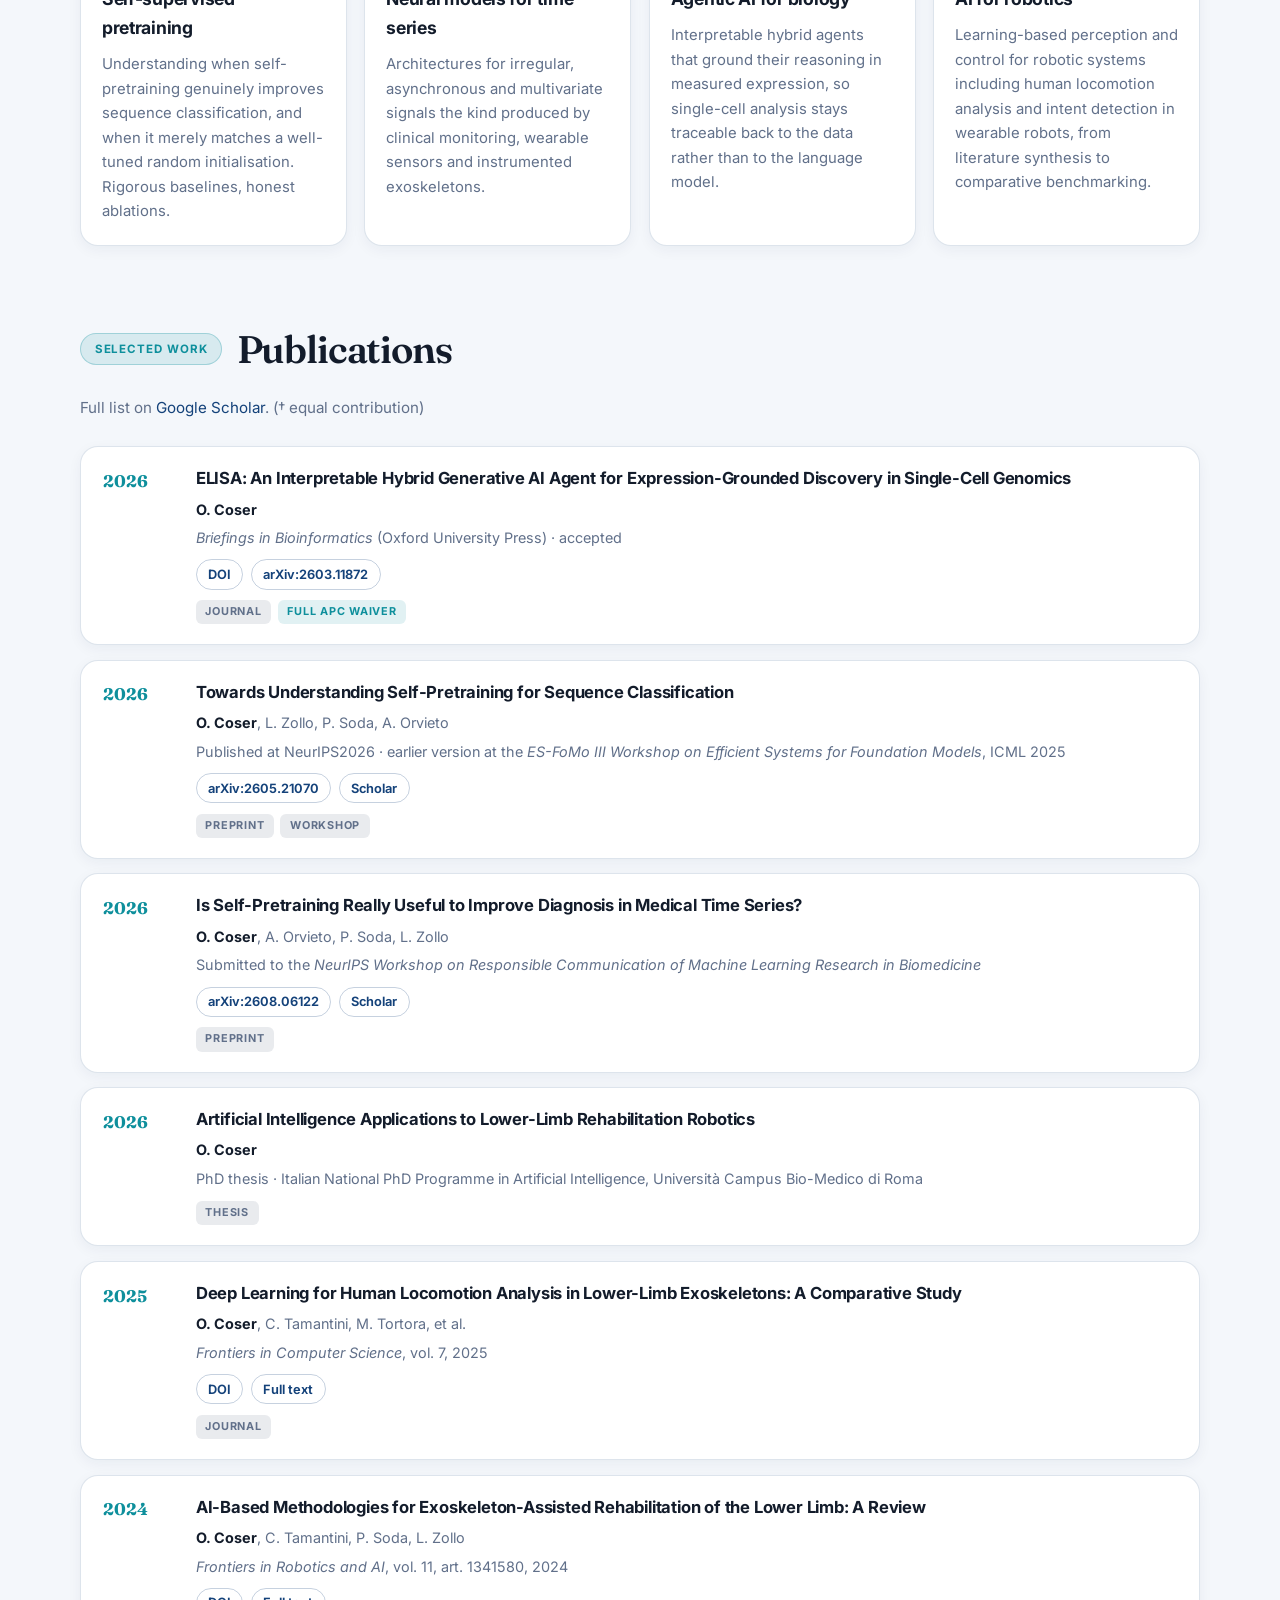
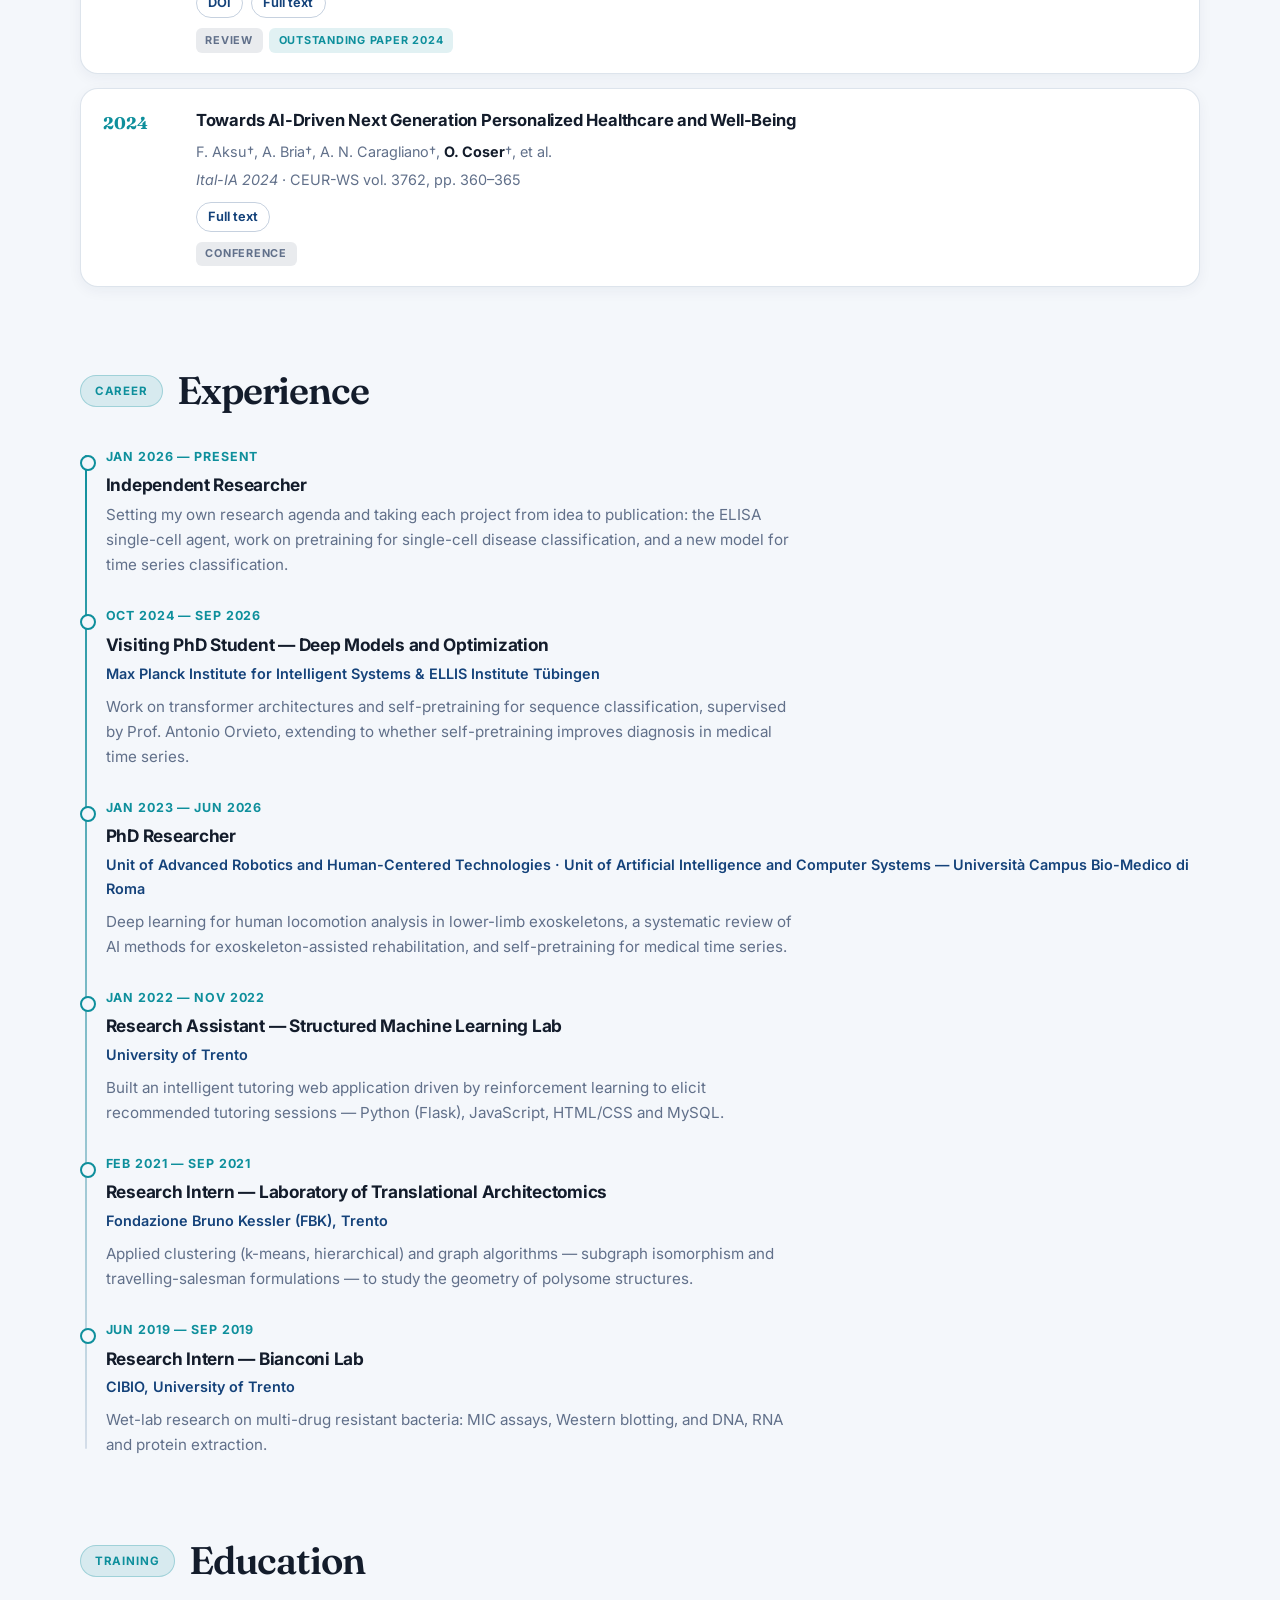
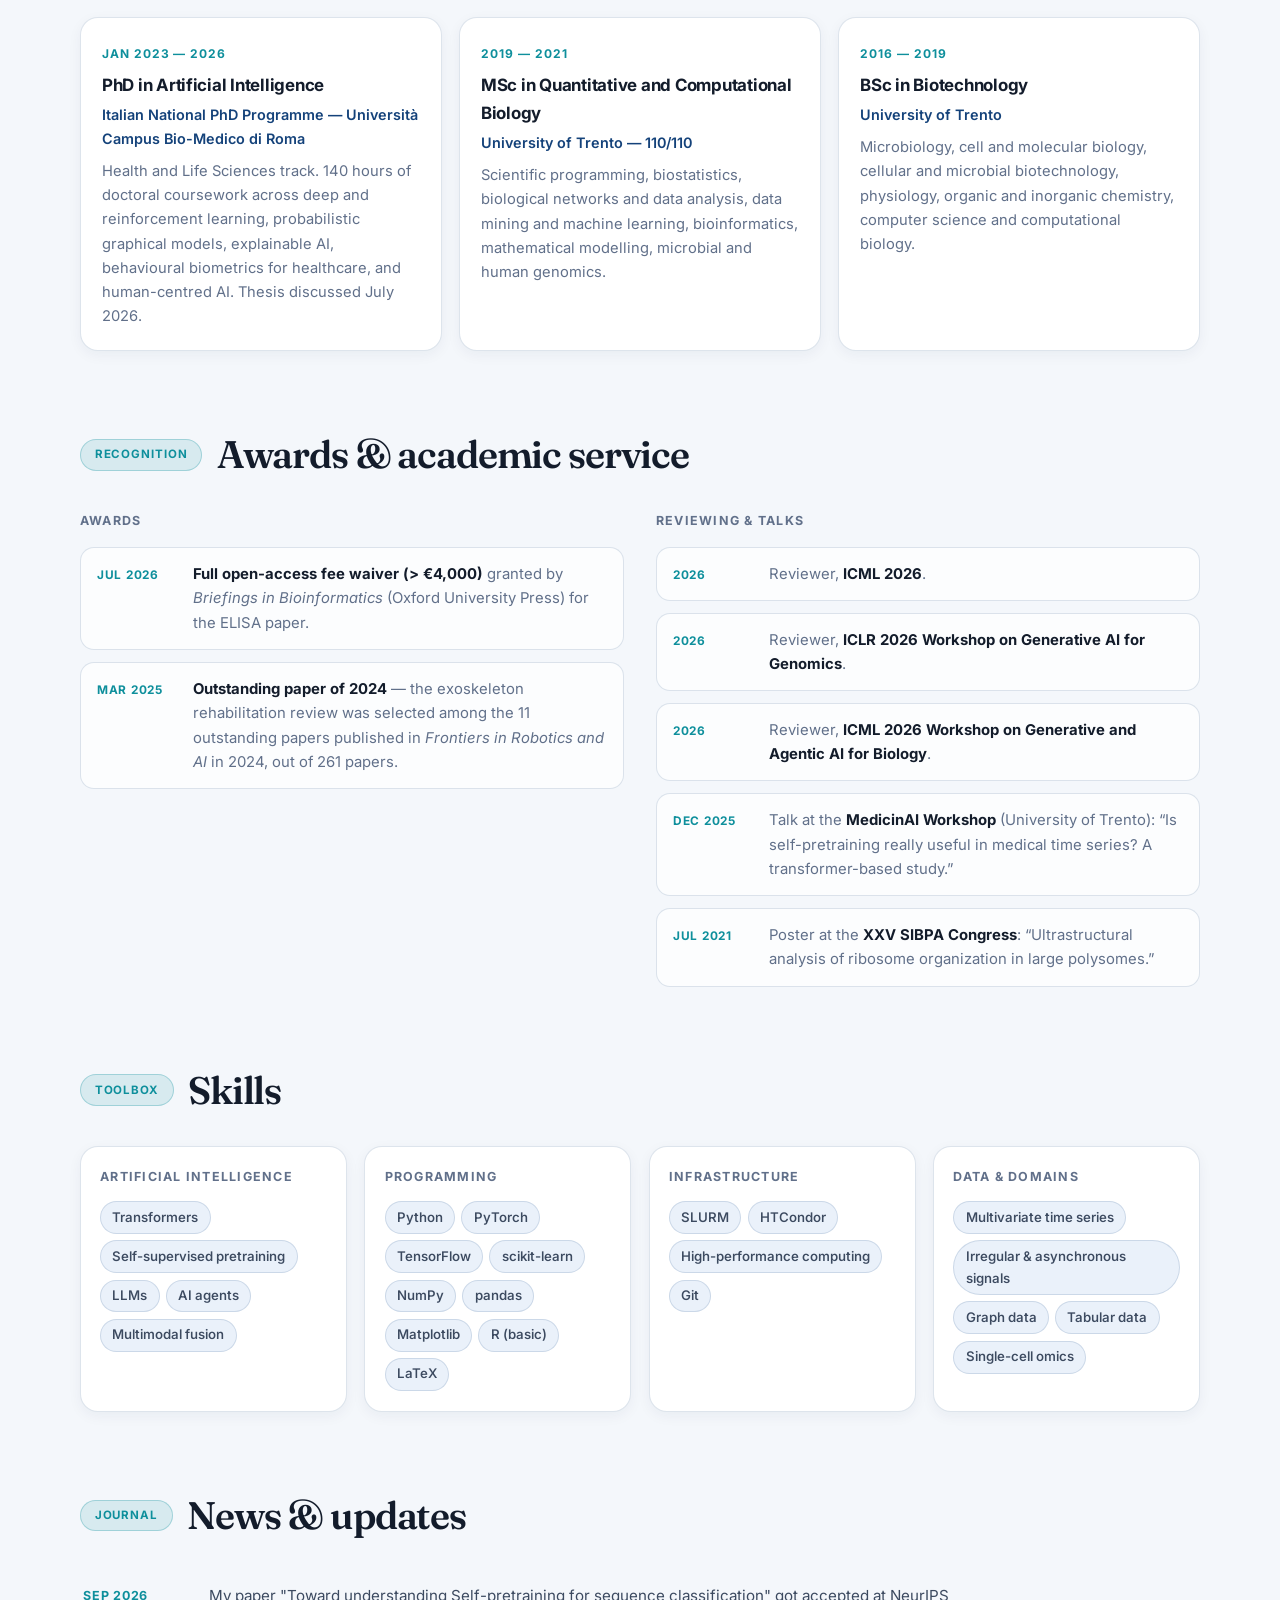
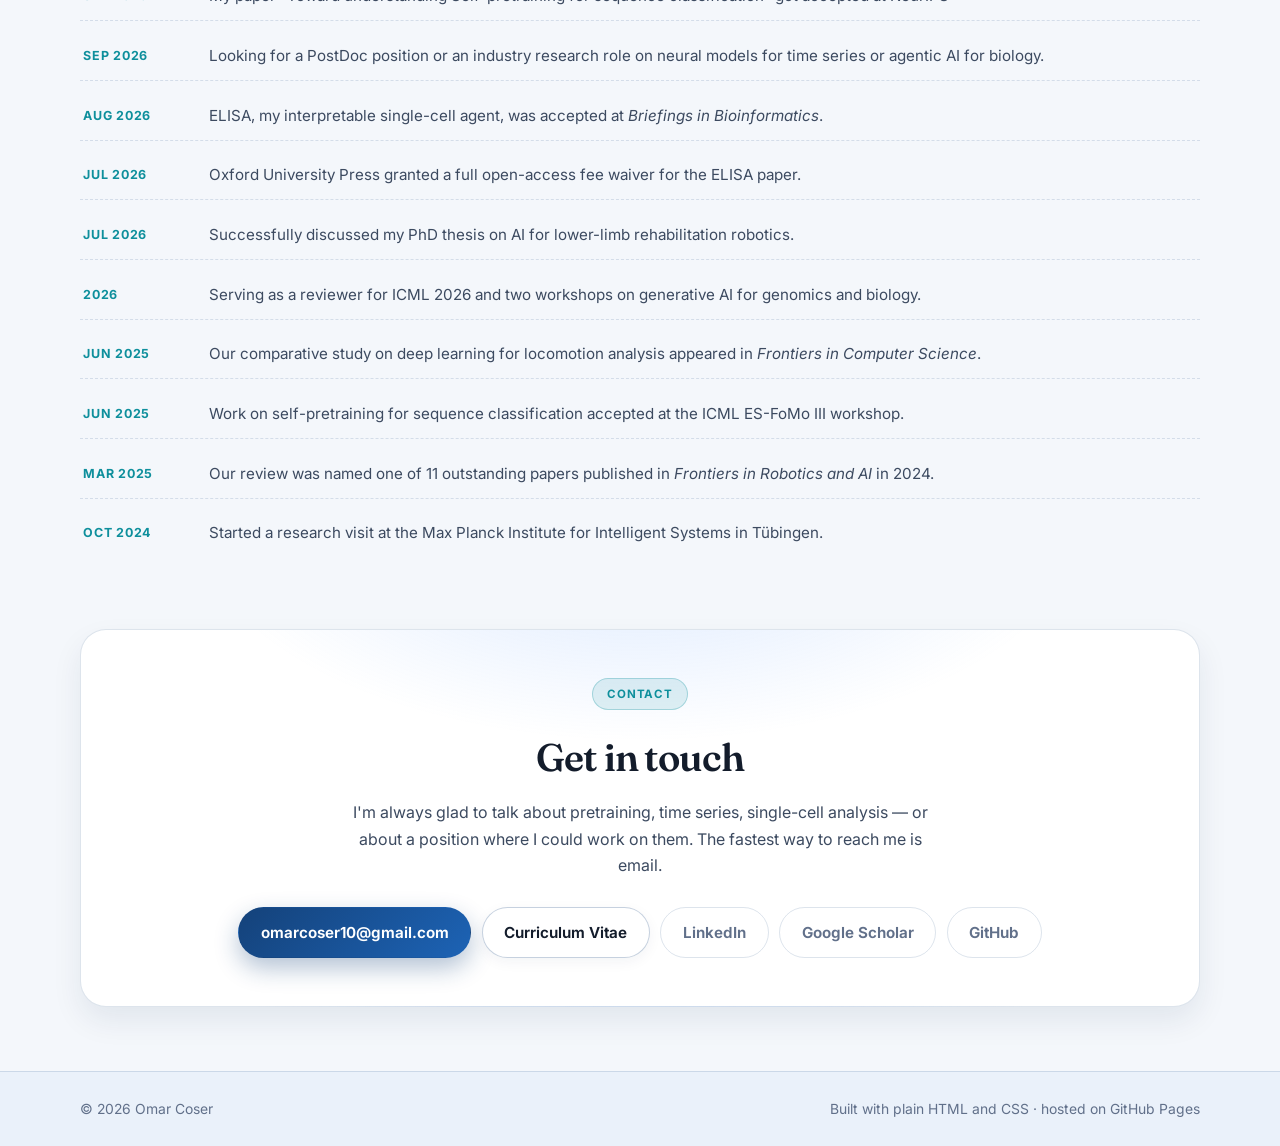
==== commit fea1245e: "Add a Projects page linked from the top nav Four selected projects — ELISA, self-pretraining for seq" ====
--- a/index.html
+++ b/index.html
@@ -75,6 +75,7 @@
         <div class="nav-links" id="nav-links">
           <a href="#about">About</a>
           <a href="#research">Research</a>
+          <a href="projects.html">Projects</a>
           <a href="#publications">Publications</a>
           <a href="#experience">Experience</a>
           <a href="#awards">Awards</a>
@@ -104,6 +105,7 @@
           <div class="hero-actions">
             <a class="btn primary" href="mailto:omarcoser10@gmail.com">Email me</a>
             <a class="btn secondary" href="assets/Omar_Coser_CV.pdf" target="_blank" rel="noopener noreferrer">Download CV</a>
+            <a class="btn ghost" href="projects.html">Projects</a>
             <a class="btn ghost" href="#publications">Publications</a>
           </div>
 
--- a/style.css
+++ b/style.css
@@ -1023,6 +1023,199 @@
 
 .footer-inner p { margin: 0; }
 
+
+/* ------------------------------------------------- subpage hero (projects) --- */
+
+.page-hero {
+  position: relative;
+  overflow: hidden;
+  background:
+    radial-gradient(56rem 26rem at 10% -30%, var(--hero-glow-a), transparent 65%),
+    radial-gradient(44rem 24rem at 90% -10%, var(--hero-glow-b), transparent 62%),
+    linear-gradient(180deg, var(--bg-alt) 0%, var(--bg) 100%);
+  border-bottom: 1px solid var(--border);
+}
+
+.page-hero-inner {
+  padding: 3rem 0 2.6rem;
+}
+
+.page-hero h1 {
+  font-family: var(--font-display);
+  margin: 0.9rem 0 0;
+  font-size: clamp(2.3rem, 5vw, 3.5rem);
+  line-height: 1.05;
+  letter-spacing: -0.035em;
+  font-weight: 700;
+}
+
+.page-hero-lede {
+  max-width: 62ch;
+  margin: 0.9rem 0 0;
+  font-size: 1.04rem;
+  color: var(--text-soft);
+}
+
+.page-hero-meta {
+  display: flex;
+  flex-wrap: wrap;
+  gap: 0.6rem;
+  align-items: center;
+  margin: 1.3rem 0 0;
+  font-size: 0.88rem;
+  font-weight: 600;
+}
+
+.page-hero-meta a {
+  color: var(--muted);
+  border-bottom: 1px solid transparent;
+  padding-bottom: 1px;
+}
+
+.page-hero-meta a:hover {
+  color: var(--text);
+  border-bottom-color: var(--accent);
+}
+
+.page-hero-meta span { color: var(--border-strong); }
+
+/* --------------------------------------------------------------- projects --- */
+
+.project-list {
+  list-style: none;
+  display: grid;
+  gap: 1.3rem;
+  margin: 0;
+  padding: 0;
+}
+
+.project {
+  display: grid;
+  grid-template-columns: minmax(0, 300px) minmax(0, 1fr);
+  gap: 1.9rem;
+  align-items: start;
+  background: var(--panel);
+  border: 1px solid var(--border);
+  border-radius: var(--radius-lg);
+  padding: 1.6rem 1.7rem;
+  box-shadow: var(--shadow-sm);
+  scroll-margin-top: 96px;
+  transition: transform 0.2s ease, box-shadow 0.2s ease, border-color 0.2s ease;
+}
+
+.project:hover {
+  transform: translateY(-3px);
+  border-color: var(--border-strong);
+  box-shadow: var(--shadow-md);
+}
+
+.project-figure {
+  border: 1px solid var(--border);
+  border-radius: var(--radius);
+  background: var(--bg-alt);
+  padding: 0.6rem;
+  overflow: hidden;
+}
+
+.project-figure svg {
+  display: block;
+  width: 100%;
+  height: auto;
+}
+
+/* Shared vocabulary for the small schematic figures next to each project. */
+.fig-dots-a circle { fill: var(--primary); opacity: 0.85; }
+.fig-dots-b circle { fill: var(--accent); opacity: 0.85; }
+.fig-dots-c circle { fill: var(--muted); opacity: 0.7; }
+
+.fig-axis {
+  fill: none;
+  stroke: var(--border-strong);
+  stroke-width: 1.6;
+  stroke-linecap: round;
+}
+
+.fig-curve-a {
+  fill: none;
+  stroke: var(--primary);
+  stroke-width: 2.6;
+  stroke-linecap: round;
+}
+
+.fig-curve-b {
+  fill: none;
+  stroke: var(--accent);
+  stroke-width: 2.2;
+  stroke-linecap: round;
+}
+
+.fig-line {
+  fill: none;
+  stroke: var(--border-strong);
+  stroke-width: 1.6;
+}
+
+.fig-line-dashed {
+  fill: none;
+  stroke: var(--accent);
+  stroke-width: 1.6;
+  stroke-dasharray: 5 5;
+  opacity: 0.75;
+}
+
+.fig-chip {
+  fill: var(--accent-soft);
+  stroke: color-mix(in srgb, var(--accent) 45%, transparent);
+  stroke-width: 1.2;
+}
+
+.fig-band {
+  fill: color-mix(in srgb, var(--primary) 9%, transparent);
+  stroke: none;
+}
+
+.project-index {
+  font-family: var(--font-display);
+  font-size: 0.85rem;
+  font-weight: 700;
+  letter-spacing: 0.08em;
+  color: var(--accent);
+}
+
+.project-body h2 {
+  font-family: var(--font-display);
+  margin: 0.35rem 0 0.5rem;
+  font-size: clamp(1.25rem, 2.2vw, 1.6rem);
+  line-height: 1.22;
+  letter-spacing: -0.025em;
+  font-weight: 600;
+}
+
+.project-meta {
+  margin: 0 0 0.85rem;
+  font-size: 0.88rem;
+  font-weight: 600;
+  color: var(--primary);
+}
+
+.project-body > p {
+  margin: 0 0 0.9rem;
+  max-width: 72ch;
+  color: var(--text-soft);
+  font-size: 0.99rem;
+}
+
+.project-body > p:last-child { margin-bottom: 0; }
+
+@media (max-width: 860px) {
+  .project {
+    grid-template-columns: 1fr;
+    gap: 1.2rem;
+    padding: 1.3rem 1.2rem;
+  }
+
+  .project-figure { max-width: 420px; }
+}
 /* ------------------------------------------------------------ responsive --- */
 
 @media (max-width: 960px) {
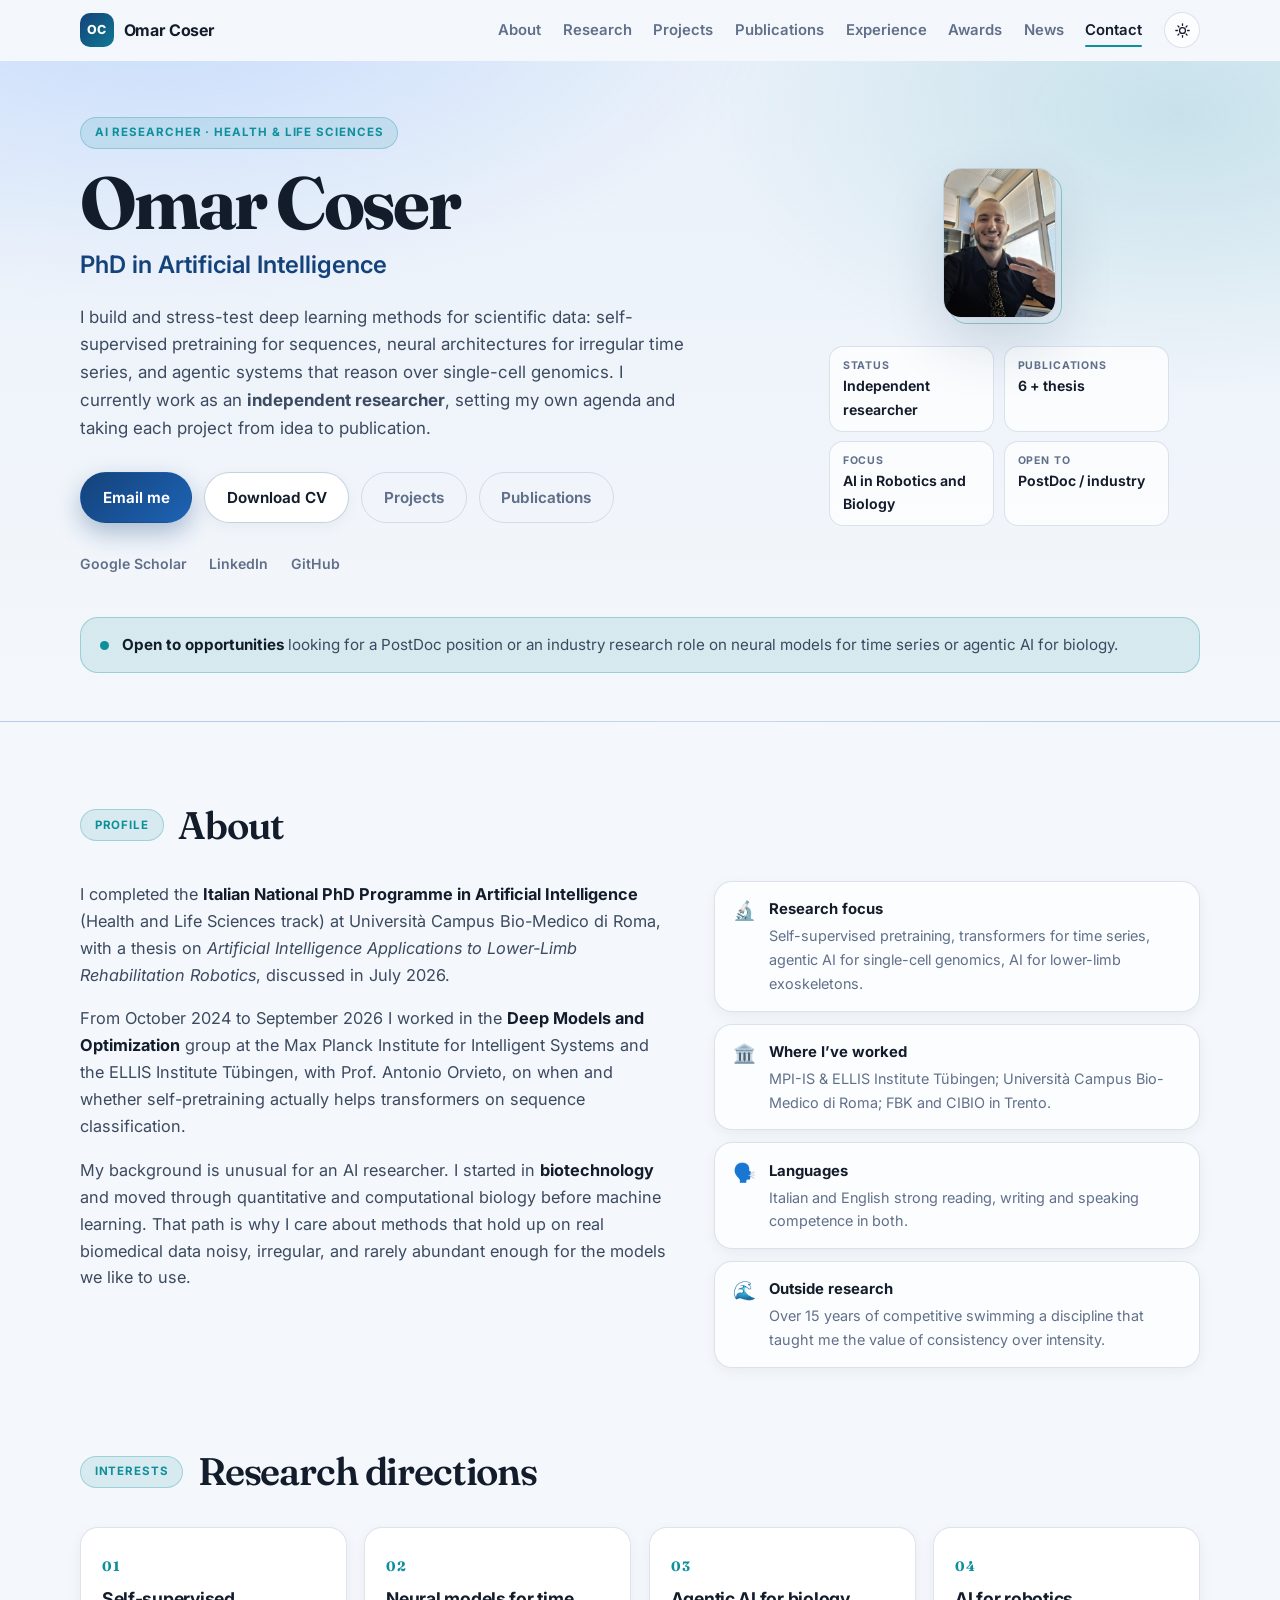
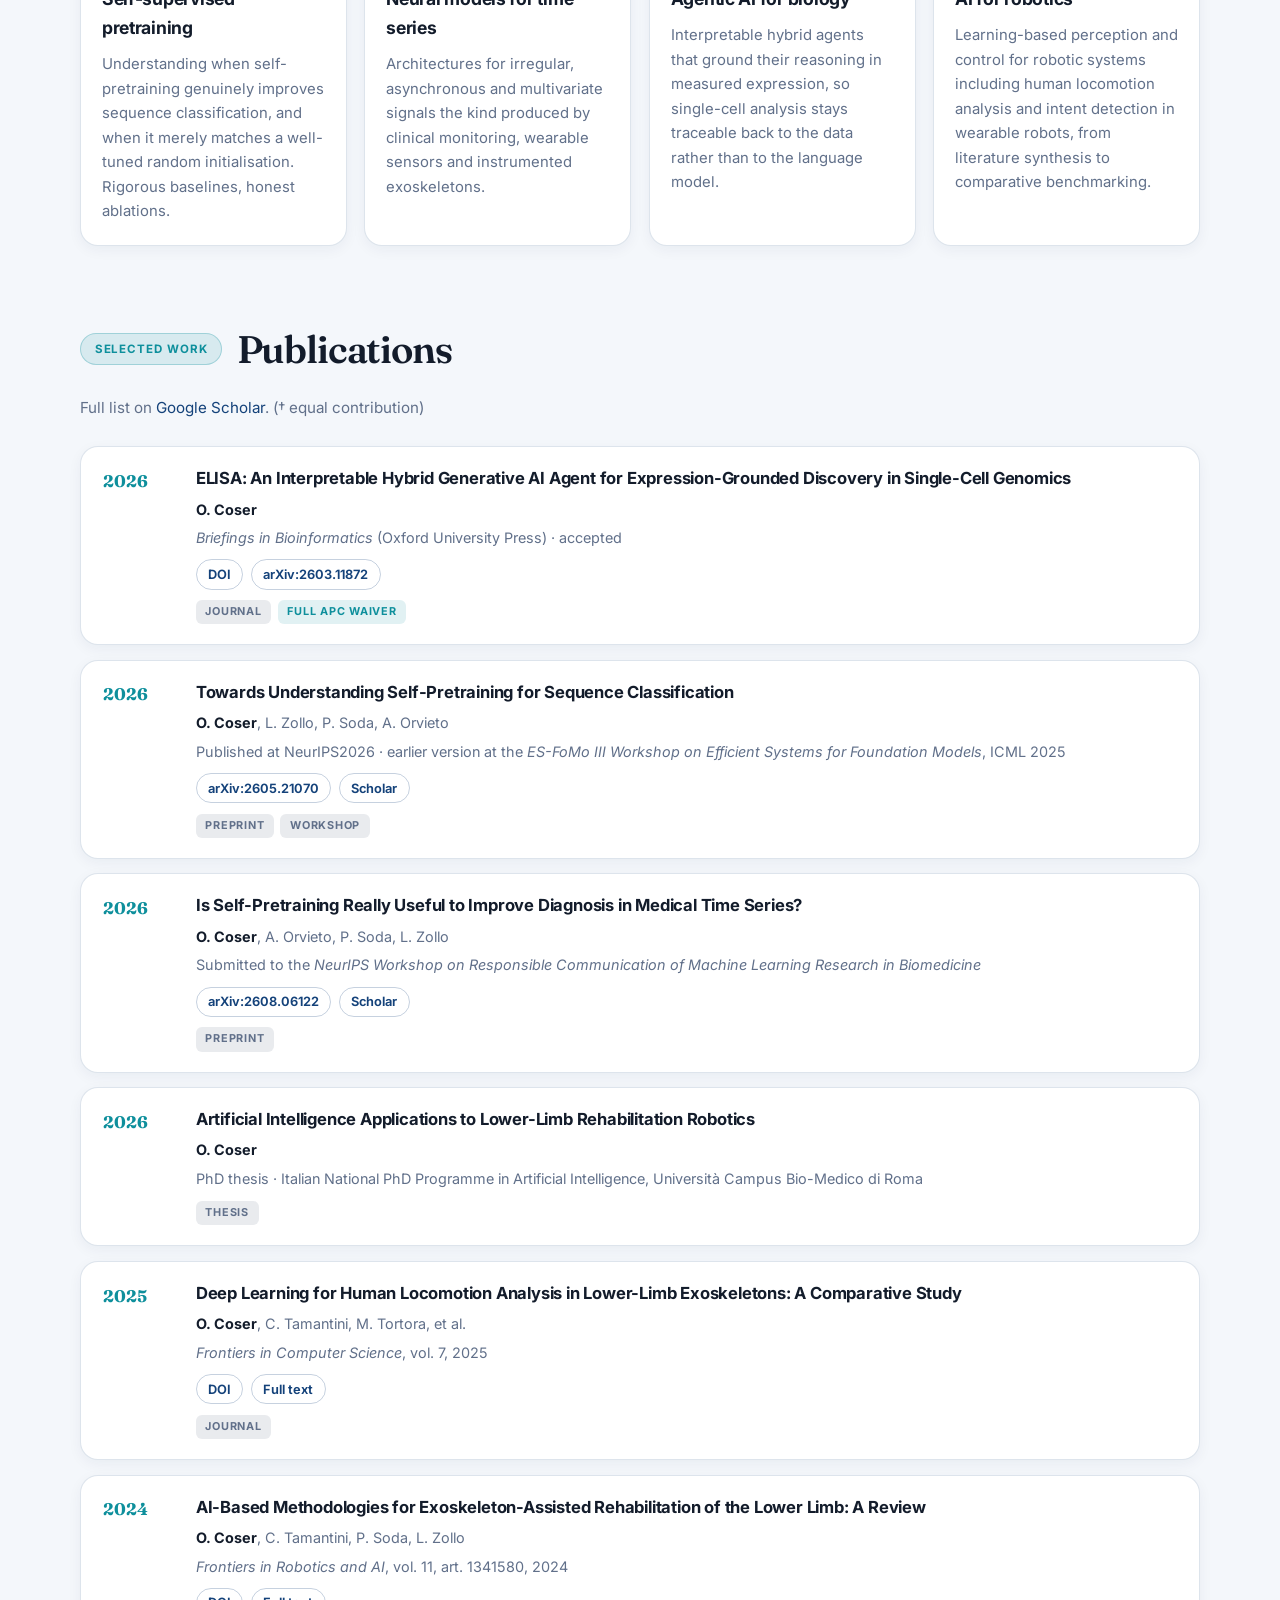
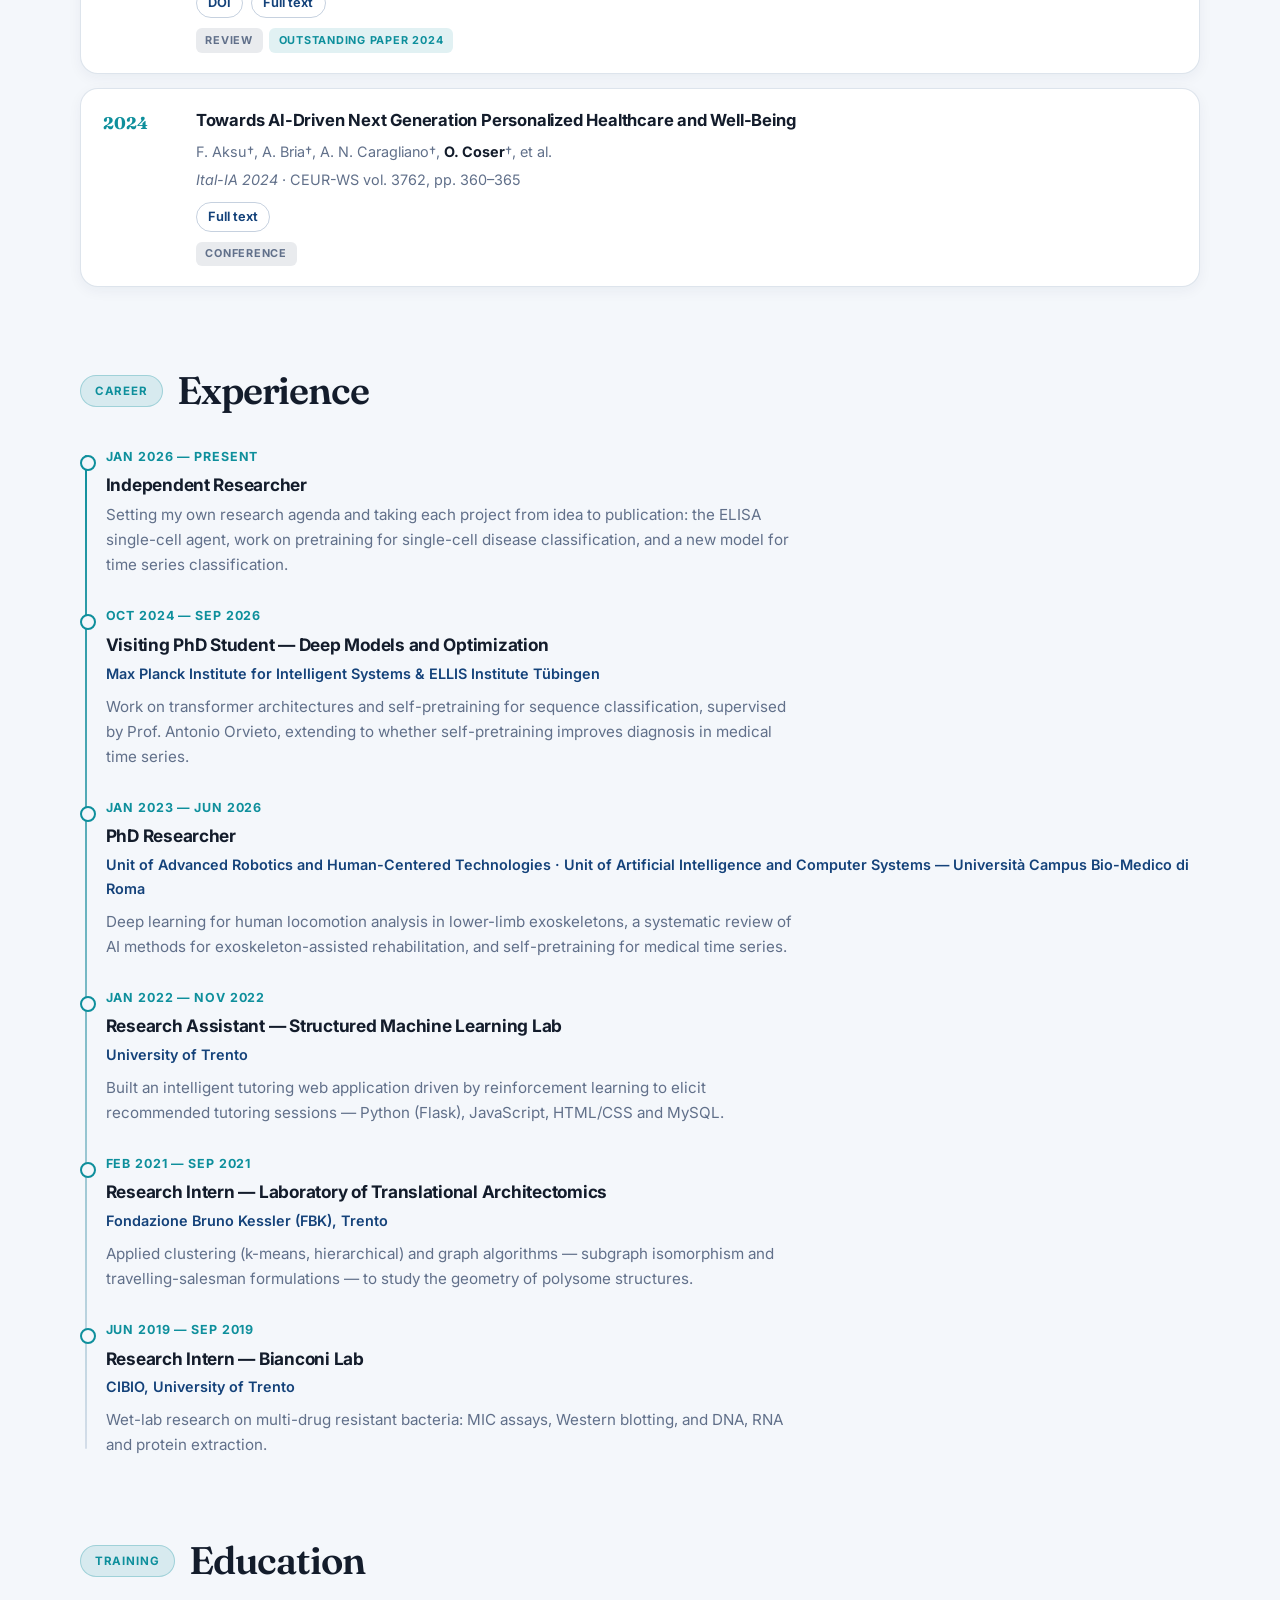
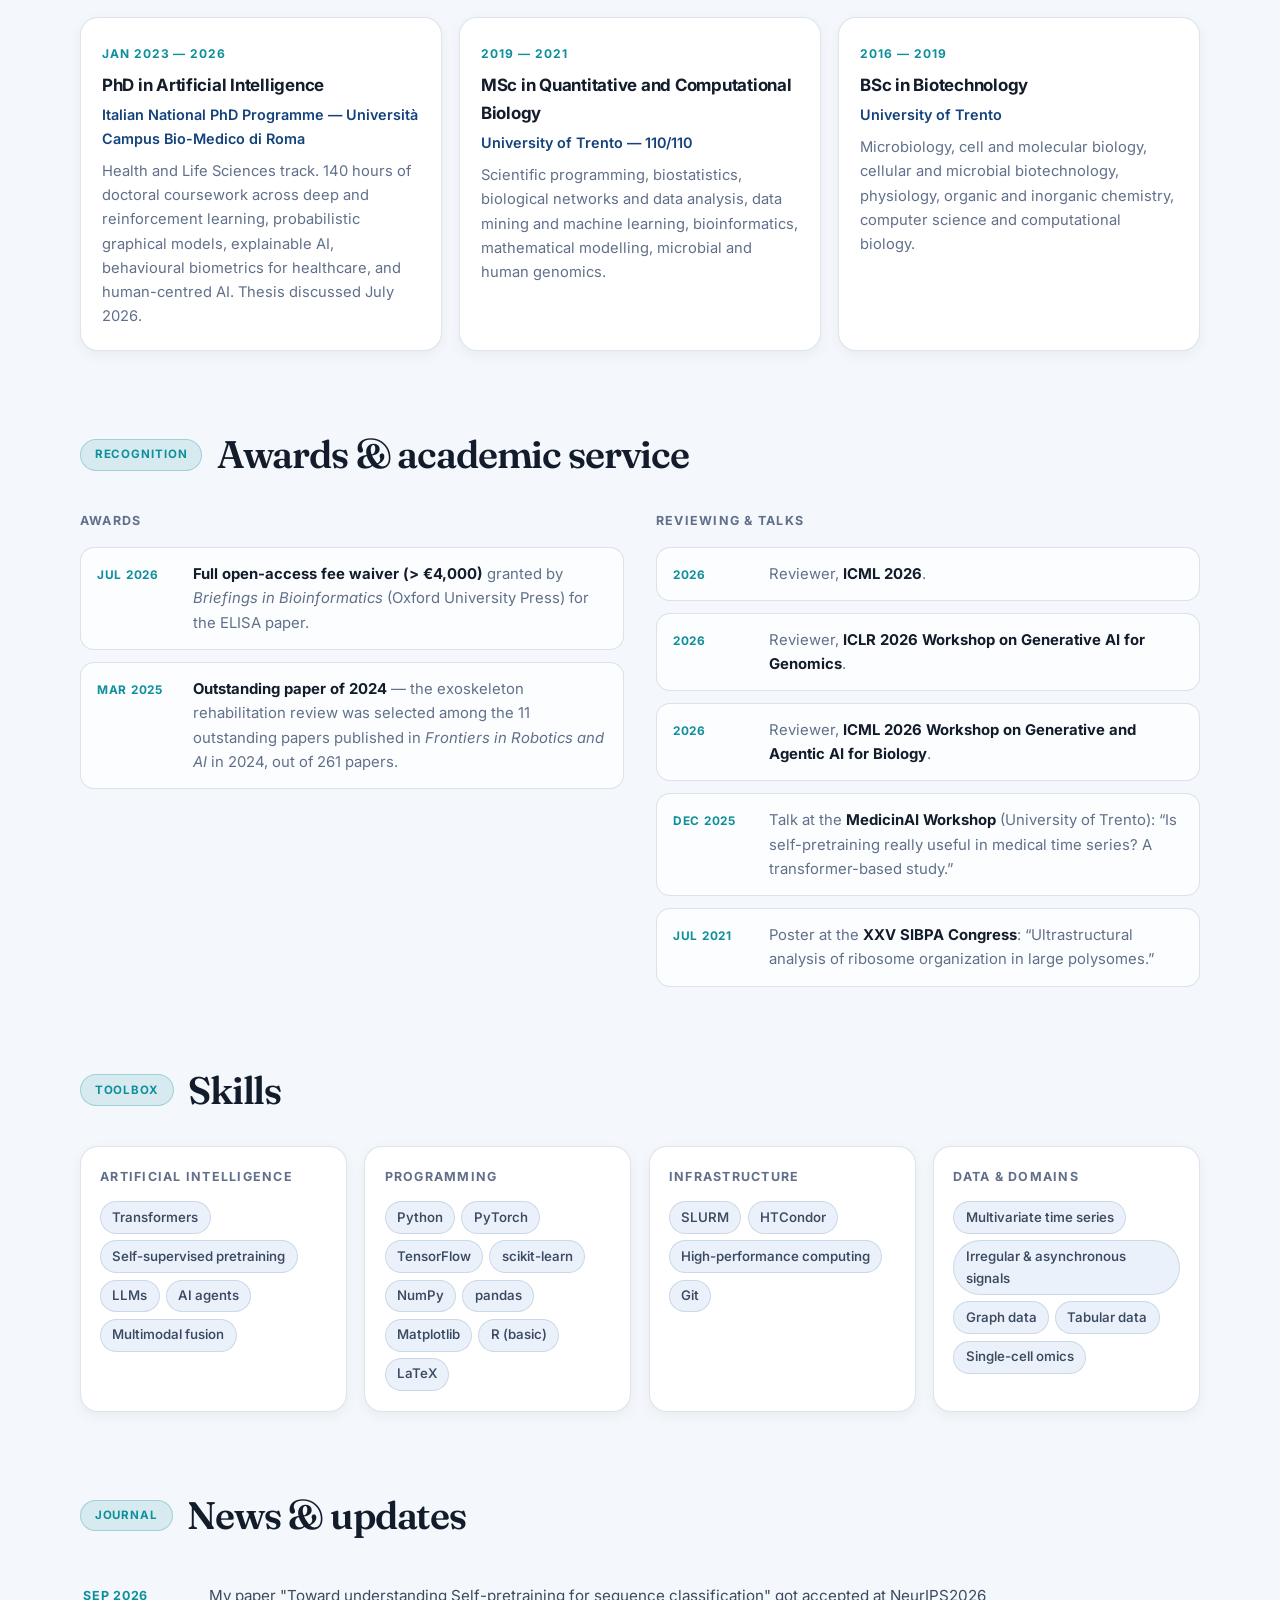
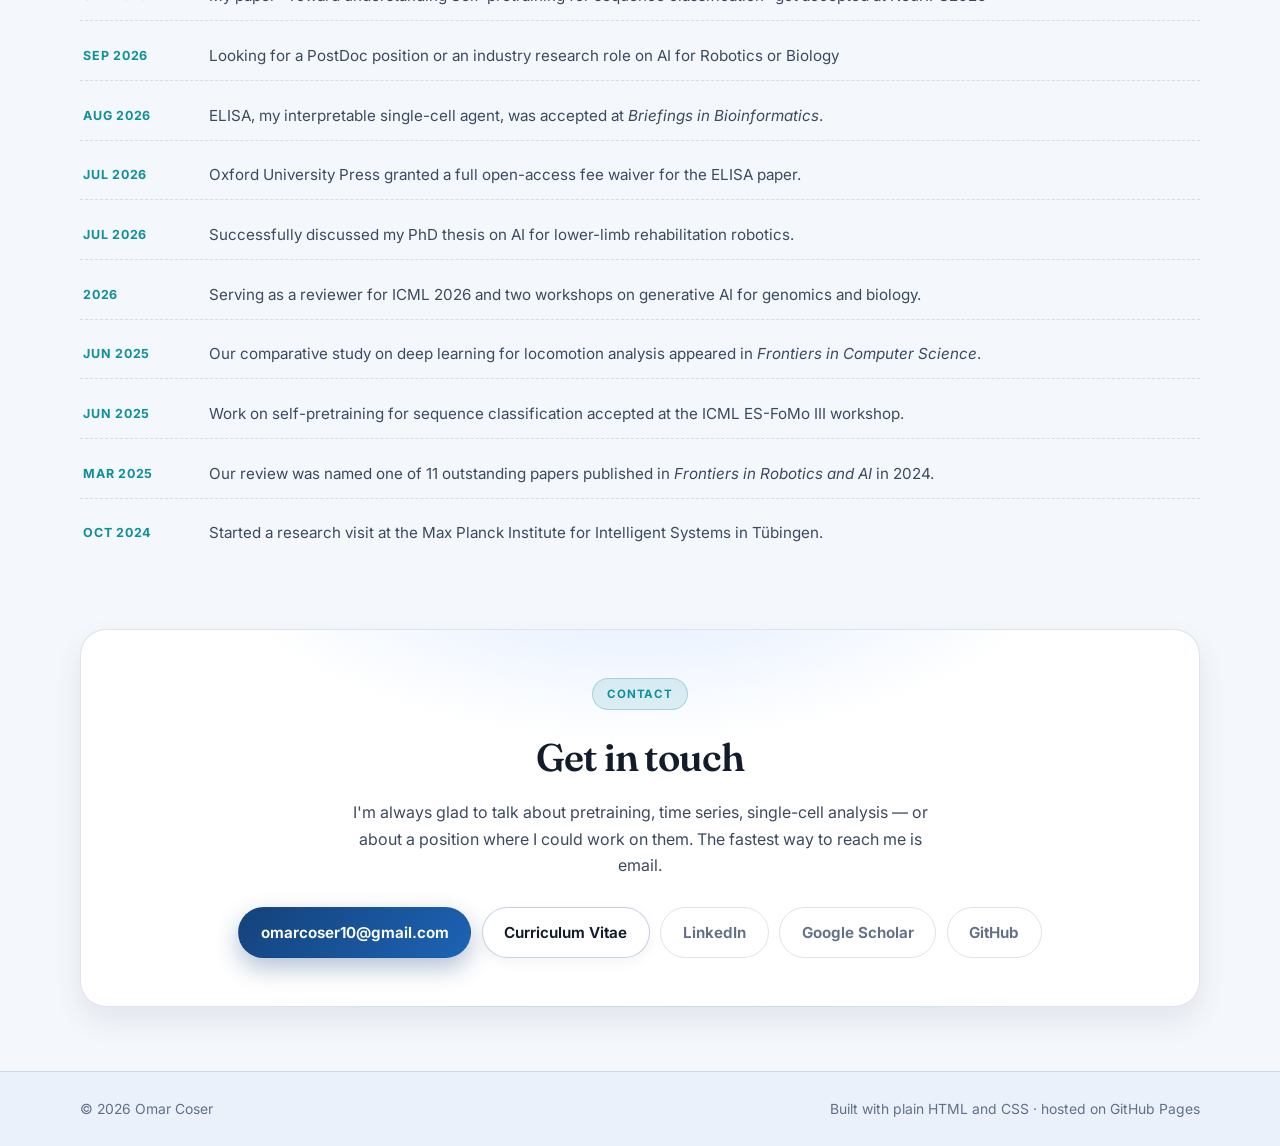
==== commit 13bcf550: "Update index.html" ====
--- a/index.html
+++ b/index.html
@@ -494,8 +494,8 @@
       </div>
 
       <ul class="news-list">
-        <li><span>Sep 2026</span><p>My paper "Toward understanding Self-pretraining for sequence classification" got accepted at NeurIPS</p></li>
-        <li><span>Sep 2026</span><p>Looking for a PostDoc position or an industry research role on neural models for time series or agentic AI for biology.</p></li>
+        <li><span>Sep 2026</span><p>My paper "Toward understanding Self-pretraining for sequence classification" got accepted at NeurIPS2026</p></li>
+        <li><span>Sep 2026</span><p>Looking for a PostDoc position or an industry research role on AI for Robotics or Biology</p></li>
         <li><span>Aug 2026</span><p>ELISA, my interpretable single-cell agent, was accepted at <em>Briefings in Bioinformatics</em>.</p></li>
         <li><span>Jul 2026</span><p>Oxford University Press granted a full open-access fee waiver for the ELISA paper.</p></li>
         <li><span>Jul 2026</span><p>Successfully discussed my PhD thesis on AI for lower-limb rehabilitation robotics.</p></li>
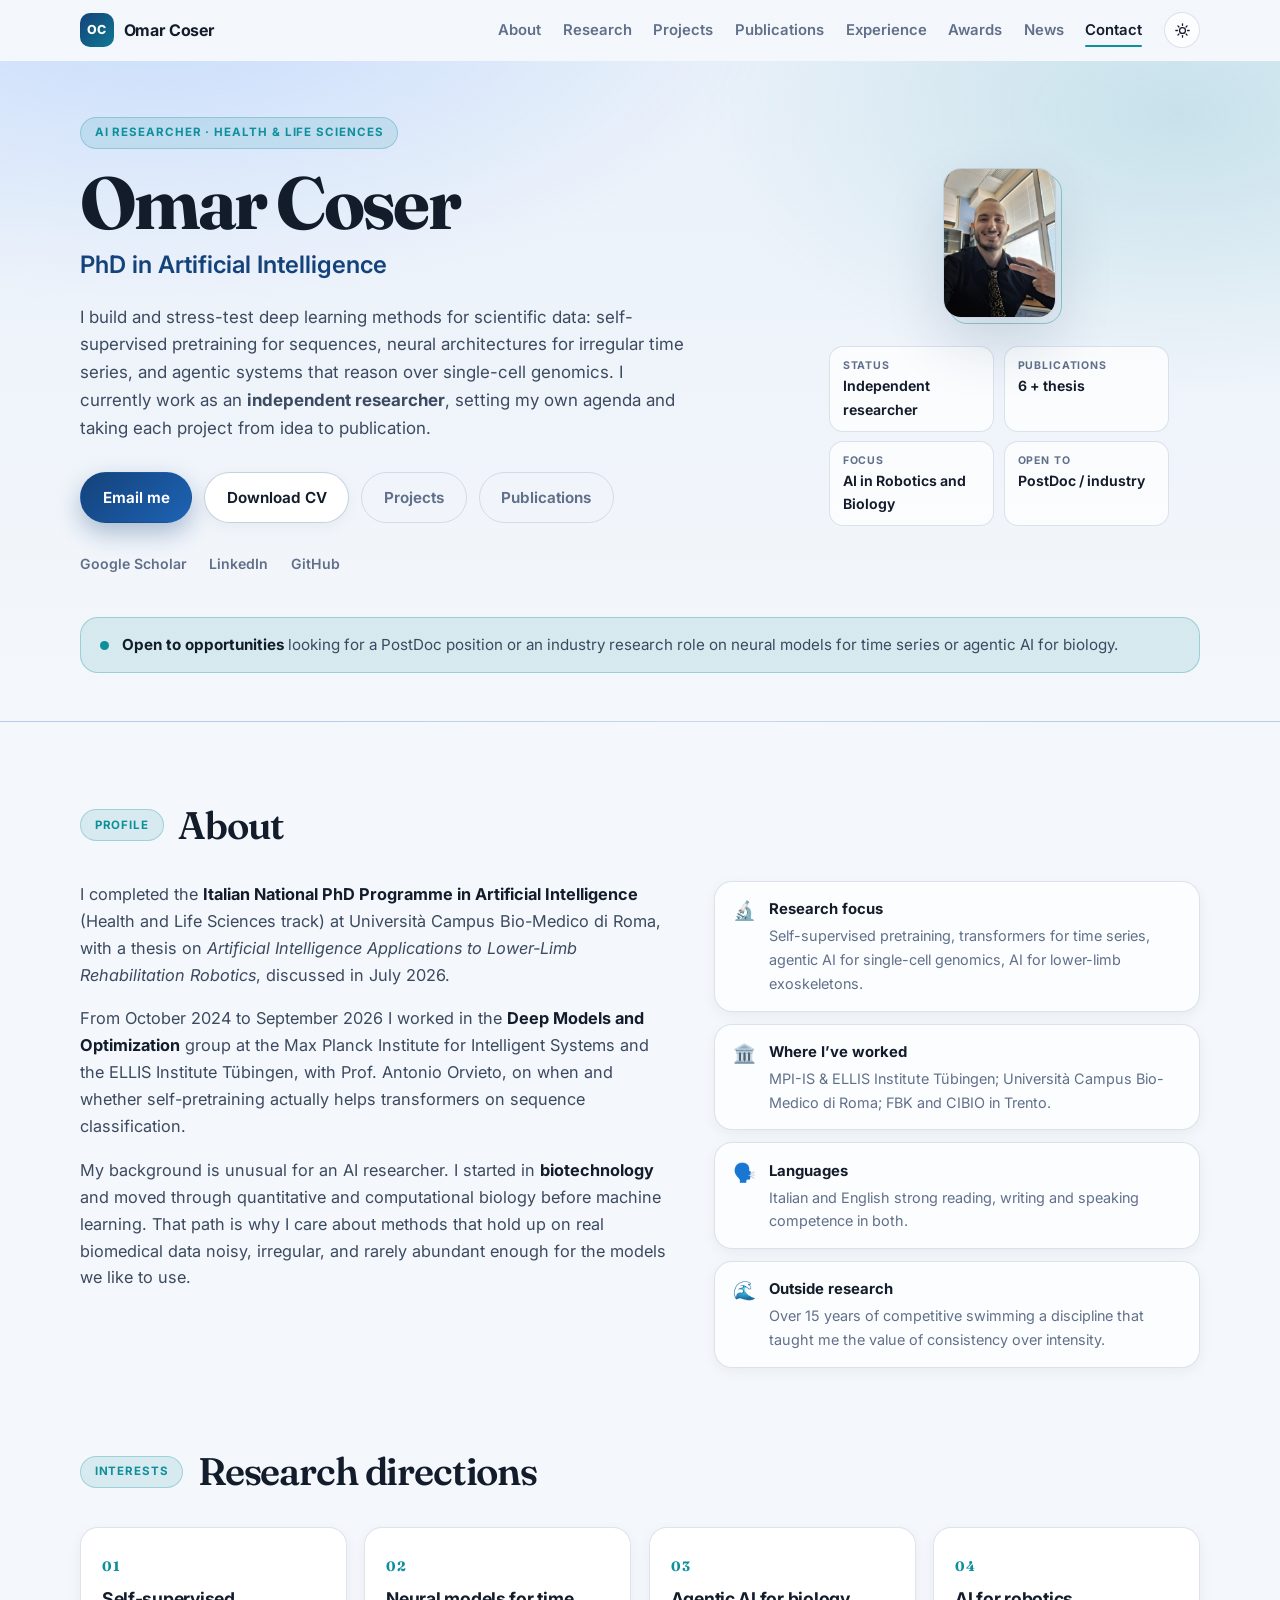
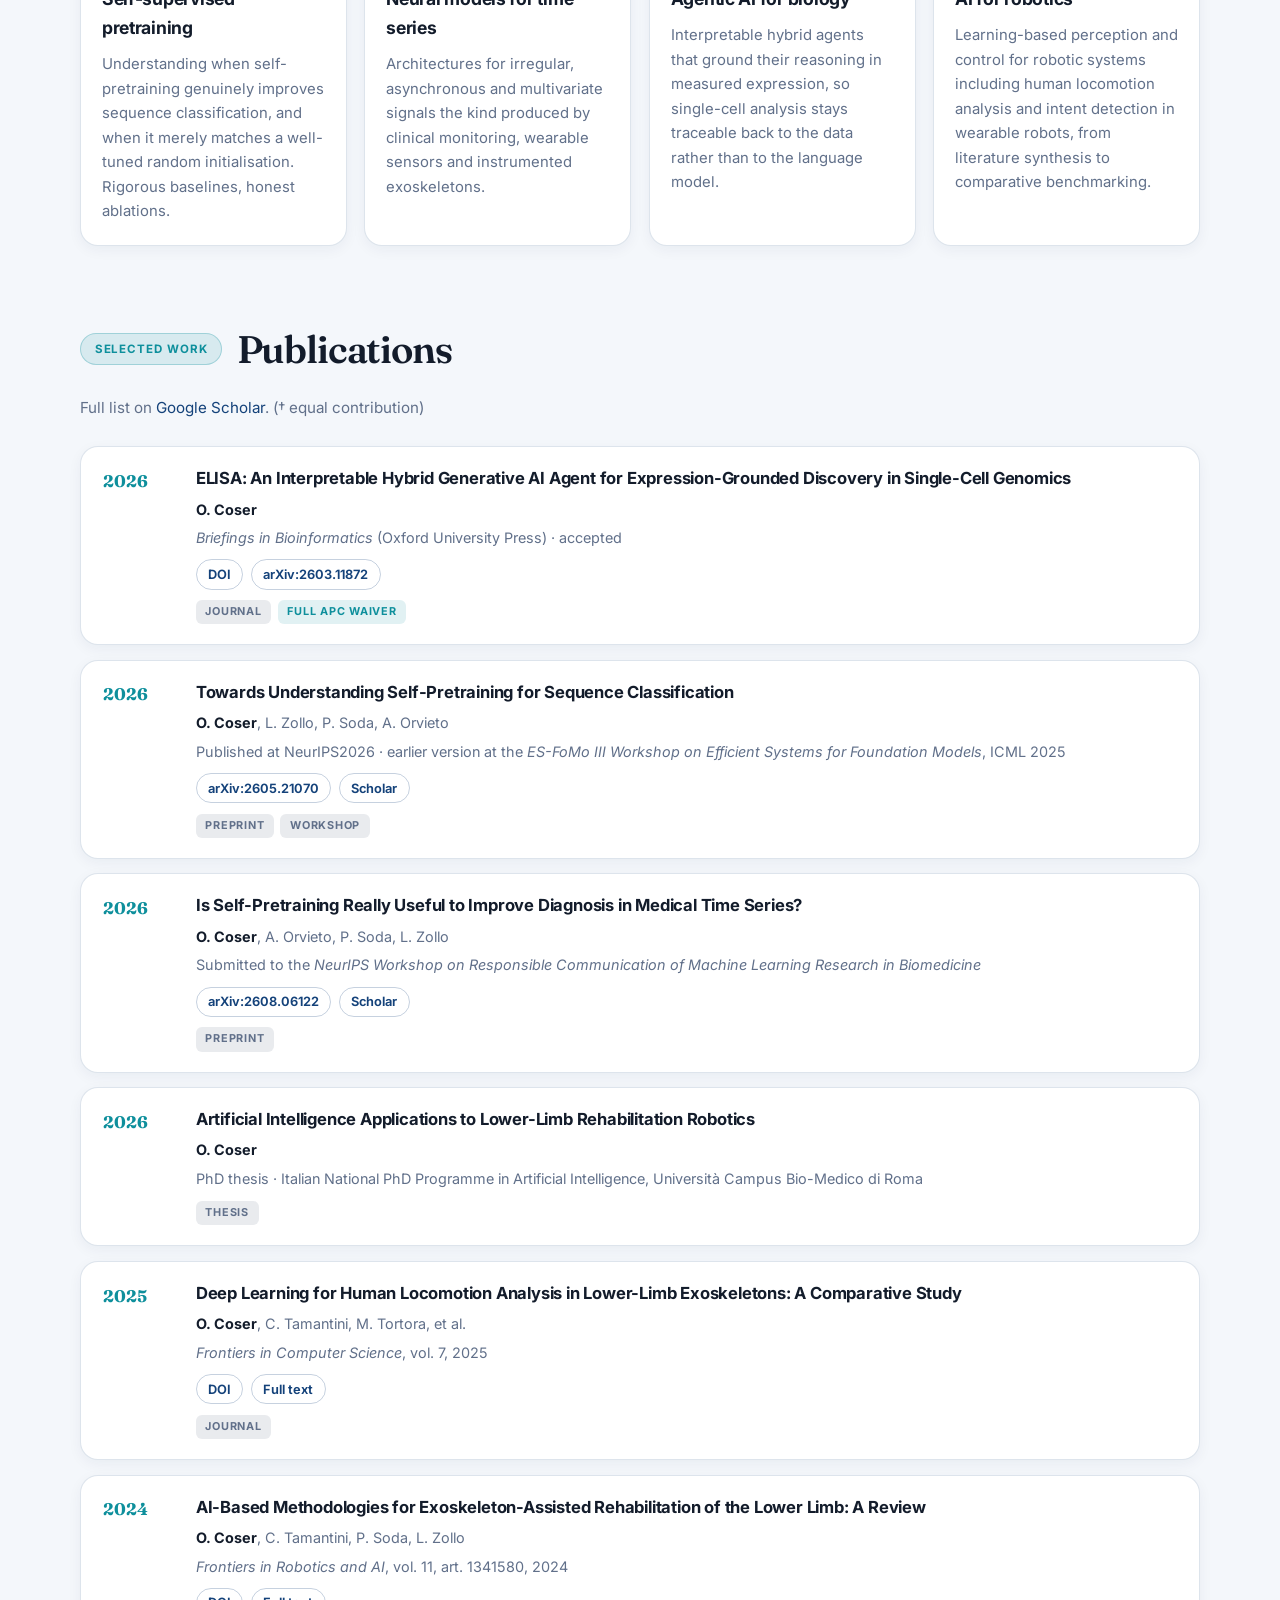
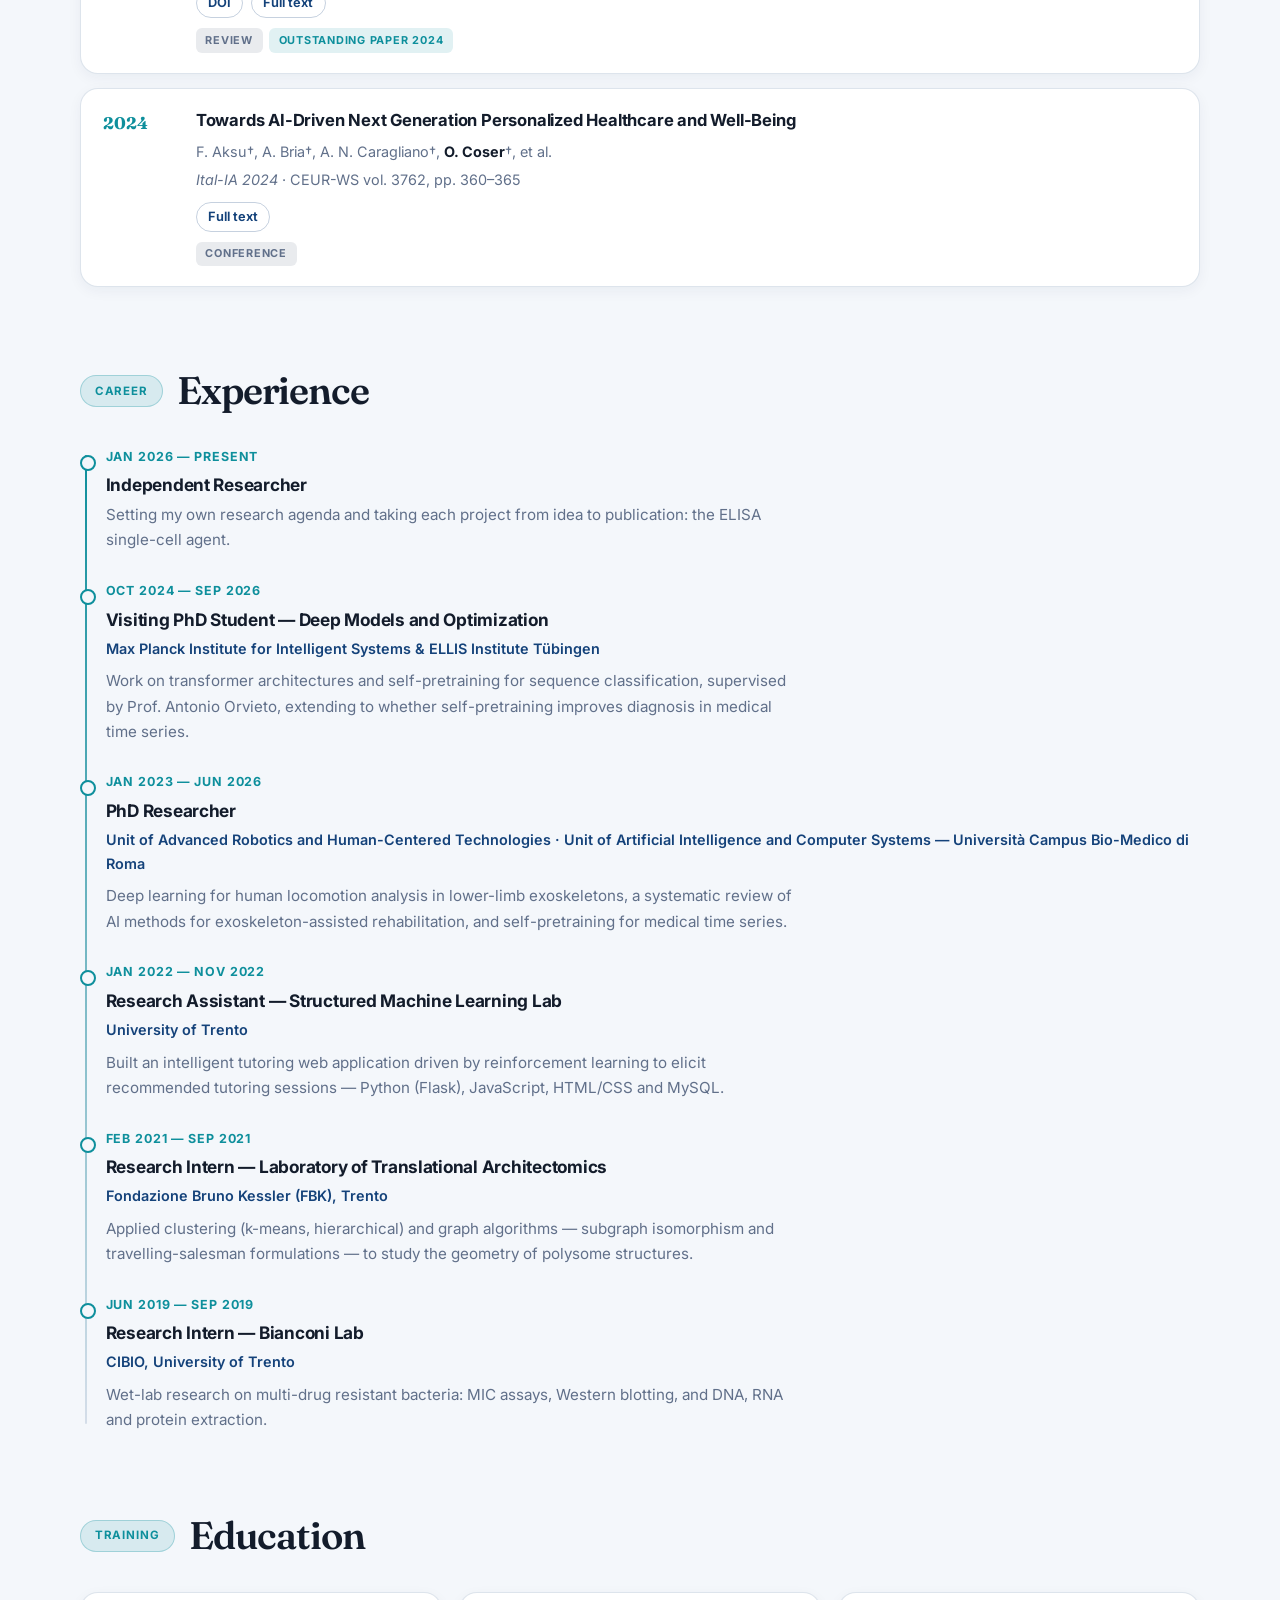
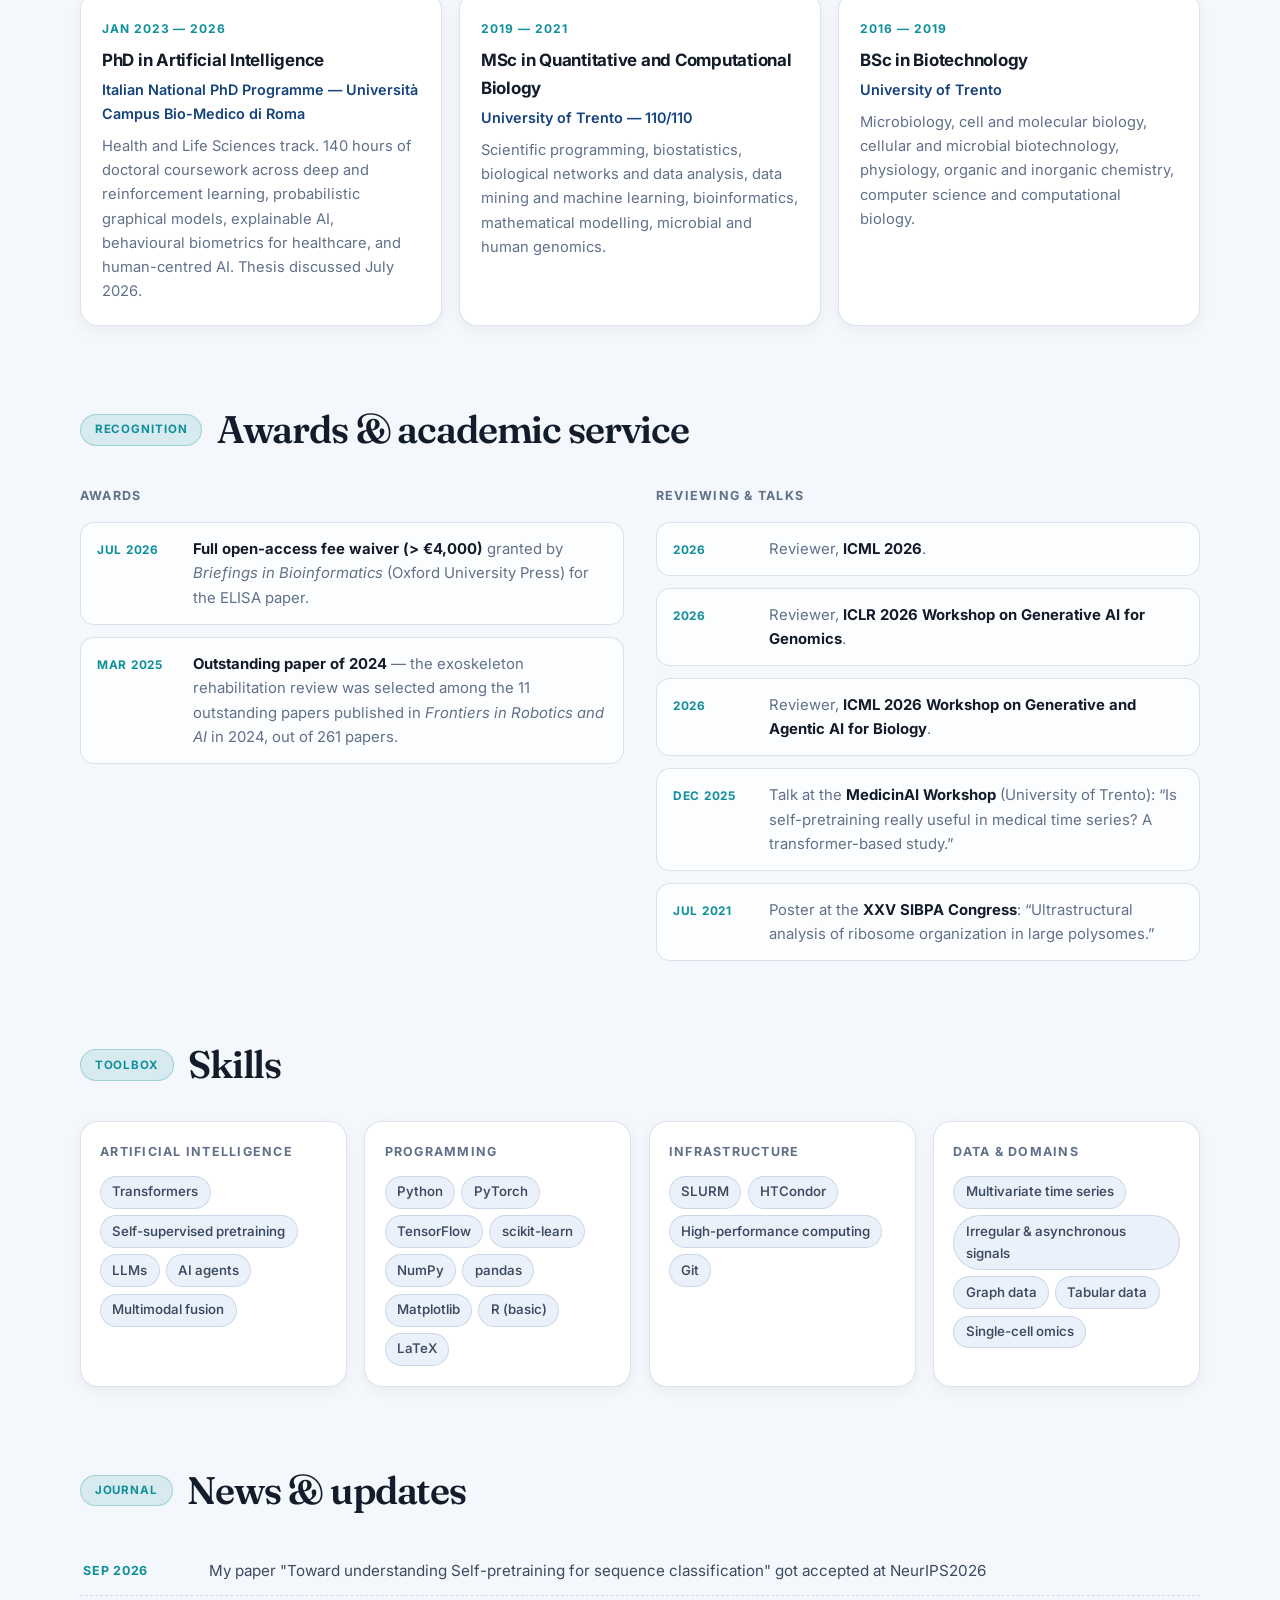
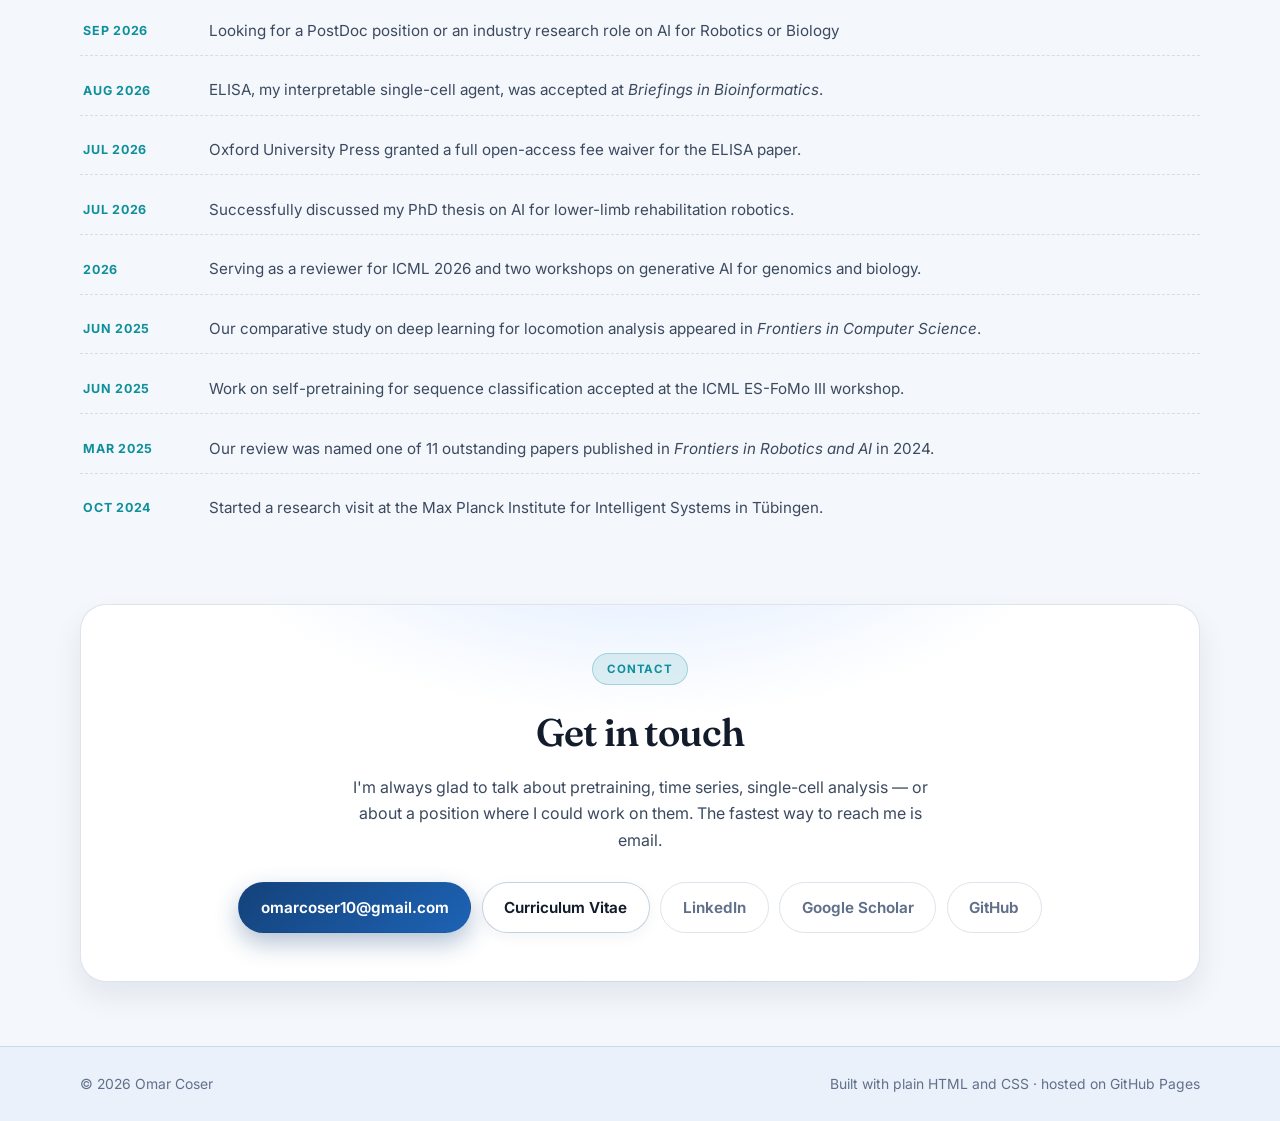
==== commit f5c616d9: "Update research description in index.html Removed specific project details from the research descrip" ====
--- a/index.html
+++ b/index.html
@@ -328,8 +328,7 @@
           <div class="tl-body">
             <h3>Independent Researcher</h3>
             <p>Setting my own research agenda and taking each project from idea to publication: the ELISA
-               single-cell agent, work on pretraining for single-cell disease classification, and a new model
-               for time series classification.</p>
+               single-cell agent.</p>
           </div>
         </li>
         <li>
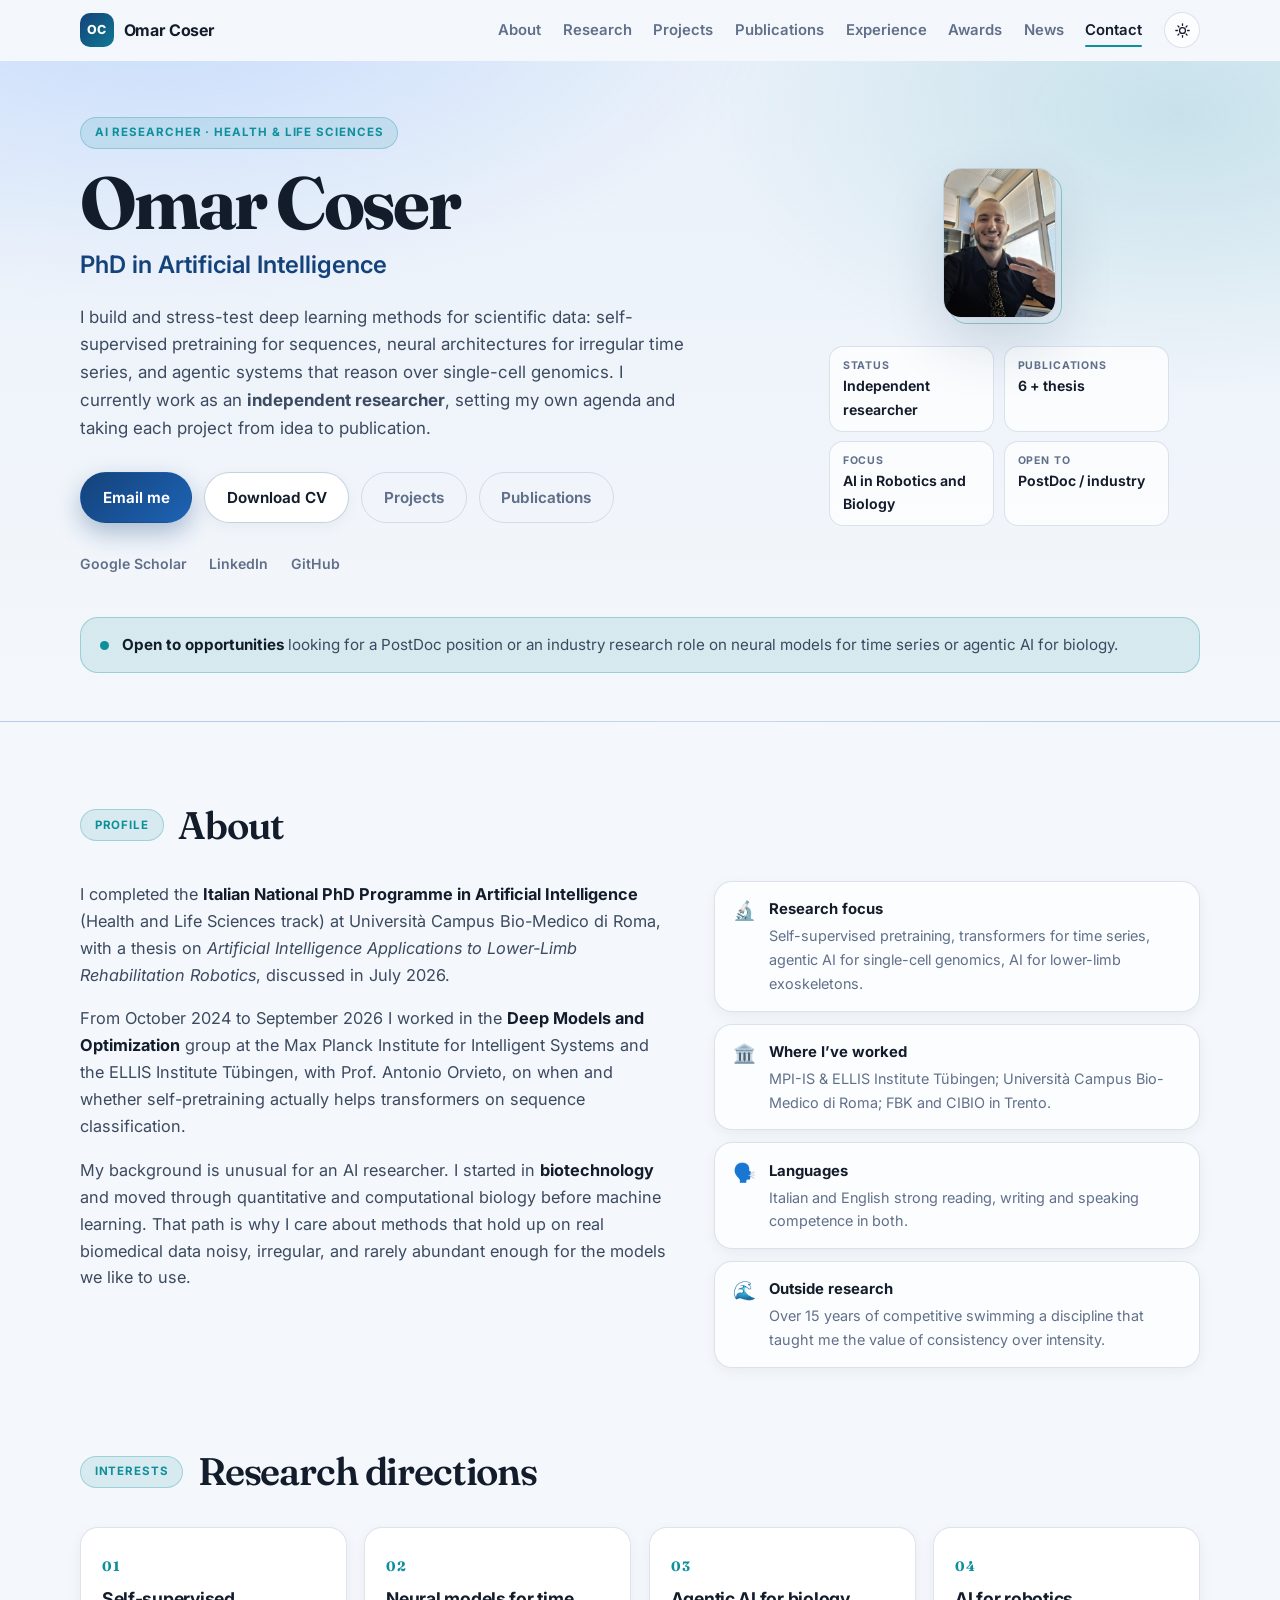
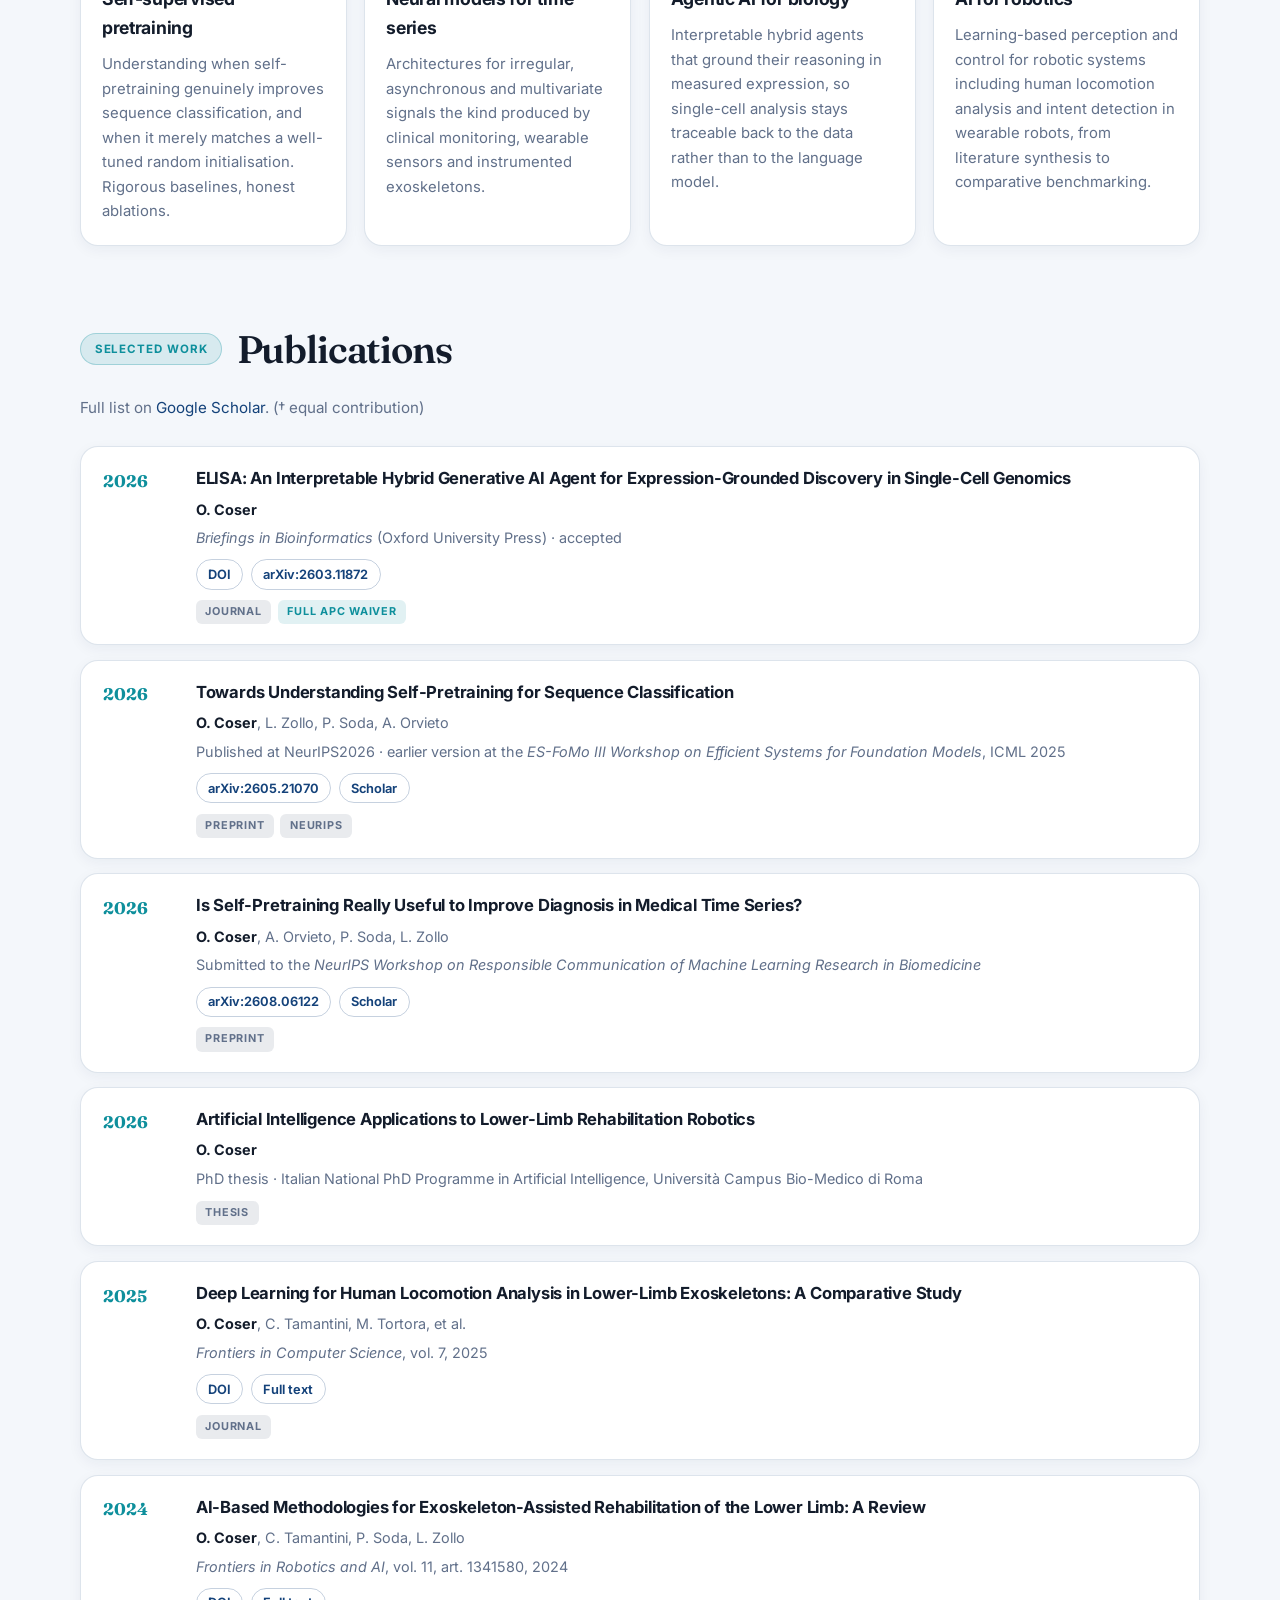
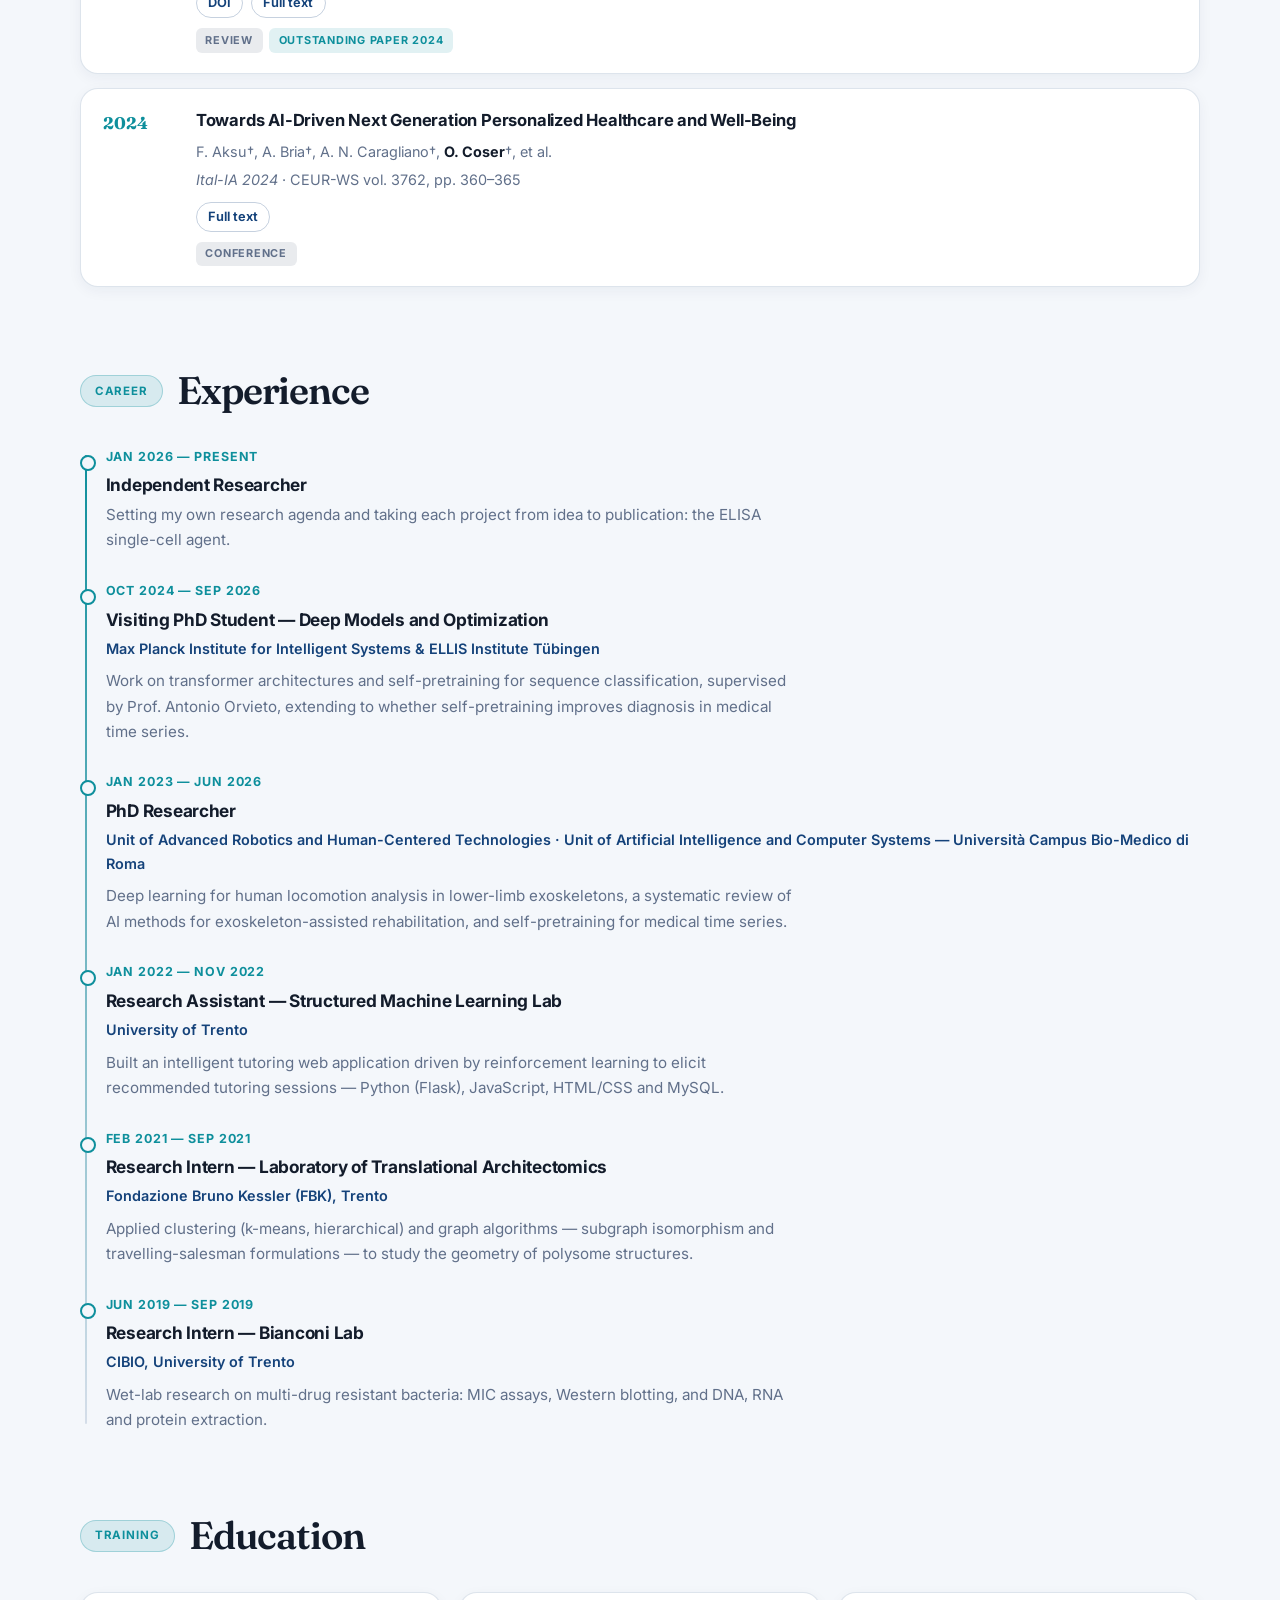
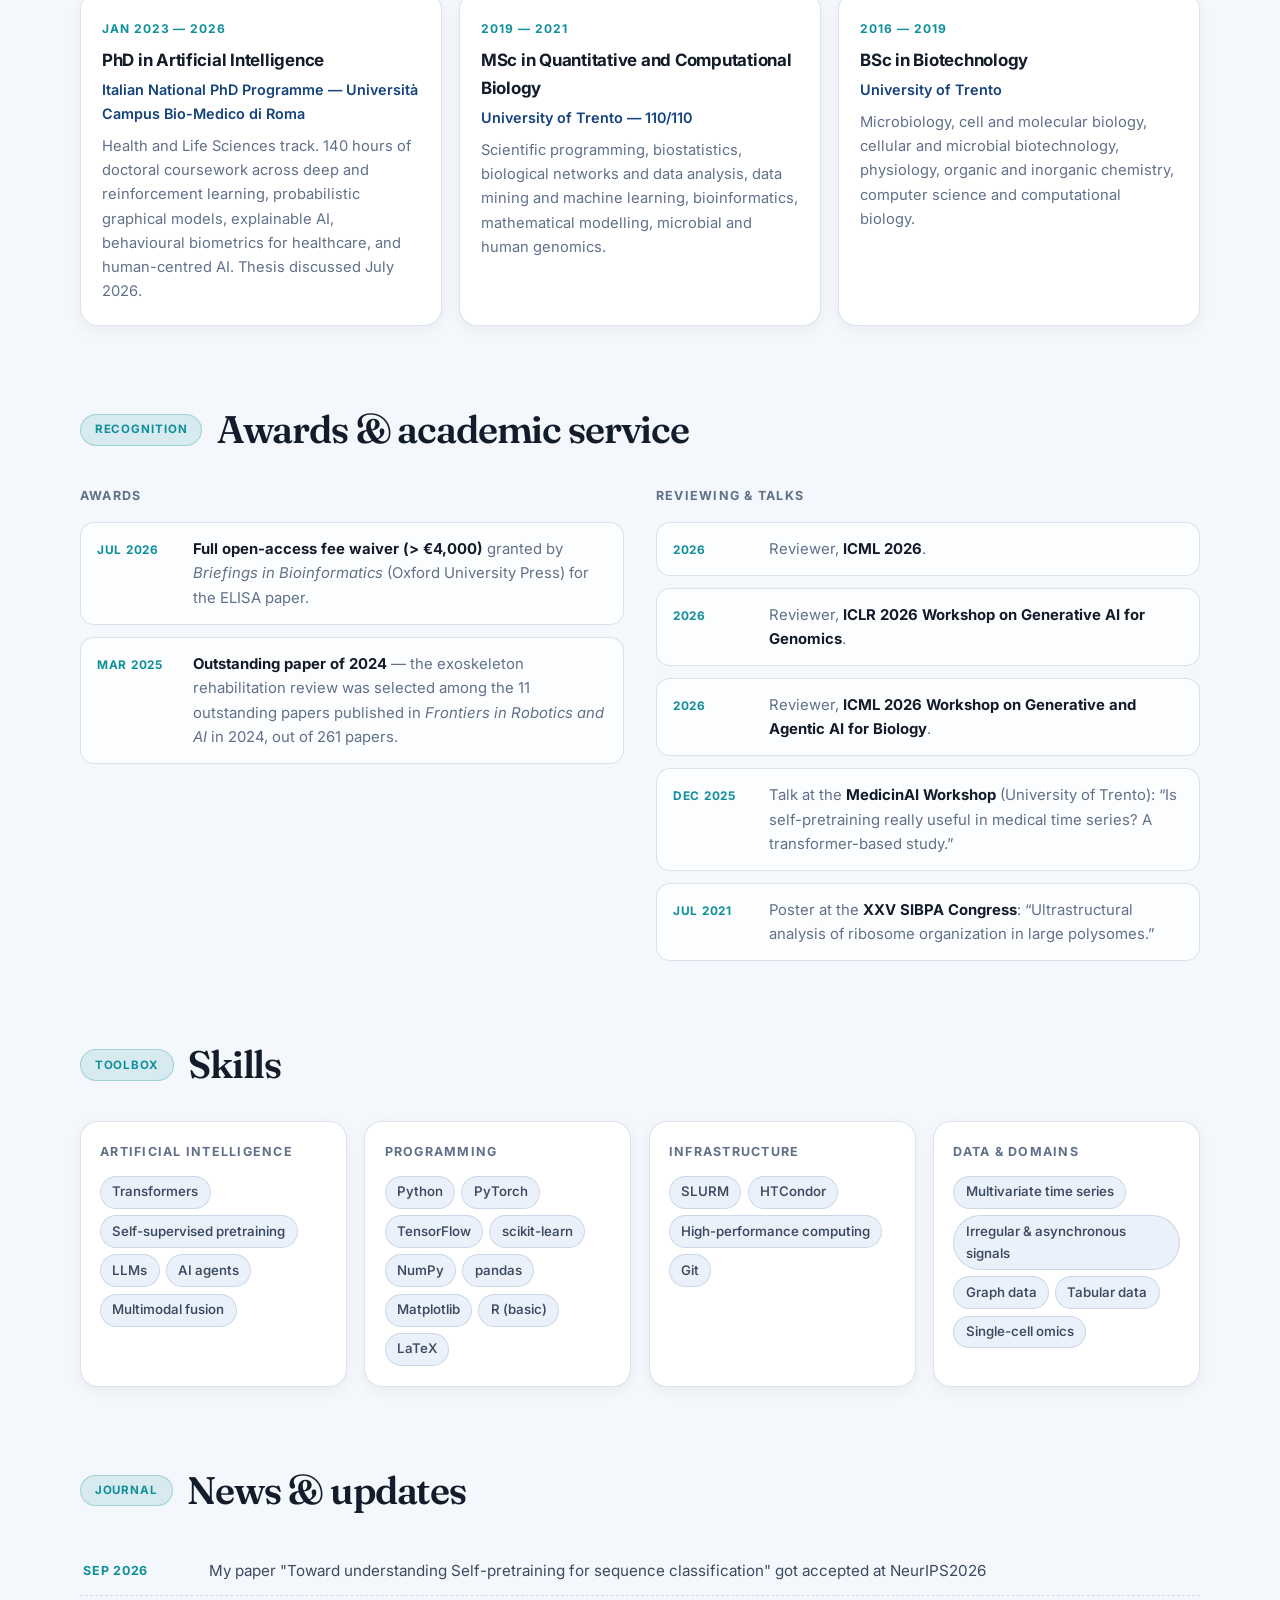
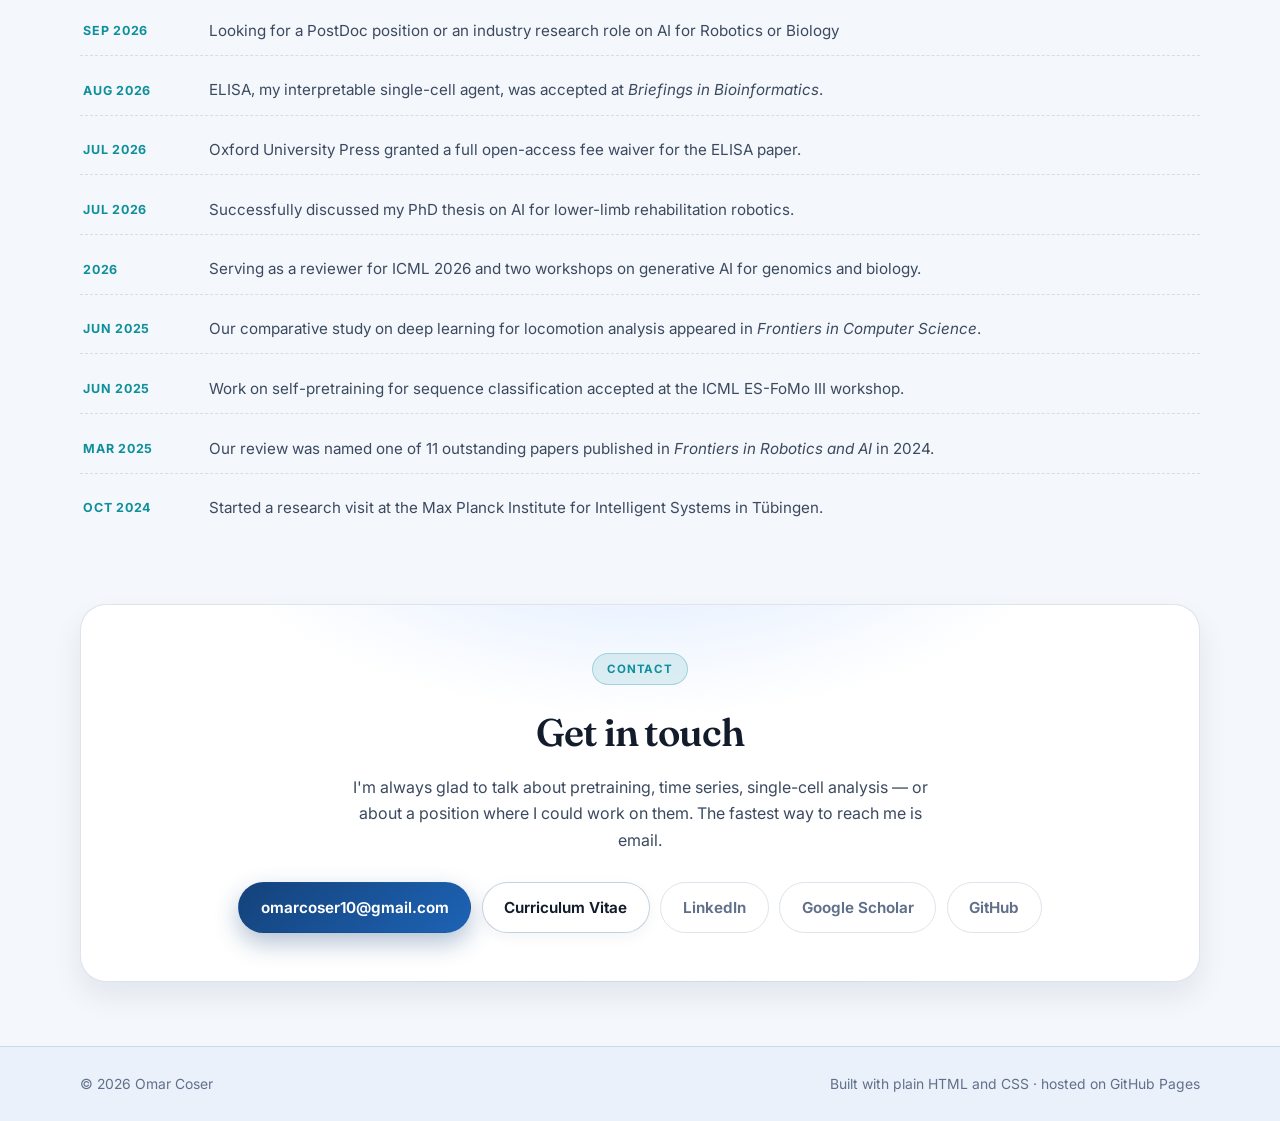
==== commit 8c0e1294: "Update publication tags from 'Workshop' to 'NeurIPS'" ====
--- a/index.html
+++ b/index.html
@@ -245,7 +245,7 @@
               <a href="https://arxiv.org/abs/2605.21070" target="_blank" rel="noopener noreferrer">arXiv:2605.21070</a>
               <a href="https://scholar.google.com/citations?view_op=view_citation&amp;hl=it&amp;user=3qxAnicAAAAJ&amp;citation_for_view=3qxAnicAAAAJ:qjMakFHDy7sC" target="_blank" rel="noopener noreferrer">Scholar</a>
             </p>
-            <p class="tags"><span class="tag">Preprint</span><span class="tag">Workshop</span></p>
+            <p class="tags"><span class="tag">Preprint</span><span class="tag">NeurIPS</span></p>
           </div>
         </li>
 
